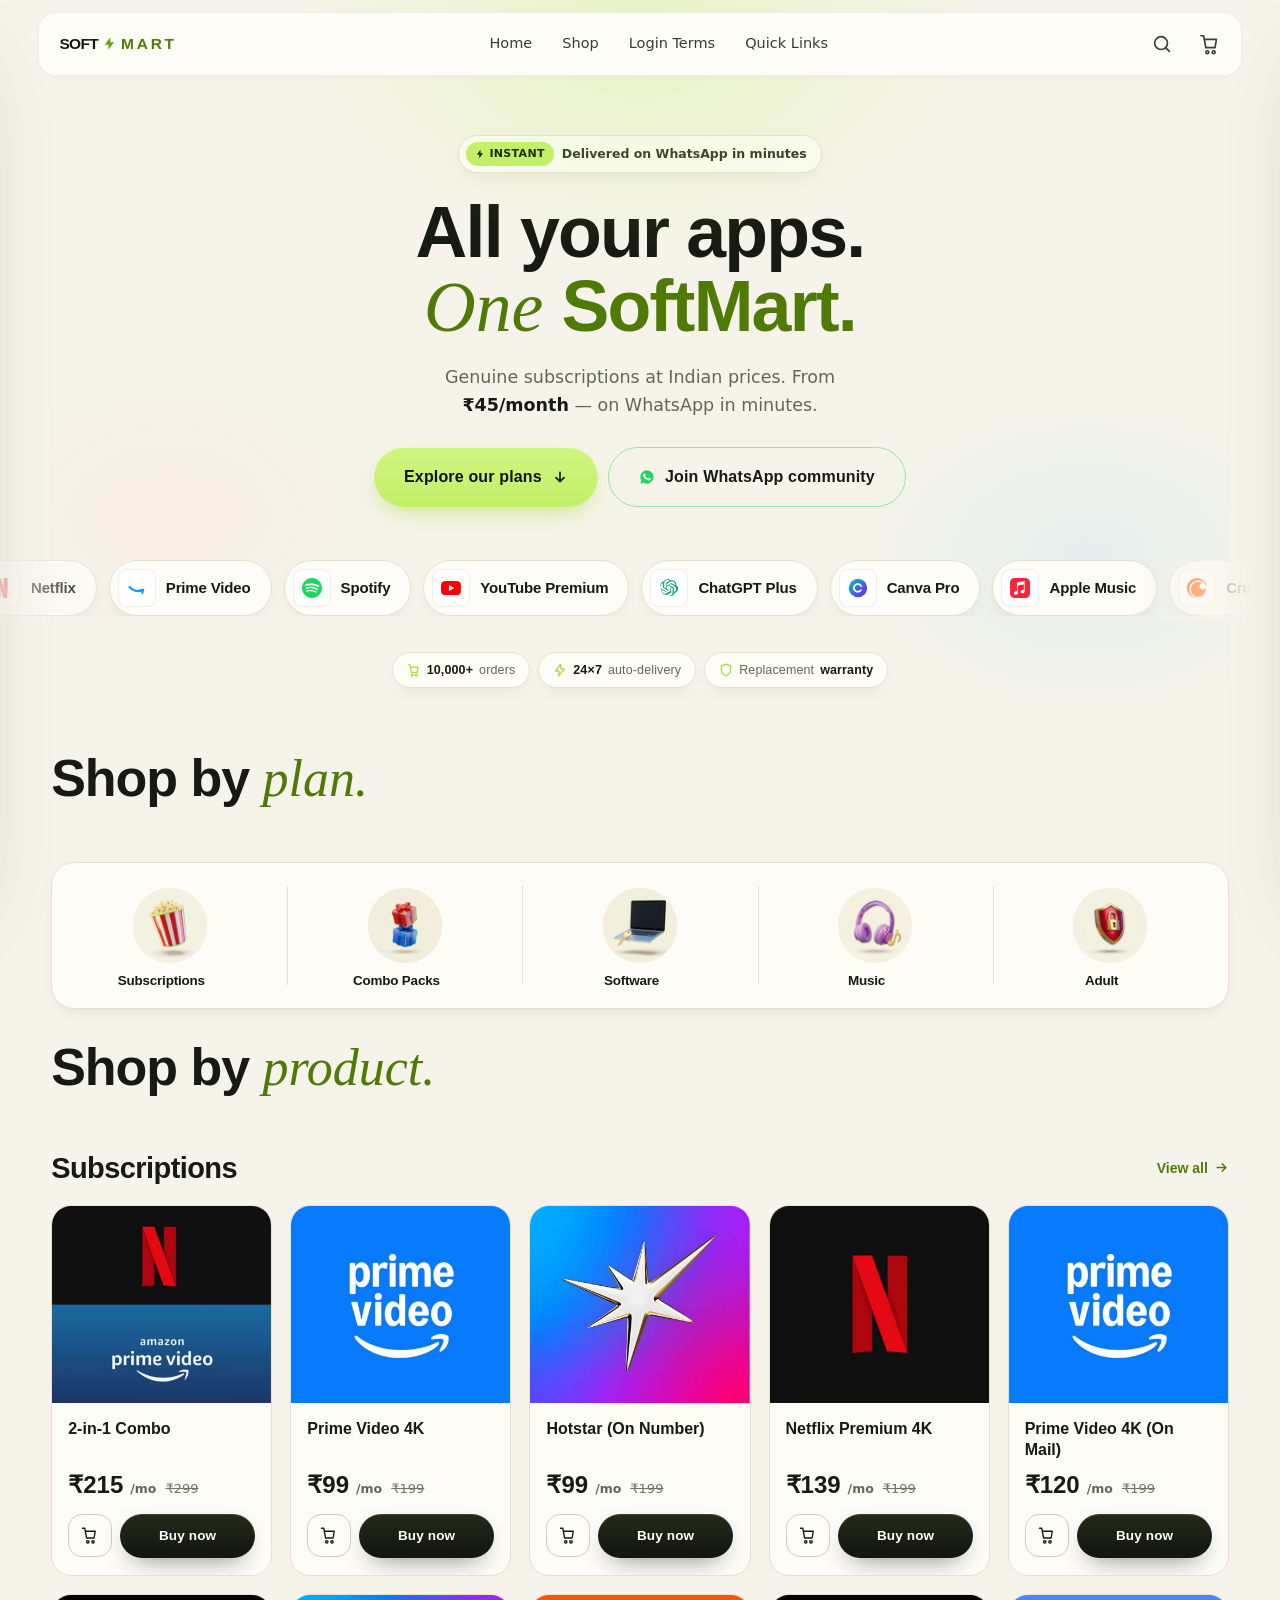
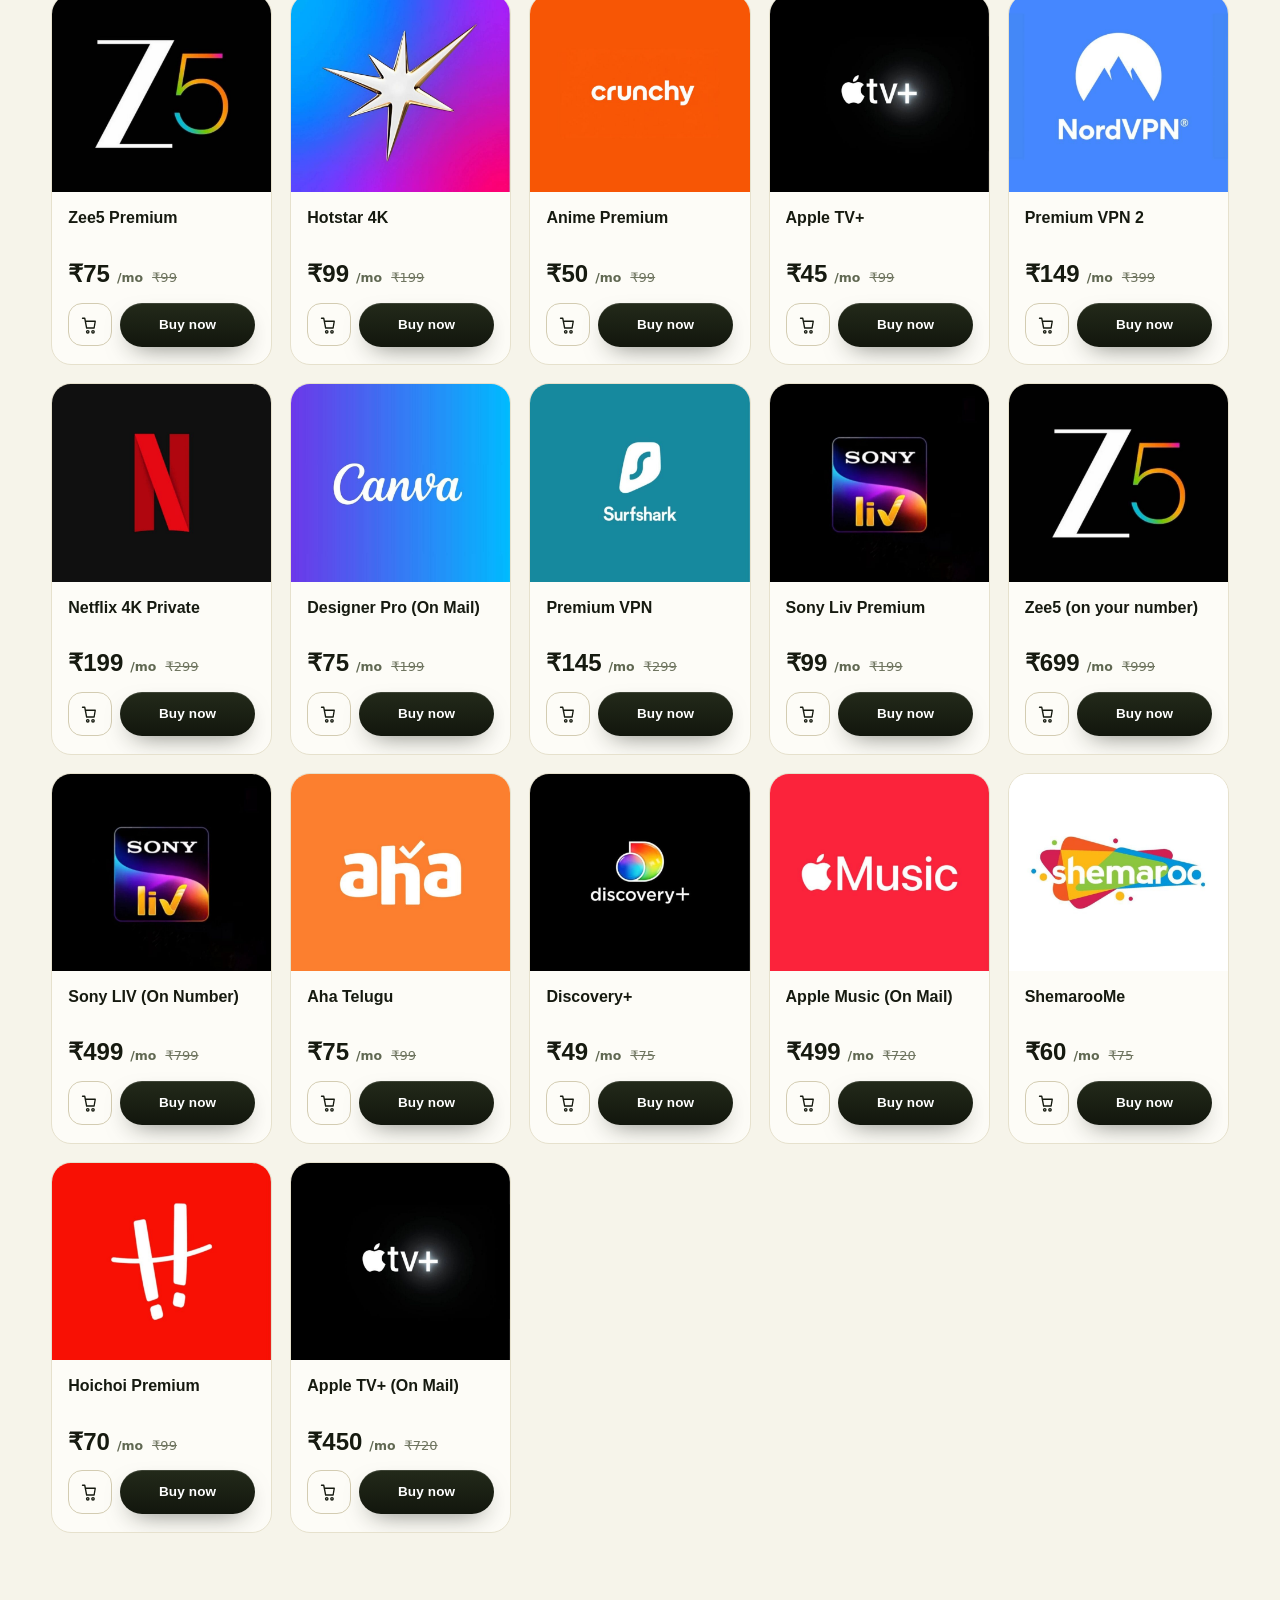
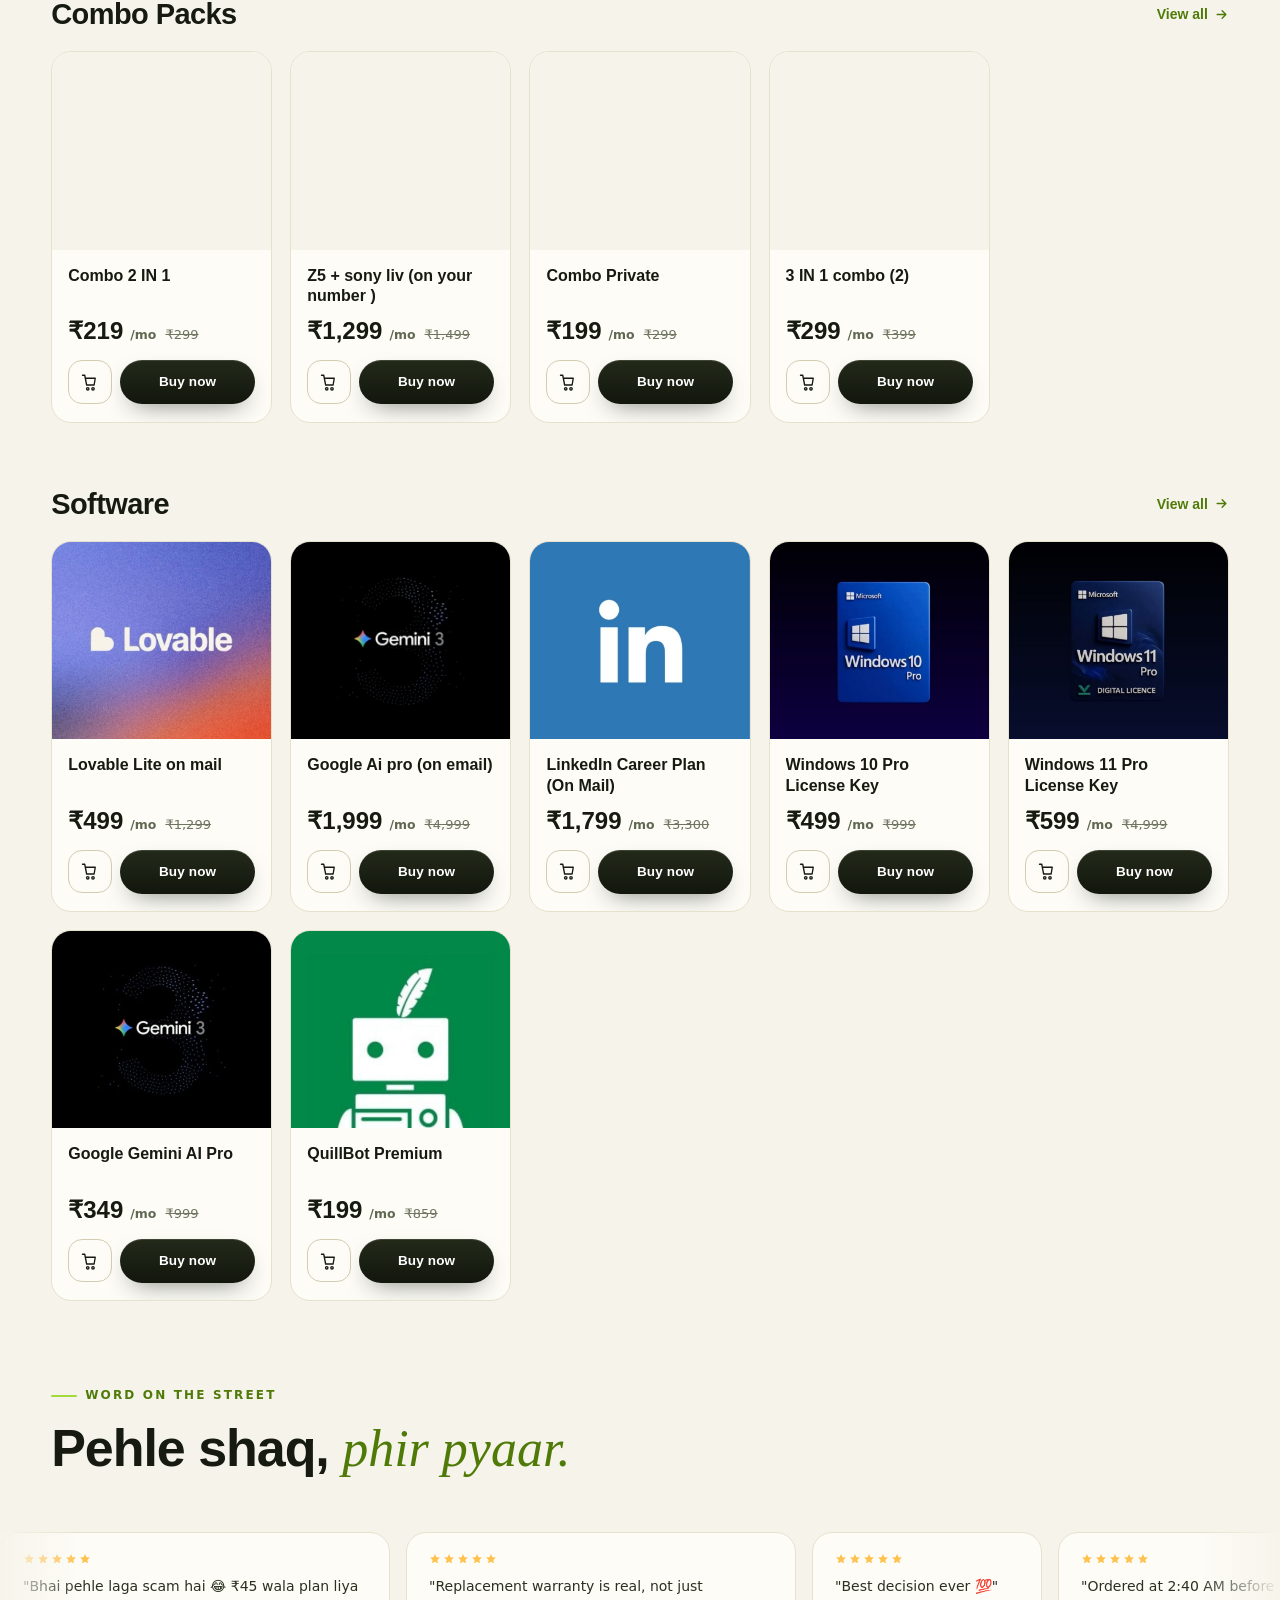
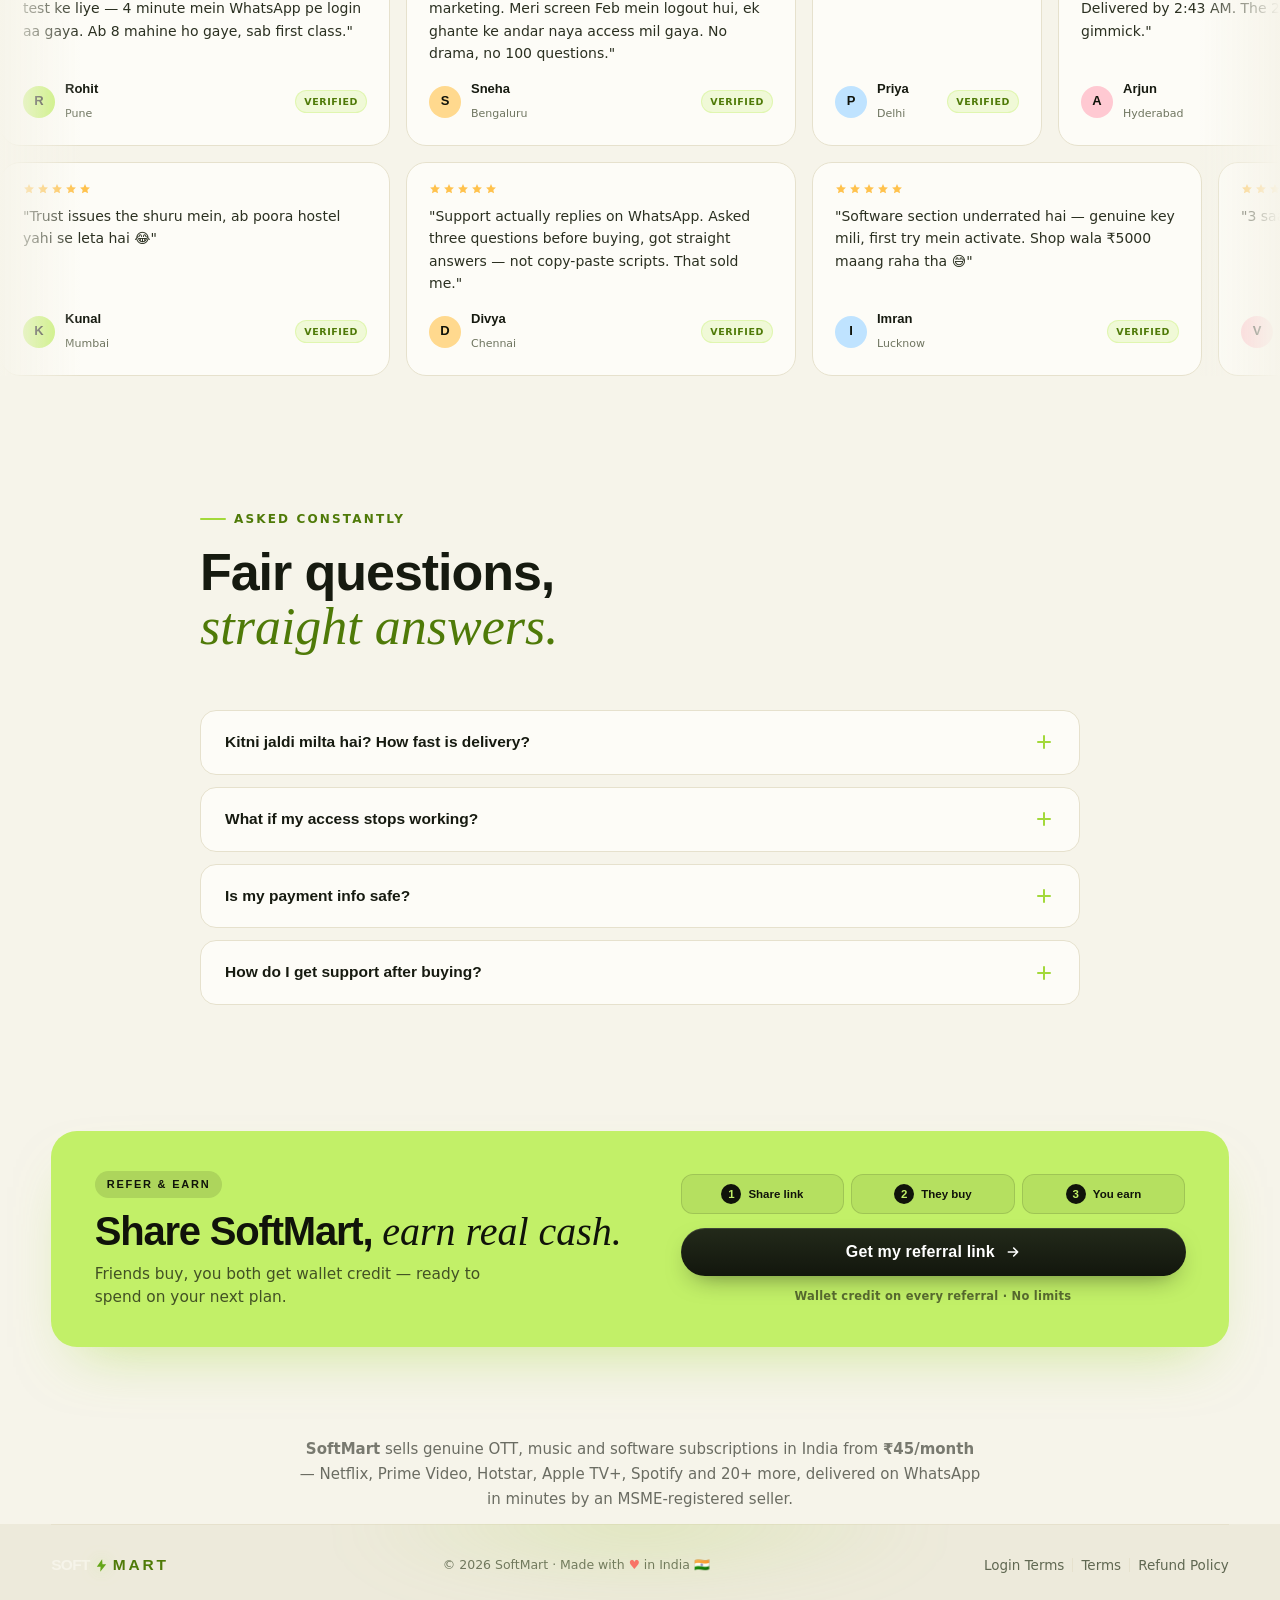
==== index.html @ bc1c7255 "Add files via upload" ====
<!DOCTYPE html><html lang="en-US" prefix="og: https://ogp.me/ns#"><head><script data-no-optimize="1">var litespeed_docref=sessionStorage.getItem("litespeed_docref");litespeed_docref&&(Object.defineProperty(document,"referrer",{get:function(){return litespeed_docref}}),sessionStorage.removeItem("litespeed_docref"));</script> <meta charset="utf-8"><meta name="viewport" content="width=device-width, initial-scale=1.0"><meta name="theme-color" content="#f6f4ea"><style type="text/css">@font-face {font-family:'Space Grotesk';font-style:normal;font-weight:300 700;src:url(fonts/normal.woff2);unicode-range:U+0102-0103,U+0110-0111,U+0128-0129,U+0168-0169,U+01A0-01A1,U+01AF-01B0,U+0300-0301,U+0303-0304,U+0308-0309,U+0323,U+0329,U+1EA0-1EF9,U+20AB;font-display:swap;}@font-face {font-family:'Space Grotesk';font-style:normal;font-weight:300 700;src:url(fonts/normal_4.woff2);unicode-range:U+0100-02BA,U+02BD-02C5,U+02C7-02CC,U+02CE-02D7,U+02DD-02FF,U+0304,U+0308,U+0329,U+1D00-1DBF,U+1E00-1E9F,U+1EF2-1EFF,U+2020,U+20A0-20AB,U+20AD-20C0,U+2113,U+2C60-2C7F,U+A720-A7FF;font-display:swap;}@font-face {font-family:'Space Grotesk';font-style:normal;font-weight:300 700;src:url(fonts/normal_1.woff2);unicode-range:U+0000-00FF,U+0131,U+0152-0153,U+02BB-02BC,U+02C6,U+02DA,U+02DC,U+0304,U+0308,U+0329,U+2000-206F,U+20AC,U+2122,U+2191,U+2193,U+2212,U+2215,U+FEFF,U+FFFD;font-display:swap;}@font-face {font-family:'Instrument Serif';font-style:normal;font-weight:400;src:url(fonts/normal_2.woff2);unicode-range:U+0000-00FF,U+0131,U+0152-0153,U+02BB-02BC,U+02C6,U+02DA,U+02DC,U+0304,U+0308,U+0329,U+2000-206F,U+20AC,U+2122,U+2191,U+2193,U+2212,U+2215,U+FEFF,U+FFFD;font-display:swap;}@font-face {font-family:'Instrument Serif';font-style:normal;font-weight:400;src:url(fonts/normal_3.woff2);unicode-range:U+0100-02BA,U+02BD-02C5,U+02C7-02CC,U+02CE-02D7,U+02DD-02FF,U+0304,U+0308,U+0329,U+1D00-1DBF,U+1E00-1E9F,U+1EF2-1EFF,U+2020,U+20A0-20AB,U+20AD-20C0,U+2113,U+2C60-2C7F,U+A720-A7FF;font-display:swap;}@font-face {font-family:'Instrument Serif';font-style:italic;font-weight:400;src:url(fonts/italic.woff2);unicode-range:U+0100-02BA,U+02BD-02C5,U+02C7-02CC,U+02CE-02D7,U+02DD-02FF,U+0304,U+0308,U+0329,U+1D00-1DBF,U+1E00-1E9F,U+1EF2-1EFF,U+2020,U+20A0-20AB,U+20AD-20C0,U+2113,U+2C60-2C7F,U+A720-A7FF;font-display:swap;}@font-face {font-family:'Instrument Serif';font-style:italic;font-weight:400;src:url(fonts/italic_1.woff2);unicode-range:U+0000-00FF,U+0131,U+0152-0153,U+02BB-02BC,U+02C6,U+02DA,U+02DC,U+0304,U+0308,U+0329,U+2000-206F,U+20AC,U+2122,U+2191,U+2193,U+2212,U+2215,U+FEFF,U+FFFD;font-display:swap;}@font-face {font-family:'Inter';font-style:normal;font-weight:400;src:url(fonts/normal_5.woff2);unicode-range:U+0000-00FF,U+0131,U+0152-0153,U+02BB-02BC,U+02C6,U+02DA,U+02DC,U+0304,U+0308,U+0329,U+2000-206F,U+20AC,U+2122,U+2191,U+2193,U+2212,U+2215,U+FEFF,U+FFFD;font-display:swap;}@font-face {font-family:'Inter';font-style:normal;font-weight:400;src:url(fonts/normal_8.woff2);unicode-range:U+0460-052F,U+1C80-1C8A,U+20B4,U+2DE0-2DFF,U+A640-A69F,U+FE2E-FE2F;font-display:swap;}@font-face {font-family:'Inter';font-style:normal;font-weight:400;src:url(fonts/normal_7.woff2);unicode-range:U+0370-0377,U+037A-037F,U+0384-038A,U+038C,U+038E-03A1,U+03A3-03FF;font-display:swap;}@font-face {font-family:'Inter';font-style:normal;font-weight:400;src:url(fonts/normal_11.woff2);unicode-range:U+0100-02BA,U+02BD-02C5,U+02C7-02CC,U+02CE-02D7,U+02DD-02FF,U+0304,U+0308,U+0329,U+1D00-1DBF,U+1E00-1E9F,U+1EF2-1EFF,U+2020,U+20A0-20AB,U+20AD-20C0,U+2113,U+2C60-2C7F,U+A720-A7FF;font-display:swap;}@font-face {font-family:'Inter';font-style:normal;font-weight:400;src:url(fonts/normal_6.woff2);unicode-range:U+0102-0103,U+0110-0111,U+0128-0129,U+0168-0169,U+01A0-01A1,U+01AF-01B0,U+0300-0301,U+0303-0304,U+0308-0309,U+0323,U+0329,U+1EA0-1EF9,U+20AB;font-display:swap;}@font-face {font-family:'Inter';font-style:normal;font-weight:400;src:url(fonts/normal_9.woff2);unicode-range:U+1F00-1FFF;font-display:swap;}@font-face {font-family:'Inter';font-style:normal;font-weight:400;src:url(fonts/normal_10.woff2);unicode-range:U+0301,U+0400-045F,U+0490-0491,U+04B0-04B1,U+2116;font-display:swap;}@font-face {font-family:'Inter';font-style:normal;font-weight:500;src:url(fonts/normal_7.woff2);unicode-range:U+0370-0377,U+037A-037F,U+0384-038A,U+038C,U+038E-03A1,U+03A3-03FF;font-display:swap;}@font-face {font-family:'Inter';font-style:normal;font-weight:500;src:url(fonts/normal_9.woff2);unicode-range:U+1F00-1FFF;font-display:swap;}@font-face {font-family:'Inter';font-style:normal;font-weight:500;src:url(fonts/normal_8.woff2);unicode-range:U+0460-052F,U+1C80-1C8A,U+20B4,U+2DE0-2DFF,U+A640-A69F,U+FE2E-FE2F;font-display:swap;}@font-face {font-family:'Inter';font-style:normal;font-weight:500;src:url(fonts/normal_5.woff2);unicode-range:U+0000-00FF,U+0131,U+0152-0153,U+02BB-02BC,U+02C6,U+02DA,U+02DC,U+0304,U+0308,U+0329,U+2000-206F,U+20AC,U+2122,U+2191,U+2193,U+2212,U+2215,U+FEFF,U+FFFD;font-display:swap;}@font-face {font-family:'Inter';font-style:normal;font-weight:500;src:url(fonts/normal_10.woff2);unicode-range:U+0301,U+0400-045F,U+0490-0491,U+04B0-04B1,U+2116;font-display:swap;}@font-face {font-family:'Inter';font-style:normal;font-weight:500;src:url(fonts/normal_11.woff2);unicode-range:U+0100-02BA,U+02BD-02C5,U+02C7-02CC,U+02CE-02D7,U+02DD-02FF,U+0304,U+0308,U+0329,U+1D00-1DBF,U+1E00-1E9F,U+1EF2-1EFF,U+2020,U+20A0-20AB,U+20AD-20C0,U+2113,U+2C60-2C7F,U+A720-A7FF;font-display:swap;}@font-face {font-family:'Inter';font-style:normal;font-weight:500;src:url(fonts/normal_6.woff2);unicode-range:U+0102-0103,U+0110-0111,U+0128-0129,U+0168-0169,U+01A0-01A1,U+01AF-01B0,U+0300-0301,U+0303-0304,U+0308-0309,U+0323,U+0329,U+1EA0-1EF9,U+20AB;font-display:swap;}@font-face {font-family:'Inter';font-style:normal;font-weight:600;src:url(fonts/normal_9.woff2);unicode-range:U+1F00-1FFF;font-display:swap;}@font-face {font-family:'Inter';font-style:normal;font-weight:600;src:url(fonts/normal_8.woff2);unicode-range:U+0460-052F,U+1C80-1C8A,U+20B4,U+2DE0-2DFF,U+A640-A69F,U+FE2E-FE2F;font-display:swap;}@font-face {font-family:'Inter';font-style:normal;font-weight:600;src:url(fonts/normal_6.woff2);unicode-range:U+0102-0103,U+0110-0111,U+0128-0129,U+0168-0169,U+01A0-01A1,U+01AF-01B0,U+0300-0301,U+0303-0304,U+0308-0309,U+0323,U+0329,U+1EA0-1EF9,U+20AB;font-display:swap;}@font-face {font-family:'Inter';font-style:normal;font-weight:600;src:url(fonts/normal_10.woff2);unicode-range:U+0301,U+0400-045F,U+0490-0491,U+04B0-04B1,U+2116;font-display:swap;}@font-face {font-family:'Inter';font-style:normal;font-weight:600;src:url(fonts/normal_7.woff2);unicode-range:U+0370-0377,U+037A-037F,U+0384-038A,U+038C,U+038E-03A1,U+03A3-03FF;font-display:swap;}@font-face {font-family:'Inter';font-style:normal;font-weight:600;src:url(fonts/normal_5.woff2);unicode-range:U+0000-00FF,U+0131,U+0152-0153,U+02BB-02BC,U+02C6,U+02DA,U+02DC,U+0304,U+0308,U+0329,U+2000-206F,U+20AC,U+2122,U+2191,U+2193,U+2212,U+2215,U+FEFF,U+FFFD;font-display:swap;}@font-face {font-family:'Inter';font-style:normal;font-weight:600;src:url(fonts/normal_11.woff2);unicode-range:U+0100-02BA,U+02BD-02C5,U+02C7-02CC,U+02CE-02D7,U+02DD-02FF,U+0304,U+0308,U+0329,U+1D00-1DBF,U+1E00-1E9F,U+1EF2-1EFF,U+2020,U+20A0-20AB,U+20AD-20C0,U+2113,U+2C60-2C7F,U+A720-A7FF;font-display:swap;}@font-face {font-family:'Inter';font-style:normal;font-weight:700;src:url(fonts/normal_7.woff2);unicode-range:U+0370-0377,U+037A-037F,U+0384-038A,U+038C,U+038E-03A1,U+03A3-03FF;font-display:swap;}@font-face {font-family:'Inter';font-style:normal;font-weight:700;src:url(fonts/normal_5.woff2);unicode-range:U+0000-00FF,U+0131,U+0152-0153,U+02BB-02BC,U+02C6,U+02DA,U+02DC,U+0304,U+0308,U+0329,U+2000-206F,U+20AC,U+2122,U+2191,U+2193,U+2212,U+2215,U+FEFF,U+FFFD;font-display:swap;}@font-face {font-family:'Inter';font-style:normal;font-weight:700;src:url(fonts/normal_11.woff2);unicode-range:U+0100-02BA,U+02BD-02C5,U+02C7-02CC,U+02CE-02D7,U+02DD-02FF,U+0304,U+0308,U+0329,U+1D00-1DBF,U+1E00-1E9F,U+1EF2-1EFF,U+2020,U+20A0-20AB,U+20AD-20C0,U+2113,U+2C60-2C7F,U+A720-A7FF;font-display:swap;}@font-face {font-family:'Inter';font-style:normal;font-weight:700;src:url(fonts/normal_10.woff2);unicode-range:U+0301,U+0400-045F,U+0490-0491,U+04B0-04B1,U+2116;font-display:swap;}@font-face {font-family:'Inter';font-style:normal;font-weight:700;src:url(fonts/normal_8.woff2);unicode-range:U+0460-052F,U+1C80-1C8A,U+20B4,U+2DE0-2DFF,U+A640-A69F,U+FE2E-FE2F;font-display:swap;}@font-face {font-family:'Inter';font-style:normal;font-weight:700;src:url(fonts/normal_9.woff2);unicode-range:U+1F00-1FFF;font-display:swap;}@font-face {font-family:'Inter';font-style:normal;font-weight:700;src:url(fonts/normal_6.woff2);unicode-range:U+0102-0103,U+0110-0111,U+0128-0129,U+0168-0169,U+01A0-01A1,U+01AF-01B0,U+0300-0301,U+0303-0304,U+0308-0309,U+0323,U+0329,U+1EA0-1EF9,U+20AB;font-display:swap;}</style><style>body{background:#f6f4ea;color:#161a10;margin:0}svg{max-width:100%}.logo-bolt{width:15px;height:15px}.nav-icon svg,.hamburger svg,.drawer-close svg{width:22px;height:22px}
/* Universal touch focus-ring kill — see the note in weewoo-storefront.php. Inline
   so a cached stylesheet on the visitor's phone can never bring the black box back. */
*:focus,*:focus-visible,*:active,*:focus-within{outline:0 !important;outline-color:transparent !important}
a,button,summary,label,[role=button],[tabindex],input,select,textarea,.btn,.chp,.cat,.pc{-webkit-tap-highlight-color:transparent !important}</style><style id="ww-instant-badge-css">/*
 * CRITICAL — This rule must be the very first thing painted.
 * .ww-badge-pending is added to every badge element in PHP output.
 * JS removes it only after the AJAX stock check resolves.
 * This prevents the flash on LiteSpeed/object-cached pages where
 * inline style="display:none" may arrive a paint cycle too late.
 */
.ww-badge-pending {
    visibility:hidden !important;
    opacity:0 !important;
    pointer-events:none !important;
}
.woocommerce ul.products li.product,
.woocommerce ul.products li.product > a,
.woocommerce ul.products li.product a.woocommerce-loop-product__link,
.woocommerce ul.products li.product .woocommerce-loop-product__thumbnail,
.woocommerce ul.products li.product .product-thumbnail,
.woocommerce div.product div.images,
.woocommerce div.product div.images .woocommerce-product-gallery__wrapper { position:relative !important; }

.ww-instant-badge {
    position:absolute !important;
    top:10px !important; right:10px !important; left:auto !important;
    background:#121212 !important;
    color:#c2f068 !important;
    border-radius:6px !important;
    font-size:9px !important;
    padding:3px 6px !important;
    font-weight:800 !important;
    text-transform:uppercase !important;
    letter-spacing:0.5px !important;
    line-height:1.2 !important;
    z-index:9999 !important;
    box-shadow:0 4px 8px rgba(0,0,0,0.35) !important;
    pointer-events:none !important;
    
}
.ww-badge-single {
    font-size:11px !important;
    padding:5px 10px !important;
    transition:opacity 0.3s ease !important;
}
/* compact single-line delivery bar: ⚡ Delivered instantly on your WhatsApp */
.ww-delivery-box {
    background:#121212 !important;
    color:#c2f068 !important;
    border:1px solid #c2f06833 !important;
    padding:11px 16px !important;
    border-radius:12px !important;
    margin:12px 0 22px !important;
    font-size:13.5px !important;
    font-weight:800 !important;
    line-height:1.2 !important;
    box-shadow:0 4px 18px rgba(0,0,0,0.18) !important;
    clear:both !important;
    letter-spacing:0.1px !important;
}
/* display is set by JS after stock check — not in CSS — so .ww-badge-pending can hide it */
.ww-delivery-box .ww-delivery-inner {
    display:flex !important; align-items:center !important; gap:10px !important;
}
.ww-delivery-icon { font-size:16px; flex-shrink:0; line-height:1; }
.ww-delivery-text { flex:1 1 auto; }</style><meta name="google-site-verification" content="hYAUHUaJOC4uqVF-UvkWeXCtkLJ--RV2L9rYkmk-JE8"><title>Buy Cheap OTT Subscriptions India | MSME Registered</title><meta name="description" content="Buy cheap OTT subscriptions in India — Netflix, Prime Video, Hotstar, Apple TV+ and 20+ apps from ₹45. Instant WhatsApp delivery, MSME-registered seller."><meta name="robots" content="follow, index, max-snippet:-1, max-video-preview:-1, max-image-preview:large"><link rel="canonical" href=""><meta property="og:locale" content="en_US"><meta property="og:type" content="website"><meta property="og:title" content="Buy Cheap OTT Subscriptions India | MSME Registered"><meta property="og:description" content="Buy cheap OTT subscriptions in India — Netflix, Prime Video, Hotstar, Apple TV+ and 20+ apps from ₹45. Instant WhatsApp delivery, MSME-registered seller."><meta property="og:url" content=""><meta property="og:site_name" content="WeeWoo"><meta property="og:updated_time" content="2026-07-13T20:53:26+05:30"><meta property="og:image" content="images/weewoo-og-1200x630.png"><meta property="og:image:secure_url" content="images/weewoo-og-1200x630.png"><meta property="og:image:width" content="1200"><meta property="og:image:height" content="630"><meta property="og:image:alt" content="WeeWoo — cheap OTT, music and software subscriptions in India from ₹45"><meta property="og:image:type" content="image/png"><meta property="article:published_time" content="2023-04-20T11:41:51+05:30"><meta property="article:modified_time" content="2026-07-13T20:53:26+05:30"><meta name="twitter:card" content="summary_large_image"><meta name="twitter:title" content="Buy Cheap OTT Subscriptions India | MSME Registered"><meta name="twitter:description" content="Buy cheap OTT subscriptions in India — Netflix, Prime Video, Hotstar, Apple TV+ and 20+ apps from ₹45. Instant WhatsApp delivery, MSME-registered seller."><meta name="twitter:image" content="images/weewoo-og-1200x630.png"> <script type="application/ld+json" class="rank-math-schema-pro">{"@context":"https://schema.org","@graph":[{"@type":["Organization","OnlineStore"],"@id":"#organization","name":"WeeWoo","url":"","email":"support@weewoo.in","logo":{"@type":"ImageObject","@id":"#logo","url":"wp-content/uploads/2025/07/cropped-4.png","contentUrl":"wp-content/uploads/2025/07/cropped-4.png","caption":"WeeWoo","inLanguage":"en-US","width":"512","height":"512"},"description":"WeeWoo sells affordable shared OTT, music and software subscriptions in India \u2014 Netflix, Prime Video, JioHotstar, Spotify and 20+ more \u2014 delivered instantly on WhatsApp by an MSME registered seller.","legalName":"WeeWoo","image":{"@id":"#logo"},"telephone":"+1 3603601075","alternateName":["WeeWoo OTT","WeeWoo India","weewoo.in"],"sameAs":["https://www.instagram.com/buyweewoo/","https://www.trustpilot.com/review/weewoo.in","https://www.youtube.com/@xtarnetdev"],"slogan":"Premium subscriptions, affordable prices.","foundingDate":"2022-07","contactPoint":[{"@type":"ContactPoint","contactType":"customer support","telephone":"+1 3603601075","email":"support@weewoo.in","areaServed":"IN","availableLanguage":["English","Hindi"]}],"areaServed":{"@type":"Country","name":"India"},"currenciesAccepted":"INR","paymentAccepted":"UPI, Credit Card, Debit Card, Net Banking, Wallet","knowsAbout":["OTT subscriptions","Shared streaming subscriptions","Netflix subscription","Amazon Prime Video subscription","JioHotstar subscription","Spotify Premium","Software subscriptions"]},{"@type":"WebSite","@id":"#website","url":"","name":"WeeWoo","publisher":{"@id":"#organization"},"inLanguage":"en-US","potentialAction":{"@type":"SearchAction","target":"?s={search_term_string}","query-input":"required name=search_term_string"},"alternateName":["WeeWoo OTT","weewoo.in"]},{"@type":"ImageObject","@id":"wp-content/uploads/2026/06/weewoo-icon-dark-512.png","url":"wp-content/uploads/2026/06/weewoo-icon-dark-512.png","width":"512","height":"512","inLanguage":"en-US"},{"@type":"WebPage","@id":"#webpage","url":"","name":"Buy Cheap OTT Subscriptions India | MSME Registered","datePublished":"2023-04-20T11:41:51+05:30","dateModified":"2026-07-13T20:53:26+05:30","about":{"@id":"#organization"},"isPartOf":{"@id":"#website"},"primaryImageOfPage":{"@id":"wp-content/uploads/2026/06/weewoo-icon-dark-512.png"},"inLanguage":"en-US"}]}</script> <meta name="facebook-domain-verification" content="b1dqbkskw3jw8bzm9lgae2sk5renk2"><link rel="dns-prefetch" href="//fonts.googleapis.com"><link rel="alternate" type="application/rss+xml" title="WeeWoo » Feed" href="feed/"><link rel="alternate" type="application/rss+xml" title="WeeWoo » Comments Feed" href="comments/feed/"><style id="ww-cream-header">/* ═══ HOMEPAGE HEADER (vault plugin nav) ═══ */
.nav .nav-inner {
  background: rgba(253,252,247,.98) !important;
  border-color: rgba(22,26,16,.06) !important;
  box-shadow: 0 1px 3px rgba(22,26,16,.03) !important;
}
.nav.scrolled .nav-inner {
  background: rgba(253,252,247,.95) !important;
  border-color: rgba(22,26,16,.06) !important;
  box-shadow: 0 1px 3px rgba(22,26,16,.04), 0 4px 16px rgba(22,26,16,.04) !important;
}
.nav-links a,
.nav.scrolled .nav-links a { color: #3a3d35 !important; }
.logo, .nav.scrolled .logo { color: #161a10 !important; }
.logo-bolt, .nav.scrolled .logo-bolt { fill: #64A618 !important; }
.nav-icon svg, .hamburger svg,
.nav.scrolled .nav-icon svg, .nav.scrolled .hamburger svg { stroke: #3a3d35 !important; }
.nav-count, .nav.scrolled .nav-count { background: #64A618 !important; color: #fff !important; }
.popup-search-content { background: #fdfcf7 !important; }
.mobile-menu { background: #fdfcf7 !important; }
.mobile-menu .mobile-nav-item a { color: #3a3d35 !important; }

/* ═══ INTERIOR PAGE HEADER (Minimog page-header) ═══ */
.page-header-inner,
.page-header-inner.held,
.page-header.header-dark .page-header-inner,
.page-header.header-dark .page-header-inner.held {
  background: rgba(253,252,247,.98) !important;
  border-color: rgba(22,26,16,.06) !important;
  box-shadow: 0 1px 3px rgba(22,26,16,.03) !important;
}
.page-header .header-icon .icon svg path,
.page-header.header-dark .header-icon .icon svg path {
  fill: #3a3d35 !important;
}
.page-header .header-icon svg,
.page-header.header-dark .header-icon svg {
  color: #3a3d35 !important;
  stroke: #3a3d35 !important;
}
.page-header .header-icon .icon-badge,
.page-header.header-dark .header-icon .icon-badge {
  background: #64A618 !important;
  color: #fff !important;
}

/* ═══ ELEMENTOR FOOTER — force cream bg ═══ */
.elementor-location-footer .e-con,
.elementor-location-footer .elementor-element,
.page-footer-wrapper,
.page-footer {
  background: #fdfcf7 !important;
}

/* ═══ REFUND PAGE — zero top margin, full-width ═══ */
.page-id-12949 .page-content {
  margin-top: 20px !important;
  margin-bottom: 0 !important;
}</style><style id="ww-mobile-ux">input[type="search"],.ww-shop-search input,.search-field,.orderby,select.orderby,.popup-search-content input{font-size:16px!important}.cat-row-all{padding-top:6px!important;padding-bottom:6px!important}</style><style id="wp-img-auto-sizes-contain-inline-css">img:is([sizes=auto i],[sizes^="auto," i]){contain-intrinsic-size:3000px 1500px}
/*# sourceURL=wp-img-auto-sizes-contain-inline-css */</style><style>1{content-visibility:auto;contain-intrinsic-size:1px 1000px;}</style><style id="woocommerce-inline-inline-css">.woocommerce form .form-row .required { visibility: visible; }
/*# sourceURL=woocommerce-inline-inline-css */</style><style type="text/css">@font-face {font-family:'Inter';font-style:normal;font-weight:400;src:url(fonts/normal_5.woff2);unicode-range:U+0000-00FF,U+0131,U+0152-0153,U+02BB-02BC,U+02C6,U+02DA,U+02DC,U+0304,U+0308,U+0329,U+2000-206F,U+20AC,U+2122,U+2191,U+2193,U+2212,U+2215,U+FEFF,U+FFFD;font-display:swap;}@font-face {font-family:'Inter';font-style:normal;font-weight:400;src:url(fonts/normal_7.woff2);unicode-range:U+0370-0377,U+037A-037F,U+0384-038A,U+038C,U+038E-03A1,U+03A3-03FF;font-display:swap;}@font-face {font-family:'Inter';font-style:normal;font-weight:400;src:url(fonts/normal_11.woff2);unicode-range:U+0100-02BA,U+02BD-02C5,U+02C7-02CC,U+02CE-02D7,U+02DD-02FF,U+0304,U+0308,U+0329,U+1D00-1DBF,U+1E00-1E9F,U+1EF2-1EFF,U+2020,U+20A0-20AB,U+20AD-20C0,U+2113,U+2C60-2C7F,U+A720-A7FF;font-display:swap;}@font-face {font-family:'Inter';font-style:normal;font-weight:400;src:url(fonts/normal_8.woff2);unicode-range:U+0460-052F,U+1C80-1C8A,U+20B4,U+2DE0-2DFF,U+A640-A69F,U+FE2E-FE2F;font-display:swap;}@font-face {font-family:'Inter';font-style:normal;font-weight:400;src:url(fonts/normal_10.woff2);unicode-range:U+0301,U+0400-045F,U+0490-0491,U+04B0-04B1,U+2116;font-display:swap;}@font-face {font-family:'Inter';font-style:normal;font-weight:400;src:url(fonts/normal_6.woff2);unicode-range:U+0102-0103,U+0110-0111,U+0128-0129,U+0168-0169,U+01A0-01A1,U+01AF-01B0,U+0300-0301,U+0303-0304,U+0308-0309,U+0323,U+0329,U+1EA0-1EF9,U+20AB;font-display:swap;}@font-face {font-family:'Inter';font-style:normal;font-weight:400;src:url(fonts/normal_9.woff2);unicode-range:U+1F00-1FFF;font-display:swap;}@font-face {font-family:'Inter';font-style:normal;font-weight:500;src:url(fonts/normal_9.woff2);unicode-range:U+1F00-1FFF;font-display:swap;}@font-face {font-family:'Inter';font-style:normal;font-weight:500;src:url(fonts/normal_8.woff2);unicode-range:U+0460-052F,U+1C80-1C8A,U+20B4,U+2DE0-2DFF,U+A640-A69F,U+FE2E-FE2F;font-display:swap;}@font-face {font-family:'Inter';font-style:normal;font-weight:500;src:url(fonts/normal_5.woff2);unicode-range:U+0000-00FF,U+0131,U+0152-0153,U+02BB-02BC,U+02C6,U+02DA,U+02DC,U+0304,U+0308,U+0329,U+2000-206F,U+20AC,U+2122,U+2191,U+2193,U+2212,U+2215,U+FEFF,U+FFFD;font-display:swap;}@font-face {font-family:'Inter';font-style:normal;font-weight:500;src:url(fonts/normal_11.woff2);unicode-range:U+0100-02BA,U+02BD-02C5,U+02C7-02CC,U+02CE-02D7,U+02DD-02FF,U+0304,U+0308,U+0329,U+1D00-1DBF,U+1E00-1E9F,U+1EF2-1EFF,U+2020,U+20A0-20AB,U+20AD-20C0,U+2113,U+2C60-2C7F,U+A720-A7FF;font-display:swap;}@font-face {font-family:'Inter';font-style:normal;font-weight:500;src:url(fonts/normal_6.woff2);unicode-range:U+0102-0103,U+0110-0111,U+0128-0129,U+0168-0169,U+01A0-01A1,U+01AF-01B0,U+0300-0301,U+0303-0304,U+0308-0309,U+0323,U+0329,U+1EA0-1EF9,U+20AB;font-display:swap;}@font-face {font-family:'Inter';font-style:normal;font-weight:500;src:url(fonts/normal_10.woff2);unicode-range:U+0301,U+0400-045F,U+0490-0491,U+04B0-04B1,U+2116;font-display:swap;}@font-face {font-family:'Inter';font-style:normal;font-weight:500;src:url(fonts/normal_7.woff2);unicode-range:U+0370-0377,U+037A-037F,U+0384-038A,U+038C,U+038E-03A1,U+03A3-03FF;font-display:swap;}@font-face {font-family:'Inter';font-style:normal;font-weight:600;src:url(fonts/normal_7.woff2);unicode-range:U+0370-0377,U+037A-037F,U+0384-038A,U+038C,U+038E-03A1,U+03A3-03FF;font-display:swap;}@font-face {font-family:'Inter';font-style:normal;font-weight:600;src:url(fonts/normal_5.woff2);unicode-range:U+0000-00FF,U+0131,U+0152-0153,U+02BB-02BC,U+02C6,U+02DA,U+02DC,U+0304,U+0308,U+0329,U+2000-206F,U+20AC,U+2122,U+2191,U+2193,U+2212,U+2215,U+FEFF,U+FFFD;font-display:swap;}@font-face {font-family:'Inter';font-style:normal;font-weight:600;src:url(fonts/normal_8.woff2);unicode-range:U+0460-052F,U+1C80-1C8A,U+20B4,U+2DE0-2DFF,U+A640-A69F,U+FE2E-FE2F;font-display:swap;}@font-face {font-family:'Inter';font-style:normal;font-weight:600;src:url(fonts/normal_9.woff2);unicode-range:U+1F00-1FFF;font-display:swap;}@font-face {font-family:'Inter';font-style:normal;font-weight:600;src:url(fonts/normal_11.woff2);unicode-range:U+0100-02BA,U+02BD-02C5,U+02C7-02CC,U+02CE-02D7,U+02DD-02FF,U+0304,U+0308,U+0329,U+1D00-1DBF,U+1E00-1E9F,U+1EF2-1EFF,U+2020,U+20A0-20AB,U+20AD-20C0,U+2113,U+2C60-2C7F,U+A720-A7FF;font-display:swap;}@font-face {font-family:'Inter';font-style:normal;font-weight:600;src:url(fonts/normal_10.woff2);unicode-range:U+0301,U+0400-045F,U+0490-0491,U+04B0-04B1,U+2116;font-display:swap;}@font-face {font-family:'Inter';font-style:normal;font-weight:600;src:url(fonts/normal_6.woff2);unicode-range:U+0102-0103,U+0110-0111,U+0128-0129,U+0168-0169,U+01A0-01A1,U+01AF-01B0,U+0300-0301,U+0303-0304,U+0308-0309,U+0323,U+0329,U+1EA0-1EF9,U+20AB;font-display:swap;}@font-face {font-family:'Inter';font-style:normal;font-weight:700;src:url(fonts/normal_10.woff2);unicode-range:U+0301,U+0400-045F,U+0490-0491,U+04B0-04B1,U+2116;font-display:swap;}@font-face {font-family:'Inter';font-style:normal;font-weight:700;src:url(fonts/normal_7.woff2);unicode-range:U+0370-0377,U+037A-037F,U+0384-038A,U+038C,U+038E-03A1,U+03A3-03FF;font-display:swap;}@font-face {font-family:'Inter';font-style:normal;font-weight:700;src:url(fonts/normal_8.woff2);unicode-range:U+0460-052F,U+1C80-1C8A,U+20B4,U+2DE0-2DFF,U+A640-A69F,U+FE2E-FE2F;font-display:swap;}@font-face {font-family:'Inter';font-style:normal;font-weight:700;src:url(fonts/normal_9.woff2);unicode-range:U+1F00-1FFF;font-display:swap;}@font-face {font-family:'Inter';font-style:normal;font-weight:700;src:url(fonts/normal_5.woff2);unicode-range:U+0000-00FF,U+0131,U+0152-0153,U+02BB-02BC,U+02C6,U+02DA,U+02DC,U+0304,U+0308,U+0329,U+2000-206F,U+20AC,U+2122,U+2191,U+2193,U+2212,U+2215,U+FEFF,U+FFFD;font-display:swap;}@font-face {font-family:'Inter';font-style:normal;font-weight:700;src:url(fonts/normal_11.woff2);unicode-range:U+0100-02BA,U+02BD-02C5,U+02C7-02CC,U+02CE-02D7,U+02DD-02FF,U+0304,U+0308,U+0329,U+1D00-1DBF,U+1E00-1E9F,U+1EF2-1EFF,U+2020,U+20A0-20AB,U+20AD-20C0,U+2113,U+2C60-2C7F,U+A720-A7FF;font-display:swap;}@font-face {font-family:'Inter';font-style:normal;font-weight:700;src:url(fonts/normal_6.woff2);unicode-range:U+0102-0103,U+0110-0111,U+0128-0129,U+0168-0169,U+01A0-01A1,U+01AF-01B0,U+0300-0301,U+0303-0304,U+0308-0309,U+0323,U+0329,U+1EA0-1EF9,U+20AB;font-display:swap;}@font-face {font-family:'Inter';font-style:normal;font-weight:800;src:url(fonts/normal_5.woff2);unicode-range:U+0000-00FF,U+0131,U+0152-0153,U+02BB-02BC,U+02C6,U+02DA,U+02DC,U+0304,U+0308,U+0329,U+2000-206F,U+20AC,U+2122,U+2191,U+2193,U+2212,U+2215,U+FEFF,U+FFFD;font-display:swap;}@font-face {font-family:'Inter';font-style:normal;font-weight:800;src:url(fonts/normal_7.woff2);unicode-range:U+0370-0377,U+037A-037F,U+0384-038A,U+038C,U+038E-03A1,U+03A3-03FF;font-display:swap;}@font-face {font-family:'Inter';font-style:normal;font-weight:800;src:url(fonts/normal_11.woff2);unicode-range:U+0100-02BA,U+02BD-02C5,U+02C7-02CC,U+02CE-02D7,U+02DD-02FF,U+0304,U+0308,U+0329,U+1D00-1DBF,U+1E00-1E9F,U+1EF2-1EFF,U+2020,U+20A0-20AB,U+20AD-20C0,U+2113,U+2C60-2C7F,U+A720-A7FF;font-display:swap;}@font-face {font-family:'Inter';font-style:normal;font-weight:800;src:url(fonts/normal_8.woff2);unicode-range:U+0460-052F,U+1C80-1C8A,U+20B4,U+2DE0-2DFF,U+A640-A69F,U+FE2E-FE2F;font-display:swap;}@font-face {font-family:'Inter';font-style:normal;font-weight:800;src:url(fonts/normal_10.woff2);unicode-range:U+0301,U+0400-045F,U+0490-0491,U+04B0-04B1,U+2116;font-display:swap;}@font-face {font-family:'Inter';font-style:normal;font-weight:800;src:url(fonts/normal_9.woff2);unicode-range:U+1F00-1FFF;font-display:swap;}@font-face {font-family:'Inter';font-style:normal;font-weight:800;src:url(fonts/normal_6.woff2);unicode-range:U+0102-0103,U+0110-0111,U+0128-0129,U+0168-0169,U+01A0-01A1,U+01AF-01B0,U+0300-0301,U+0303-0304,U+0308-0309,U+0323,U+0329,U+1EA0-1EF9,U+20AB;font-display:swap;}</style> <script id="jquery-core-js" src="js/jquery.min.js"></script> <script id="jquery-migrate-js" src="js/jquery-migrate.min.js"></script> <script data-wp-strategy="defer" id="wc-jquery-blockui-js" src="js/jquery.blockUI.min.js"></script> <script id="wc-add-to-cart-js-extra">var wc_add_to_cart_params = {"ajax_url":"/wp-admin/admin-ajax.php","wc_ajax_url":"/?wc-ajax=%%endpoint%%","i18n_view_cart":"View cart","cart_url":"cart/","is_cart":"","cart_redirect_after_add":"no"};
//# sourceURL=wc-add-to-cart-js-extra</script> <script data-wp-strategy="defer" defer="" id="wc-add-to-cart-js" src="js/add-to-cart.min.js"></script> <script data-wp-strategy="defer" defer="" id="wc-js-cookie-js" src="js/js.cookie.min.js"></script> <script id="woocommerce-js-extra">var woocommerce_params = {"ajax_url":"/wp-admin/admin-ajax.php","wc_ajax_url":"/?wc-ajax=%%endpoint%%","i18n_password_show":"Show password","i18n_password_hide":"Hide password"};
//# sourceURL=woocommerce-js-extra</script> <script data-wp-strategy="defer" defer="" id="woocommerce-js" src="js/woocommerce.min.js"></script> <script id="wp-hooks-js" src="js/hooks.min.js"></script> <script id="pmw-js-extra">var pmw = {"ajax_url":"wp-admin/admin-ajax.php","root":"wp-json/","nonce_wp_rest":"9dd8ecee5f","nonce_ajax":"4c4ccf33ec"};
//# sourceURL=pmw-js-extra</script>  <link rel="https://api.w.org/" href="wp-json/"><link rel="alternate" title="JSON" type="application/json" href="wp-json/wp/v2/pages/1021"><meta name="generator" content="Redux 4.5.13"><link rel="manifest" href="js/weewoo-store-manifest.json"><meta name="theme-color" content="#121212"><meta name="apple-mobile-web-app-capable" content="yes"><meta name="mobile-web-app-capable" content="yes"><meta name="apple-mobile-web-app-status-bar-style" content="black-translucent"><meta name="apple-mobile-web-app-title" content="WeeWoo"><style>.woocommerce-form__label-for-checkbox.checkbox,
        .woocommerce-terms-and-conditions-wrapper,
        #terms {
            display: none !important;
        }</style><style>/* Center everything and hide unwanted elements */
        .wp-block-woocommerce-empty-cart-block {
            display: flex !important;
            flex-direction: column !important;
            align-items: center !important;
            text-align: center !important;
            padding: 50px 20px !important;
        }

        .wp-block-woocommerce-empty-cart-block .wc-block-grid.wp-block-product-new,
        .wp-block-woocommerce-empty-cart-block .wp-block-separator,
        .wp-block-woocommerce-empty-cart-block h2.wp-block-heading:not(.wc-block-cart__empty-cart__title) {
            display: none !important;
        }

        .custom-continue-shopping {
            display: inline-block !important;
            background-color: #000 !important;
            color: #fff !important;
            padding: 15px 35px !important;
            text-decoration: none !important;
            margin-top: 25px !important;
            border-radius: 4px !important;
            font-weight: 600 !important;
            transition: opacity 0.3s ease;
        }</style><style>/* Permanently hide 'Clear' reset link */
        .reset_variations {
            display: none !important;
            visibility: hidden !important;
            pointer-events: none !important;
        }</style><style>/* 1. Premium Minimalist Error Notice Card */
        .woocommerce-error,
        ul.woocommerce-error {
            background-color: #ffffff !important; /* Clean white card */
            border: 1px solid #f3f4f6 !important; /* Very subtle grey border */
            border-left: 4px solid #ef4444 !important; /* Sharp red accent line on the left */
            border-radius: 8px !important; /* Modern, smooth rounded corners */
            color: #374151 !important; /* Sophisticated dark grey text instead of jarring red */
            padding: 16px 20px !important;
            margin: 0 0 25px 0 !important;
            font-size: 15px !important;
            font-family: inherit !important;
            font-weight: 500 !important;
            box-shadow: 0 4px 15px rgba(0, 0, 0, 0.04), 0 1px 3px rgba(0, 0, 0, 0.02) !important; /* High-end, floaty shadow */
            list-style: none !important;
            display: block !important;
            width: 100% !important;
            box-sizing: border-box !important;
        }

        /* 2. Format the text inside cleanly */
        .woocommerce-error li {
            list-style: none !important;
            margin: 0 !important;
            padding: 0 !important;
            display: flex !important;
            align-items: center !important;
        }

        /* 3. Strip out the "noob" default theme icons */
        .woocommerce-error::before,
        .woocommerce-error li::before,
        .woocommerce-error i,
        .woocommerce-error .icon {
            display: none !important; /* Hides the dated circle 'i' icon */
        }
        
        /* Optional: Add a clean, modern dot instead of the icon */
        .woocommerce-error li::before {
            content: "•" !important;
            color: #ef4444 !important;
            font-size: 20px !important;
            line-height: 1 !important;
            margin-right: 10px !important;
            display: inline-block !important;
        }</style><noscript><style>.woocommerce-product-gallery{ opacity: 1 !important; }</style></noscript><meta name="generator" content="Elementor 4.2.0; features: e_font_icon_svg, additional_custom_breakpoints; settings: css_print_method-external, google_font-enabled, font_display-swap"> <script data-cfasync="false">window.pmwDataLayer = window.pmwDataLayer || {};
			window.pmwDataLayer = Object.assign(window.pmwDataLayer, {"cart":{},"cart_item_keys":{},"version":{"number":"1.58.5","pro":true,"eligible_for_updates":true,"distro":"fms","beta":false,"show":true},"pixels":{"google":{"linker":{"settings":null},"user_id":true,"analytics":{"ga4":{"measurement_id":"G-40V21NZCPF","parameters":{},"mp_active":true,"debug_mode":false,"page_load_time_tracking":true},"id_type":"post_id"},"tag_id":"G-40V21NZCPF","tag_id_suppressed":[],"tag_gateway":{"measurement_path":""},"tcf_support":false,"consent_mode":{"is_active":true,"wait_for_update":500,"ads_data_redaction":false,"url_passthrough":true},"enhanced_conversions":{"is_active":true}},"facebook":{"pixel_id":"816130438083668","dynamic_remarketing":{"id_type":"post_id"},"capi":true,"advanced_matching":true,"exclusion_patterns":[],"fbevents_js_url":"https://connect.facebook.net/en_US/fbevents.js"}},"shop":{"list_name":"Front Page","list_id":"front_page","page_type":"front_page","currency":"INR","selectors":{"addToCart":[],"beginCheckout":[]},"order_duplication_prevention":true,"view_item_list_trigger":{"test_mode":false,"background_color":"green","opacity":0.5,"repeat":true,"timeout":1000,"threshold":0.8},"variations_output":true,"session_active":false},"page":{"id":1021,"title":"Home","type":"page","categories":[],"parent":{"id":0,"title":"Home","type":"page","categories":[]}},"general":{"user_logged_in":false,"scroll_tracking_thresholds":[],"page_id":1021,"exclude_domains":[],"server_2_server":{"active":true,"skip_empty_events":true,"always_send_s2s":false,"user_agent_exclude_patterns":[],"ip_exclude_list":[],"pageview_event_s2s":{"is_active":false,"pixels":["facebook"]}},"ssp":{"active":false,"events_url":"","fallback_to_wc":true,"domain_token":"","session_id":"790d644d-ad7b-40e0-87ed-e52591c600a0","quota_exceeded":false},"consent_management":{"explicit_consent":false},"lazy_load_pmw":false,"chunk_base_path":"wp-content/plugins/pixel-manager-pro-for-woocommerce/js/public/pro/","modules":{"load_deprecated_functions":true}}});</script>   <script id="google_gtagjs-inline">window.dataLayer = window.dataLayer || [];function gtag(){dataLayer.push(arguments);}gtag('js', new Date());gtag('config', 'G-40V21NZCPF', {} );</script> <link rel="icon" href="images/weewoo-icon-dark-512-50x50.png" sizes="32x32"><link rel="icon" href="images/weewoo-icon-dark-512-300x300.png" sizes="192x192"><link rel="apple-touch-icon" href="images/weewoo-icon-dark-512-300x300.png"><meta name="msapplication-TileImage" content="wp-content/uploads/2026/06/weewoo-icon-dark-512-300x300.png"><style>.ww-seo-sr{position:absolute;width:1px;height:1px;padding:0;margin:-1px;overflow:hidden;clip:rect(0,0,0,0);white-space:nowrap;border:0}</style><style id="ww-cart-badge-color">.icon-badge.mini-cart-badge,.mini-cart-badge{background:#c2f068!important;background-color:#c2f068!important;color:#0b1622!important;}</style><link rel="stylesheet" id="wp-custom-css-file" href="css/custom-0c1d4968022e.css" media="all"><style>/* Base Button Design - Refined for smaller size */
        .product-action a.button.add_to_cart_button {
            display: inline-flex !important;
            align-items: center !important;
            justify-content: center !important;
            width: auto !important; 
            min-width: 140px !important; 
            height: 40px !important; /* Reduced height to fix "big size" */
            padding: 0 20px !important;
            box-sizing: border-box !important;
            border-radius: 999px !important;
            background-color: #000000 !important;
            color: #ffffff !important;
            font-size: 14px !important;
            font-weight: 700 !important;
            white-space: nowrap !important;
            transition: all 0.3s ease !important;
            text-decoration: none !important;
        }

        /* Fix "too much gap" by reducing margin */
        .product-action.woocommerce_loop_add_to_cart_wrap {
            margin-top: 8px !important; /* Reduced from 16px */
            display: flex !important;
            justify-content: center !important;
        }

        /* Shopping Bag Icon */
        .product-action a.button.add_to_cart_button::before {
            content: "" !important;
            display: inline-block !important;
            width: 18px !important;
            height: 18px !important;
            margin-right: 8px !important;
            background-color: #ffffff !important; 
            -webkit-mask-image: url("data:image/svg+xml,%3Csvg xmlns='http://www.w3.org/2000/svg' fill='none' viewBox='0 0 24 24' stroke-width='1.5' stroke='currentColor'%3E%3Cpath stroke-linecap='round' stroke-linejoin='round' d='M15.75 10.5V6a3.75 3.75 0 10-7.5 0v4.5m11.356-1.993l1.263 12c.07.665-.45 1.243-1.119 1.243H4.25a1.125 1.125 0 01-1.12-1.243l1.264-12A1.125 1.125 0 015.513 7.5h12.974c.576 0 1.059.435 1.119 1.007zM8.625 10.5a.375.375 0 11-.75 0 .375.375 0 01.75 0zm7.5 0a.375.375 0 11-.75 0 .375.375 0 01.75 0z' /%3E%3C/svg%3E") !important;
            mask-image: url("data:image/svg+xml,%3Csvg xmlns='http://www.w3.org/2000/svg' fill='none' viewBox='0 0 24 24' stroke-width='1.5' stroke='currentColor'%3E%3Cpath stroke-linecap='round' stroke-linejoin='round' d='M15.75 10.5V6a3.75 3.75 0 10-7.5 0v4.5m11.356-1.993l1.263 12c.07.665-.45 1.243-1.119 1.243H4.25a1.125 1.125 0 01-1.12-1.243l1.264-12A1.125 1.125 0 015.513 7.5h12.974c.576 0 1.059.435 1.119 1.007zM8.625 10.5a.375.375 0 11-.75 0 .375.375 0 01.75 0zm7.5 0a.375.375 0 11-.75 0 .375.375 0 01.75 0z' /%3E%3C/svg%3E") !important;
            mask-repeat: no-repeat !important;
            mask-size: contain !important;
            -webkit-mask-repeat: no-repeat !important;
        }

        /* Neon Hover Effect */
        .product-action a.button.add_to_cart_button:hover {
            background-color: #c2f068 !important;
            color: #000000 !important;
            box-shadow: 0 0 15px rgba(194, 240, 104, 0.6) !important;
            transform: translateY(-2px) !important;
        }
        
        .product-action a.button.add_to_cart_button:hover::before {
            background-color: #000000 !important;
        }</style> <script>document.addEventListener('DOMContentLoaded', function() {
            document.querySelectorAll('.product-action a.button.add_to_cart_button').forEach(function(btn) {
                btn.textContent = 'Buy Now';
            });
        });</script> <link rel="stylesheet" href="css/weewoo-homepage.css"></head><body class="ww-homepage light" data-ww-badge-init="1"><div class="scroll-progress" id="scrollProgress" aria-hidden="true"></div><header class="nav ww-nav-3" id="nav"><div class="nav-inner">
<button class="nav-icon hamburger" id="openMenu" aria-label="Open menu">
<svg viewBox="0 0 24 24"><path d="M4 7h16M4 12h16M4 17h10"></path></svg>
</button>
<a class="logo" href="" aria-label="SoftMart home">
<span>SOFT</span>
<svg class="logo-bolt" viewBox="0 0 24 24" aria-hidden="true"><path d="M13 2 4.5 14h6L10 22l9.5-12h-6L13 2z"></path></svg>
<span class="woo">MART</span>
</a><nav class="nav-links ww-pc-menu" aria-label="Primary"><ul id="menu-pc-menu" class="ww-pc-ul"><li id="menu-item-2739" class="menu-item menu-item-type-post_type menu-item-object-page menu-item-home current-menu-item page_item page-item-1021 current_page_item menu-item-2739"><a href="" aria-current="page">Home</a></li><li id="menu-item-2740" class="menu-item menu-item-type-custom menu-item-object-custom menu-item-has-children menu-item-2740"><a href="#">Shop</a><ul class="sub-menu"><li id="menu-item-2742" class="menu-item menu-item-type-taxonomy menu-item-object-product_cat menu-item-2742"><a href="plans/subscriptions/">Subscriptions</a></li><li id="menu-item-2745" class="menu-item menu-item-type-taxonomy menu-item-object-product_cat menu-item-2745"><a href="plans/combo/">Combo Pack</a></li><li id="menu-item-2743" class="menu-item menu-item-type-taxonomy menu-item-object-product_cat menu-item-2743"><a href="plans/software/">Software</a></li><li id="menu-item-2744" class="menu-item menu-item-type-taxonomy menu-item-object-product_cat menu-item-2744"><a href="plans/adult/">Adult</a></li><li id="menu-item-2998" class="menu-item menu-item-type-taxonomy menu-item-object-product_cat menu-item-2998"><a href="plans/music/">Music</a></li><li id="menu-item-2997" class="menu-item menu-item-type-taxonomy menu-item-object-product_cat menu-item-2997"><a href="plans/more-plans/">More Plans</a></li></ul></li><li id="menu-item-3516" class="menu-item menu-item-type-post_type menu-item-object-page menu-item-3516"><a href="login-terms/">Login Terms</a></li><li id="menu-item-2741" class="menu-item menu-item-type-custom menu-item-object-custom menu-item-has-children menu-item-2741"><a href="#">Quick Links</a><ul class="sub-menu"><li id="menu-item-2749" class="menu-item menu-item-type-post_type menu-item-object-page menu-item-2749"><a href="terms-and-conditions/">Terms and Conditions</a></li><li id="menu-item-2746" class="menu-item menu-item-type-post_type menu-item-object-page menu-item-2746"><a href="about-us/">About Us</a></li><li id="menu-item-2747" class="menu-item menu-item-type-post_type menu-item-object-page menu-item-2747"><a href="contact-us/">Contact Us</a></li></ul></li></ul></nav><div class="nav-right">
<button class="nav-icon" id="openSearch" aria-label="Search">
<svg viewBox="0 0 24 24"><circle cx="11" cy="11" r="7"></circle><path d="m20 20-3.5-3.5"></path></svg>
</button>
<a class="nav-icon nav-acct" href="my-account/" aria-label="My Account">
<svg viewBox="0 0 24 24"><circle cx="12" cy="8" r="4"></circle><path d="M20 21a8 8 0 0 0-16 0"></path></svg>
<span class="nav-acct-label">My Account</span>
</a>
<a class="nav-icon" href="cart/" aria-label="Cart" id="navCart">
<svg viewBox="0 0 24 24"><path d="M6 7h13l-1.5 9h-10L5 3H2"></path><circle cx="9" cy="21" r="1.6"></circle><circle cx="16" cy="21" r="1.6"></circle></svg>
<span class="cart-count" id="cartCount"></span>
</a></div></div></header> <script>(function () {
  var D = document;
  function q(s) { return D.querySelector(s); }

  function closeAll() {
    var d = D.querySelectorAll('.drawer');
    for (var i = 0; i < d.length; i++) { d[i].classList.remove('open'); }
    var o = q('#drawerOverlay'); if (o) { o.classList.remove('open'); }
    D.body.style.overflow = '';
  }
  function openDrawer(sel) {
    var d = q(sel); if (!d) { return; }
    d.classList.add('open');
    var o = q('#drawerOverlay'); if (o) { o.classList.add('open'); }
    D.body.style.overflow = 'hidden';
  }

  D.addEventListener('click', function (e) {
    var t = e.target;
    if (!t || !t.closest) { return; }          /* text / non-Element targets */
    if (t.closest('#openMenu')) { e.preventDefault(); openDrawer('#menuDrawer'); return; }
    if (t.closest('.drawer-close') || t.closest('#drawerOverlay')) { closeAll(); }
  });
  D.addEventListener('keydown', function (e) {
    if (e.key !== 'Escape') { return; }
    var s = q('#searchOverlay');
    if (!s || !s.classList.contains('open')) { closeAll(); }
  });

  window.wwCloseDrawers = closeAll;
  window.__wwDrawerBoot = 1;
})();</script> <div class="drawer-overlay" id="drawerOverlay"></div><aside class="drawer drawer-menu" id="menuDrawer" aria-label="Menu"><div class="drawer-head">
<a class="logo" href="">
<span>SOFT</span>
<svg class="logo-bolt" viewBox="0 0 24 24" aria-hidden="true"><path d="M13 2 4.5 14h6L10 22l9.5-12h-6L13 2z"></path></svg>
<span class="woo">MART</span>
</a>
<button class="drawer-close" aria-label="Close menu"><svg viewBox="0 0 24 24"><path d="M6 6l12 12M18 6L6 18"></path></svg></button></div><div class="drawer-body"><div class="menu-list ww-mobile-menu"><ul id="menu-mobile" class="ww-mobile-ul"><li id="menu-item-12750" class="menu-item menu-item-type-post_type menu-item-object-page menu-item-home current-menu-item page_item page-item-1021 current_page_item menu-item-12750"><a href="" aria-current="page">Home</a></li><li id="menu-item-12751" class="menu-item menu-item-type-post_type menu-item-object-page menu-item-12751"><a href="shop/">Shop</a></li><li id="menu-item-12752" class="menu-item menu-item-type-custom menu-item-object-custom menu-item-has-children menu-item-12752"><a href="#">Categories</a><ul class="sub-menu"><li id="menu-item-12768" class="menu-item menu-item-type-taxonomy menu-item-object-product_cat menu-item-12768"><a href="plans/subscriptions/">Subscriptions</a></li><li id="menu-item-12767" class="menu-item menu-item-type-taxonomy menu-item-object-product_cat menu-item-12767"><a href="plans/software/">Software</a></li><li id="menu-item-12764" class="menu-item menu-item-type-taxonomy menu-item-object-product_cat menu-item-12764"><a href="plans/combo/">Combo Pack</a></li><li id="menu-item-12763" class="menu-item menu-item-type-taxonomy menu-item-object-product_cat menu-item-12763"><a href="plans/adult/">Adult</a></li><li id="menu-item-12766" class="menu-item menu-item-type-taxonomy menu-item-object-product_cat menu-item-12766"><a href="plans/music/">Music</a></li><li id="menu-item-12765" class="menu-item menu-item-type-taxonomy menu-item-object-product_cat menu-item-12765"><a href="plans/more-plans/">More Plans</a></li></ul></li><li id="menu-item-12753" class="menu-item menu-item-type-custom menu-item-object-custom menu-item-has-children menu-item-12753"><a href="#">Quick links</a><ul class="sub-menu"><li id="menu-item-12758" class="menu-item menu-item-type-post_type menu-item-object-page menu-item-12758"><a href="login-terms/">Login Terms</a></li><li id="menu-item-12759" class="menu-item menu-item-type-post_type menu-item-object-page menu-item-12759"><a href="about-us/">About Us</a></li><li id="menu-item-12760" class="menu-item menu-item-type-post_type menu-item-object-page menu-item-12760"><a href="contact-us/">Contact Us</a></li><li id="menu-item-12762" class="menu-item menu-item-type-post_type menu-item-object-page menu-item-12762"><a href="terms-and-conditions/">Terms and Conditions</a></li></ul></li></ul></div><div class="menu-bottom">
<a class="btn btn-lime btn-lg btn-block" href="my-account/">My Account</a></div></div></aside><aside class="drawer drawer-cart" id="cartDrawer" aria-label="Your cart"><div class="drawer-head">
<b>Your cart <span id="cartHeadCount"></span></b>
<button class="drawer-close" aria-label="Close cart"><svg viewBox="0 0 24 24"><path d="M6 6l12 12M18 6L6 18"></path></svg></button></div><div class="drawer-body" id="cartBody"><div class="cart-loading">Loading…</div></div><div class="drawer-foot" id="cartFoot" hidden=""><div class="cart-total-row"><span>Subtotal</span><b id="cartSubtotal">—</b></div>
<a class="btn btn-lime btn-lg btn-block" id="cartCheckoutBtn" href="checkout/">
<svg viewBox="0 0 24 24" width="18" height="18" fill="#10130a" aria-hidden="true"><path d="M13 2 4.5 14h6L10 22l9.5-12h-6L13 2z"></path></svg>
Checkout
</a></div></aside><div class="search-overlay" id="searchOverlay"><div class="search-overlay-bg"></div><div class="search-modal"><form class="search-bar" action="" method="get" role="search">
<svg class="search-bar-icon" viewBox="0 0 24 24"><circle cx="11" cy="11" r="7"></circle><path d="m20 20-3.5-3.5"></path></svg>
<input type="search" name="s" id="searchInput" placeholder="Search Netflix, Spotify, combos..." autocomplete="off">
<input type="hidden" name="post_type" value="product">
<button type="button" class="search-bar-clear" id="searchClear" aria-label="Clear"><svg viewBox="0 0 24 24"><path d="M18 6 6 18M6 6l12 12"></path></svg></button></form><div class="search-results" id="searchResults"></div>
<button class="search-close-btn" id="searchCloseBtn">Cancel</button></div></div><main id="top" class="page-fade"><section class="hero band-light" id="hero"><div class="hero-inner"><div class="hero-glow" aria-hidden="true"></div><span class="hero-eyebrow">
<b><svg viewBox="0 0 24 24" aria-hidden="true"><path d="M13 2 4.5 14h6L10 22l9.5-12h-6L13 2z"></path></svg> INSTANT</b>
Delivered on WhatsApp in minutes
</span><h1 class="hero-title">
<span class="line">All your apps.</span>
<span class="line"><em>One</em> <span class="accent">WeeWoo.</span></span></h1><p class="hero-sub">Genuine subscriptions at Indian prices. From <b>₹45/month</b> — on WhatsApp in minutes.</p><div class="hero-ctas">
<a class="btn btn-lime btn-lg magnetic" href="#plans">Explore our plans
<svg viewBox="0 0 24 24" width="16" height="16" fill="none" stroke="currentColor" stroke-width="2.4" stroke-linecap="round" stroke-linejoin="round"><path d="M12 5v14M6 13l6 6 6-6"></path></svg>
</a>
<a class="btn btn-ghost btn-lg magnetic" href="joinus" target="_blank" rel="noopener">
<svg viewBox="0 0 24 24" width="16" height="16" fill="#25D366" aria-hidden="true"><path d="M12 2a10 10 0 0 0-8.6 15.1L2 22l5-1.3A10 10 0 1 0 12 2zm5.4 14.1c-.2.6-1.3 1.2-1.8 1.2-.5.1-1 .2-3.4-.7-2.9-1.2-4.7-4.1-4.9-4.3-.1-.2-1.1-1.5-1.1-2.9s.7-2 1-2.3c.2-.3.5-.3.7-.3h.5c.2 0 .4 0 .6.5s.8 1.9.8 2c.1.1.1.3 0 .5l-.3.5c-.2.2-.3.4-.1.7.1.3.7 1.2 1.6 1.9 1.1 1 2 1.3 2.3 1.4.3.1.5.1.6-.1.2-.2.7-.8.9-1.1.2-.3.4-.2.6-.1l1.9.9c.2.1.4.2.4.3.1.1.1.6-.3 1.2z"></path></svg>
Join WhatsApp community
</a></div><div class="hero-rails" aria-label="Platforms we cover"><div class="rail"><div class="rail-track"><span class="rail-pill"><span class="rail-tile"><svg fill="#E50914" viewBox="0 0 24 24"><path d="m5.398 0 8.348 23.602c2.346.059 4.856.398 4.856.398L10.113 0H5.398zm8.489 0v9.172l4.715 13.33V0h-4.715zM5.398 1.5V24c1.873-.225 2.81-.312 4.715-.398V14.83L5.398 1.5z"></path></svg></span><span class="rail-name">Netflix</span></span><span class="rail-pill"><span class="rail-tile"><svg viewBox="0 0 24 24"><path d="M3 10.6c3.4 4.8 9.8 6.5 15.5 3.6" fill="none" stroke="#1399ff" stroke-width="2.6" stroke-linecap="round"></path><path d="M15.2 15.6c1.8-.8 3-1.1 4.1-1.5-.2 1.3-.5 2.4-.9 3.9" fill="none" stroke="#1399ff" stroke-width="2.6" stroke-linecap="round" stroke-linejoin="round"></path></svg></span><span class="rail-name">Prime Video</span></span><span class="rail-pill"><span class="rail-tile"><svg fill="#1ED760" viewBox="0 0 24 24"><path d="M12 0C5.4 0 0 5.4 0 12s5.4 12 12 12 12-5.4 12-12S18.66 0 12 0zm5.521 17.34c-.24.359-.66.48-1.021.24-2.82-1.74-6.36-2.101-10.561-1.141-.418.122-.779-.179-.899-.539-.12-.421.18-.78.54-.9 4.56-1.021 8.52-.6 11.64 1.32.42.18.479.659.301 1.02zm1.44-3.3c-.301.42-.841.6-1.262.3-3.239-1.98-8.159-2.58-11.939-1.38-.479.12-1.02-.12-1.14-.6-.12-.48.12-1.021.6-1.141C9.6 9.9 15 10.561 18.72 12.84c.361.181.54.78.241 1.2zm.12-3.36C15.24 8.4 8.82 8.16 5.16 9.301c-.6.179-1.2-.181-1.38-.721-.18-.601.18-1.2.72-1.381 4.26-1.26 11.28-1.02 15.721 1.621.539.3.719 1.02.419 1.56-.299.421-1.02.599-1.559.3z"></path></svg></span><span class="rail-name">Spotify</span></span><span class="rail-pill"><span class="rail-tile"><svg fill="#FF0000" viewBox="0 0 24 24"><path d="M23.498 6.186a3.016 3.016 0 0 0-2.122-2.136C19.505 3.545 12 3.545 12 3.545s-7.505 0-9.377.505A3.017 3.017 0 0 0 .502 6.186C0 8.07 0 12 0 12s0 3.93.502 5.814a3.016 3.016 0 0 0 2.122 2.136c1.871.505 9.376.505 9.376.505s7.505 0 9.377-.505a3.015 3.015 0 0 0 2.122-2.136C24 15.93 24 12 24 12s0-3.93-.502-5.814zM9.545 15.568V8.432L15.818 12l-6.273 3.568z"></path></svg></span><span class="rail-name">YouTube Premium</span></span><span class="rail-pill"><span class="rail-tile"><svg viewBox="0 0 24 24" fill="#10a37f"><path d="M20.6 9.9a5.4 5.4 0 0 0-.47-4.43 5.46 5.46 0 0 0-5.88-2.62A5.47 5.47 0 0 0 5.9 3.8a5.4 5.4 0 0 0-3.6 2.62 5.46 5.46 0 0 0 .67 6.4 5.4 5.4 0 0 0 .46 4.44 5.46 5.46 0 0 0 5.88 2.62 5.4 5.4 0 0 0 4.07 1.82 5.46 5.46 0 0 0 5.21-3.79 5.4 5.4 0 0 0 3.6-2.62 5.46 5.46 0 0 0-.67-6.4zm-8.13 11.36a4.05 4.05 0 0 1-2.6-.94l4.32-2.5a.7.7 0 0 0 .36-.61v-6.1l1.83 1.06v5.05a4.07 4.07 0 0 1-4.07 4.04zM3.74 16.7a4.05 4.05 0 0 1-.48-2.72l4.32 2.5a.7.7 0 0 0 .7 0l5.28-3.05v2.11l-4.4 2.54a4.07 4.07 0 0 1-5.55-1.49zM2.6 7.9a4.05 4.05 0 0 1 2.14-1.78v5.08a.7.7 0 0 0 .35.61l5.28 3.04-1.83 1.06-4.37-2.52A4.07 4.07 0 0 1 2.6 7.9zm15 3.49L12.3 8.33l1.83-1.05 4.37 2.52a4.06 4.06 0 0 1-.61 7.33v-5.13a.7.7 0 0 0-.36-.61zm1.82-2.74l-4.32-2.5a.7.7 0 0 0-.71 0L9.13 9.2V7.09l4.4-2.53a4.07 4.07 0 0 1 6.04 4.22zM8.13 12.4L6.3 11.35V6.3a4.07 4.07 0 0 1 6.67-3.12l-4.32 2.49a.7.7 0 0 0-.36.61zm1-2.14l2.35-1.36 2.36 1.36v2.72l-2.36 1.36-2.35-1.36z"></path></svg></span><span class="rail-name">ChatGPT Plus</span></span><span class="rail-pill"><span class="rail-tile"><svg viewBox="0 0 24 24"><defs><linearGradient id="wwcv1" x1="2" y1="3" x2="21" y2="22" gradientUnits="userSpaceOnUse"><stop stop-color="#00c4cc"></stop><stop offset=".55" stop-color="#3d63dd"></stop><stop offset="1" stop-color="#7d2ae8"></stop></linearGradient></defs><circle cx="12" cy="12" r="11" fill="url(#wwcv1)"></circle><path d="M15.4 14.6a4.6 4.6 0 1 1 .3-4.9" fill="none" stroke="#fff" stroke-width="2.1" stroke-linecap="round"></path></svg></span><span class="rail-name">Canva Pro</span></span><span class="rail-pill"><span class="rail-tile"><svg fill="#FA243C" viewBox="0 0 24 24"><path d="M23.994 6.124a9.23 9.23 0 00-.24-2.19c-.317-1.31-1.062-2.31-2.18-3.043a5.022 5.022 0 00-1.877-.726 10.496 10.496 0 00-1.564-.15c-.04-.003-.083-.01-.124-.013H5.986c-.152.01-.303.017-.455.026-.747.043-1.49.123-2.193.4-1.336.53-2.3 1.452-2.865 2.78-.192.448-.292.925-.363 1.408-.056.392-.088.785-.1 1.18 0 .032-.007.062-.01.093v12.223c.01.14.017.283.027.424.05.815.154 1.624.497 2.373.65 1.42 1.738 2.353 3.234 2.801.42.127.856.187 1.293.228.555.053 1.11.06 1.667.06h11.03a12.5 12.5 0 001.57-.1c.822-.106 1.596-.35 2.295-.81a5.046 5.046 0 001.88-2.207c.186-.42.293-.87.37-1.324.113-.675.138-1.358.137-2.04-.002-3.8 0-7.595-.003-11.393zm-6.423 3.99v5.712c0 .417-.058.827-.244 1.206-.29.59-.76.962-1.388 1.14-.35.1-.706.157-1.07.173-.95.045-1.773-.6-1.943-1.536a1.88 1.88 0 011.038-2.022c.323-.16.67-.25 1.018-.324.378-.082.758-.153 1.134-.24.274-.063.457-.23.51-.516a.904.904 0 00.02-.193c0-1.815 0-3.63-.002-5.443a.725.725 0 00-.026-.185c-.04-.15-.15-.243-.304-.234-.16.01-.318.035-.475.066-.76.15-1.52.303-2.28.456l-2.325.47-1.374.278c-.016.003-.032.01-.048.013-.277.077-.377.203-.39.49-.002.042 0 .086 0 .13-.002 2.602 0 5.204-.003 7.805 0 .42-.047.836-.215 1.227-.278.64-.77 1.04-1.434 1.233-.35.1-.71.16-1.075.172-.96.036-1.755-.6-1.92-1.544-.14-.812.23-1.685 1.154-2.075.357-.15.73-.232 1.108-.31.287-.06.575-.116.86-.177.383-.083.583-.323.6-.714v-.15c0-2.96 0-5.922.002-8.882 0-.123.013-.25.042-.37.07-.285.273-.448.546-.518.255-.066.515-.112.774-.165.733-.15 1.466-.296 2.2-.444l2.27-.46c.67-.134 1.34-.27 2.01-.403.22-.043.442-.088.663-.106.31-.025.523.17.554.482.008.073.012.148.012.223.002 1.91.002 3.822 0 5.732z"></path></svg></span><span class="rail-name">Apple Music</span></span><span class="rail-pill"><span class="rail-tile"><svg fill="#FF5E00" viewBox="0 0 24 24"><path d="M2.909 13.436C2.914 7.61 7.642 2.893 13.468 2.898c5.576.005 10.137 4.339 10.51 9.819q.021-.351.022-.706C24.007 5.385 18.64.006 12.012 0S.007 5.36 0 11.988 5.36 23.994 11.988 24q.412 0 .815-.027c-5.526-.338-9.9-4.928-9.894-10.538Zm16.284.155a4.1 4.1 0 0 1-4.095-4.103 4.1 4.1 0 0 1 2.712-3.855 8.95 8.95 0 0 0-4.187-1.037 9.007 9.007 0 1 0 8.997 9.016q-.001-.847-.15-1.651a4.1 4.1 0 0 1-3.278 1.63Z"></path></svg></span><span class="rail-name">Crunchyroll</span></span><span class="rail-pill rail-more"><span class="rail-name">+ 27 more</span></span></div><div class="rail-track" aria-hidden="true"><span class="rail-pill"><span class="rail-tile"><svg fill="#E50914" viewBox="0 0 24 24"><path d="m5.398 0 8.348 23.602c2.346.059 4.856.398 4.856.398L10.113 0H5.398zm8.489 0v9.172l4.715 13.33V0h-4.715zM5.398 1.5V24c1.873-.225 2.81-.312 4.715-.398V14.83L5.398 1.5z"></path></svg></span><span class="rail-name">Netflix</span></span><span class="rail-pill"><span class="rail-tile"><svg viewBox="0 0 24 24"><path d="M3 10.6c3.4 4.8 9.8 6.5 15.5 3.6" fill="none" stroke="#1399ff" stroke-width="2.6" stroke-linecap="round"></path><path d="M15.2 15.6c1.8-.8 3-1.1 4.1-1.5-.2 1.3-.5 2.4-.9 3.9" fill="none" stroke="#1399ff" stroke-width="2.6" stroke-linecap="round" stroke-linejoin="round"></path></svg></span><span class="rail-name">Prime Video</span></span><span class="rail-pill"><span class="rail-tile"><svg fill="#1ED760" viewBox="0 0 24 24"><path d="M12 0C5.4 0 0 5.4 0 12s5.4 12 12 12 12-5.4 12-12S18.66 0 12 0zm5.521 17.34c-.24.359-.66.48-1.021.24-2.82-1.74-6.36-2.101-10.561-1.141-.418.122-.779-.179-.899-.539-.12-.421.18-.78.54-.9 4.56-1.021 8.52-.6 11.64 1.32.42.18.479.659.301 1.02zm1.44-3.3c-.301.42-.841.6-1.262.3-3.239-1.98-8.159-2.58-11.939-1.38-.479.12-1.02-.12-1.14-.6-.12-.48.12-1.021.6-1.141C9.6 9.9 15 10.561 18.72 12.84c.361.181.54.78.241 1.2zm.12-3.36C15.24 8.4 8.82 8.16 5.16 9.301c-.6.179-1.2-.181-1.38-.721-.18-.601.18-1.2.72-1.381 4.26-1.26 11.28-1.02 15.721 1.621.539.3.719 1.02.419 1.56-.299.421-1.02.599-1.559.3z"></path></svg></span><span class="rail-name">Spotify</span></span><span class="rail-pill"><span class="rail-tile"><svg fill="#FF0000" viewBox="0 0 24 24"><path d="M23.498 6.186a3.016 3.016 0 0 0-2.122-2.136C19.505 3.545 12 3.545 12 3.545s-7.505 0-9.377.505A3.017 3.017 0 0 0 .502 6.186C0 8.07 0 12 0 12s0 3.93.502 5.814a3.016 3.016 0 0 0 2.122 2.136c1.871.505 9.376.505 9.376.505s7.505 0 9.377-.505a3.015 3.015 0 0 0 2.122-2.136C24 15.93 24 12 24 12s0-3.93-.502-5.814zM9.545 15.568V8.432L15.818 12l-6.273 3.568z"></path></svg></span><span class="rail-name">YouTube Premium</span></span><span class="rail-pill"><span class="rail-tile"><svg viewBox="0 0 24 24" fill="#10a37f"><path d="M20.6 9.9a5.4 5.4 0 0 0-.47-4.43 5.46 5.46 0 0 0-5.88-2.62A5.47 5.47 0 0 0 5.9 3.8a5.4 5.4 0 0 0-3.6 2.62 5.46 5.46 0 0 0 .67 6.4 5.4 5.4 0 0 0 .46 4.44 5.46 5.46 0 0 0 5.88 2.62 5.4 5.4 0 0 0 4.07 1.82 5.46 5.46 0 0 0 5.21-3.79 5.4 5.4 0 0 0 3.6-2.62 5.46 5.46 0 0 0-.67-6.4zm-8.13 11.36a4.05 4.05 0 0 1-2.6-.94l4.32-2.5a.7.7 0 0 0 .36-.61v-6.1l1.83 1.06v5.05a4.07 4.07 0 0 1-4.07 4.04zM3.74 16.7a4.05 4.05 0 0 1-.48-2.72l4.32 2.5a.7.7 0 0 0 .7 0l5.28-3.05v2.11l-4.4 2.54a4.07 4.07 0 0 1-5.55-1.49zM2.6 7.9a4.05 4.05 0 0 1 2.14-1.78v5.08a.7.7 0 0 0 .35.61l5.28 3.04-1.83 1.06-4.37-2.52A4.07 4.07 0 0 1 2.6 7.9zm15 3.49L12.3 8.33l1.83-1.05 4.37 2.52a4.06 4.06 0 0 1-.61 7.33v-5.13a.7.7 0 0 0-.36-.61zm1.82-2.74l-4.32-2.5a.7.7 0 0 0-.71 0L9.13 9.2V7.09l4.4-2.53a4.07 4.07 0 0 1 6.04 4.22zM8.13 12.4L6.3 11.35V6.3a4.07 4.07 0 0 1 6.67-3.12l-4.32 2.49a.7.7 0 0 0-.36.61zm1-2.14l2.35-1.36 2.36 1.36v2.72l-2.36 1.36-2.35-1.36z"></path></svg></span><span class="rail-name">ChatGPT Plus</span></span><span class="rail-pill"><span class="rail-tile"><svg viewBox="0 0 24 24"><defs><linearGradient id="wwcv2" x1="2" y1="3" x2="21" y2="22" gradientUnits="userSpaceOnUse"><stop stop-color="#00c4cc"></stop><stop offset=".55" stop-color="#3d63dd"></stop><stop offset="1" stop-color="#7d2ae8"></stop></linearGradient></defs><circle cx="12" cy="12" r="11" fill="url(#wwcv2)"></circle><path d="M15.4 14.6a4.6 4.6 0 1 1 .3-4.9" fill="none" stroke="#fff" stroke-width="2.1" stroke-linecap="round"></path></svg></span><span class="rail-name">Canva Pro</span></span><span class="rail-pill"><span class="rail-tile"><svg fill="#FA243C" viewBox="0 0 24 24"><path d="M23.994 6.124a9.23 9.23 0 00-.24-2.19c-.317-1.31-1.062-2.31-2.18-3.043a5.022 5.022 0 00-1.877-.726 10.496 10.496 0 00-1.564-.15c-.04-.003-.083-.01-.124-.013H5.986c-.152.01-.303.017-.455.026-.747.043-1.49.123-2.193.4-1.336.53-2.3 1.452-2.865 2.78-.192.448-.292.925-.363 1.408-.056.392-.088.785-.1 1.18 0 .032-.007.062-.01.093v12.223c.01.14.017.283.027.424.05.815.154 1.624.497 2.373.65 1.42 1.738 2.353 3.234 2.801.42.127.856.187 1.293.228.555.053 1.11.06 1.667.06h11.03a12.5 12.5 0 001.57-.1c.822-.106 1.596-.35 2.295-.81a5.046 5.046 0 001.88-2.207c.186-.42.293-.87.37-1.324.113-.675.138-1.358.137-2.04-.002-3.8 0-7.595-.003-11.393zm-6.423 3.99v5.712c0 .417-.058.827-.244 1.206-.29.59-.76.962-1.388 1.14-.35.1-.706.157-1.07.173-.95.045-1.773-.6-1.943-1.536a1.88 1.88 0 011.038-2.022c.323-.16.67-.25 1.018-.324.378-.082.758-.153 1.134-.24.274-.063.457-.23.51-.516a.904.904 0 00.02-.193c0-1.815 0-3.63-.002-5.443a.725.725 0 00-.026-.185c-.04-.15-.15-.243-.304-.234-.16.01-.318.035-.475.066-.76.15-1.52.303-2.28.456l-2.325.47-1.374.278c-.016.003-.032.01-.048.013-.277.077-.377.203-.39.49-.002.042 0 .086 0 .13-.002 2.602 0 5.204-.003 7.805 0 .42-.047.836-.215 1.227-.278.64-.77 1.04-1.434 1.233-.35.1-.71.16-1.075.172-.96.036-1.755-.6-1.92-1.544-.14-.812.23-1.685 1.154-2.075.357-.15.73-.232 1.108-.31.287-.06.575-.116.86-.177.383-.083.583-.323.6-.714v-.15c0-2.96 0-5.922.002-8.882 0-.123.013-.25.042-.37.07-.285.273-.448.546-.518.255-.066.515-.112.774-.165.733-.15 1.466-.296 2.2-.444l2.27-.46c.67-.134 1.34-.27 2.01-.403.22-.043.442-.088.663-.106.31-.025.523.17.554.482.008.073.012.148.012.223.002 1.91.002 3.822 0 5.732z"></path></svg></span><span class="rail-name">Apple Music</span></span><span class="rail-pill"><span class="rail-tile"><svg fill="#FF5E00" viewBox="0 0 24 24"><path d="M2.909 13.436C2.914 7.61 7.642 2.893 13.468 2.898c5.576.005 10.137 4.339 10.51 9.819q.021-.351.022-.706C24.007 5.385 18.64.006 12.012 0S.007 5.36 0 11.988 5.36 23.994 11.988 24q.412 0 .815-.027c-5.526-.338-9.9-4.928-9.894-10.538Zm16.284.155a4.1 4.1 0 0 1-4.095-4.103 4.1 4.1 0 0 1 2.712-3.855 8.95 8.95 0 0 0-4.187-1.037 9.007 9.007 0 1 0 8.997 9.016q-.001-.847-.15-1.651a4.1 4.1 0 0 1-3.278 1.63Z"></path></svg></span><span class="rail-name">Crunchyroll</span></span><span class="rail-pill rail-more"><span class="rail-name">+ 27 more</span></span></div></div></div><div class="hero-trust">
<span class="trust-stat">
<svg viewBox="0 0 24 24" width="14" height="14" fill="none" stroke="currentColor" stroke-width="2" stroke-linecap="round" stroke-linejoin="round"><path d="M6 7h13l-1.5 9h-10L5 3H2"></path><circle cx="9" cy="21" r="1.5"></circle><circle cx="16" cy="21" r="1.5"></circle></svg>
<b>10,000+</b> orders
</span>
<span class="trust-stat">
<svg viewBox="0 0 24 24" width="14" height="14" fill="none" stroke="currentColor" stroke-width="2" stroke-linecap="round" stroke-linejoin="round"><path d="M13 2 4.5 14h6L10 22l9.5-12h-6L13 2z"></path></svg>
<b>24×7</b> auto-delivery
</span>
<span class="trust-stat trust-warranty">
<svg viewBox="0 0 24 24" width="14" height="14" fill="none" stroke="currentColor" stroke-width="2" stroke-linecap="round" stroke-linejoin="round"><path d="M12 22s8-4 8-10V5l-8-3-8 3v7c0 6 8 10 8 10z"></path></svg>
Replacement <b>warranty</b>
</span></div></div></section><section class="section band-light" id="categories" style="padding-top:clamp(24px,4vh,52px)"><div class="container"><div class="section-head"><h2 class="section-title reveal">Shop by <em class="accent">plan.</em></h2></div><div class="cats-grid">
<a class="cat-card reveal" href="plans/subscriptions/" aria-label="Subscriptions"><div class="cat-icon">
<img data-lazyloaded="1" src="[data-uri]" data-src="images/cat-subscriptions.webp" alt="" loading="lazy" width="640" height="640"></div><h3 aria-hidden="true"><span class="c-full">Subscriptions</span><span class="c-short">OTT</span> <svg viewBox="0 0 24 24"><path d="M5 12h14M13 6l6 6-6 6"></path></svg></h3>
</a>
<a class="cat-card reveal" href="plans/combo/" aria-label="Combo Packs"><div class="cat-icon">
<img data-lazyloaded="1" src="[data-uri]" data-src="images/cat-combo.webp" alt="" loading="lazy" width="640" height="640"></div><h3 aria-hidden="true"><span class="c-full">Combo Packs</span><span class="c-short">Combos</span> <svg viewBox="0 0 24 24"><path d="M5 12h14M13 6l6 6-6 6"></path></svg></h3>
</a>
<a class="cat-card reveal" href="plans/software/" aria-label="Software"><div class="cat-icon">
<img data-lazyloaded="1" src="[data-uri]" data-src="images/cat-software.webp" alt="" loading="lazy" width="640" height="640"></div><h3 aria-hidden="true"><span class="c-full">Software</span><span class="c-short">Software</span> <svg viewBox="0 0 24 24"><path d="M5 12h14M13 6l6 6-6 6"></path></svg></h3>
</a>
<a class="cat-card reveal" href="plans/music/" aria-label="Music"><div class="cat-icon">
<img data-lazyloaded="1" src="[data-uri]" data-src="images/cat-music.webp" alt="" loading="lazy" width="640" height="640"></div><h3 aria-hidden="true"><span class="c-full">Music</span><span class="c-short">Music</span> <svg viewBox="0 0 24 24"><path d="M5 12h14M13 6l6 6-6 6"></path></svg></h3>
</a>
<a class="cat-card reveal" href="plans/adult/" aria-label="Adult"><div class="cat-icon">
<img data-lazyloaded="1" src="[data-uri]" data-src="images/cat-adult.webp" alt="" loading="lazy" width="640" height="640"></div><h3 aria-hidden="true"><span class="c-full">Adult</span><span class="c-short">Adult</span> <svg viewBox="0 0 24 24"><path d="M5 12h14M13 6l6 6-6 6"></path></svg></h3>
</a></div></div></section><section class="band-light" id="plans"><div class="section band-pad-top" style="padding-top:clamp(10px,1.6vh,26px)"><div class="container"><div class="section-head"><h2 class="section-title reveal">Shop by <em class="accent">product.</em></h2></div><div class="cat-row" id="cat-subscriptions"><div class="cat-row-head"><h3 class="cat-row-title">Subscriptions</h3><a class="cat-row-all" href="plans/subscriptions/">View all<svg viewBox="0 0 24 24"><path d="M5 12h14M13 6l6 6-6 6"></path></svg></a></div><div class="cat-grid"></div></div>
<div class="cat-row" id="cat-combo"><div class="cat-row-head"><h3 class="cat-row-title">Combo Packs</h3><a class="cat-row-all" href="plans/combo/">View all<svg viewBox="0 0 24 24"><path d="M5 12h14M13 6l6 6-6 6"></path></svg></a></div><div class="cat-grid"></div></div>
<div class="cat-row" id="cat-software"><div class="cat-row-head"><h3 class="cat-row-title">Software</h3><a class="cat-row-all" href="plans/software/">View all<svg viewBox="0 0 24 24"><path d="M5 12h14M13 6l6 6-6 6"></path></svg></a></div><div class="cat-grid"></div></div></div></div></section><section class="section" id="reviews"><div class="container"><div class="section-head"><div class="section-eyebrow reveal">Word on the street</div><h2 class="section-title reveal">Pehle shaq, <em class="accent">phir pyaar.</em></h2></div></div><div class="reviews-marquee" id="reviewsMarquee"><div class="rev-row"><div class="rev-track" style="--dur:60s"><article class="rev-card"><div class="rev-stars"><svg viewBox="0 0 24 24"><path d="M12 2l2.9 6.3 6.9.8-5.1 4.7 1.4 6.8L12 17.3 5.9 20.6l1.4-6.8L2.2 9.1l6.9-.8L12 2z"></path></svg><svg viewBox="0 0 24 24"><path d="M12 2l2.9 6.3 6.9.8-5.1 4.7 1.4 6.8L12 17.3 5.9 20.6l1.4-6.8L2.2 9.1l6.9-.8L12 2z"></path></svg><svg viewBox="0 0 24 24"><path d="M12 2l2.9 6.3 6.9.8-5.1 4.7 1.4 6.8L12 17.3 5.9 20.6l1.4-6.8L2.2 9.1l6.9-.8L12 2z"></path></svg><svg viewBox="0 0 24 24"><path d="M12 2l2.9 6.3 6.9.8-5.1 4.7 1.4 6.8L12 17.3 5.9 20.6l1.4-6.8L2.2 9.1l6.9-.8L12 2z"></path></svg><svg viewBox="0 0 24 24"><path d="M12 2l2.9 6.3 6.9.8-5.1 4.7 1.4 6.8L12 17.3 5.9 20.6l1.4-6.8L2.2 9.1l6.9-.8L12 2z"></path></svg></div><p class="rev-text">"Bhai pehle laga scam hai 😂 ₹45 wala plan liya test ke liye — 4 minute mein WhatsApp pe login aa gaya. Ab 8 mahine ho gaye, sab first class."</p><div class="rev-meta"><div class="rev-avatar" style="background:#c2f068">R</div><div><b>Rohit</b><span>Pune</span></div>
<span class="rev-badge">Verified</span></div></article><article class="rev-card"><div class="rev-stars"><svg viewBox="0 0 24 24"><path d="M12 2l2.9 6.3 6.9.8-5.1 4.7 1.4 6.8L12 17.3 5.9 20.6l1.4-6.8L2.2 9.1l6.9-.8L12 2z"></path></svg><svg viewBox="0 0 24 24"><path d="M12 2l2.9 6.3 6.9.8-5.1 4.7 1.4 6.8L12 17.3 5.9 20.6l1.4-6.8L2.2 9.1l6.9-.8L12 2z"></path></svg><svg viewBox="0 0 24 24"><path d="M12 2l2.9 6.3 6.9.8-5.1 4.7 1.4 6.8L12 17.3 5.9 20.6l1.4-6.8L2.2 9.1l6.9-.8L12 2z"></path></svg><svg viewBox="0 0 24 24"><path d="M12 2l2.9 6.3 6.9.8-5.1 4.7 1.4 6.8L12 17.3 5.9 20.6l1.4-6.8L2.2 9.1l6.9-.8L12 2z"></path></svg><svg viewBox="0 0 24 24"><path d="M12 2l2.9 6.3 6.9.8-5.1 4.7 1.4 6.8L12 17.3 5.9 20.6l1.4-6.8L2.2 9.1l6.9-.8L12 2z"></path></svg></div><p class="rev-text">"Replacement warranty is real, not just marketing. Meri screen Feb mein logout hui, ek ghante ke andar naya access mil gaya. No drama, no 100 questions."</p><div class="rev-meta"><div class="rev-avatar" style="background:#ffd98e">S</div><div><b>Sneha</b><span>Bengaluru</span></div>
<span class="rev-badge">Verified</span></div></article><article class="rev-card"><div class="rev-stars"><svg viewBox="0 0 24 24"><path d="M12 2l2.9 6.3 6.9.8-5.1 4.7 1.4 6.8L12 17.3 5.9 20.6l1.4-6.8L2.2 9.1l6.9-.8L12 2z"></path></svg><svg viewBox="0 0 24 24"><path d="M12 2l2.9 6.3 6.9.8-5.1 4.7 1.4 6.8L12 17.3 5.9 20.6l1.4-6.8L2.2 9.1l6.9-.8L12 2z"></path></svg><svg viewBox="0 0 24 24"><path d="M12 2l2.9 6.3 6.9.8-5.1 4.7 1.4 6.8L12 17.3 5.9 20.6l1.4-6.8L2.2 9.1l6.9-.8L12 2z"></path></svg><svg viewBox="0 0 24 24"><path d="M12 2l2.9 6.3 6.9.8-5.1 4.7 1.4 6.8L12 17.3 5.9 20.6l1.4-6.8L2.2 9.1l6.9-.8L12 2z"></path></svg><svg viewBox="0 0 24 24"><path d="M12 2l2.9 6.3 6.9.8-5.1 4.7 1.4 6.8L12 17.3 5.9 20.6l1.4-6.8L2.2 9.1l6.9-.8L12 2z"></path></svg></div><p class="rev-text">"Best decision ever 💯"</p><div class="rev-meta"><div class="rev-avatar" style="background:#bfe3ff">P</div><div><b>Priya</b><span>Delhi</span></div>
<span class="rev-badge">Verified</span></div></article><article class="rev-card"><div class="rev-stars"><svg viewBox="0 0 24 24"><path d="M12 2l2.9 6.3 6.9.8-5.1 4.7 1.4 6.8L12 17.3 5.9 20.6l1.4-6.8L2.2 9.1l6.9-.8L12 2z"></path></svg><svg viewBox="0 0 24 24"><path d="M12 2l2.9 6.3 6.9.8-5.1 4.7 1.4 6.8L12 17.3 5.9 20.6l1.4-6.8L2.2 9.1l6.9-.8L12 2z"></path></svg><svg viewBox="0 0 24 24"><path d="M12 2l2.9 6.3 6.9.8-5.1 4.7 1.4 6.8L12 17.3 5.9 20.6l1.4-6.8L2.2 9.1l6.9-.8L12 2z"></path></svg><svg viewBox="0 0 24 24"><path d="M12 2l2.9 6.3 6.9.8-5.1 4.7 1.4 6.8L12 17.3 5.9 20.6l1.4-6.8L2.2 9.1l6.9-.8L12 2z"></path></svg><svg viewBox="0 0 24 24"><path d="M12 2l2.9 6.3 6.9.8-5.1 4.7 1.4 6.8L12 17.3 5.9 20.6l1.4-6.8L2.2 9.1l6.9-.8L12 2z"></path></svg></div><p class="rev-text">"Ordered at 2:40 AM before a long weekend. Delivered by 2:43 AM. The 24×7 thing is not a gimmick."</p><div class="rev-meta"><div class="rev-avatar" style="background:#ffc9d2">A</div><div><b>Arjun</b><span>Hyderabad</span></div>
<span class="rev-badge">Verified</span></div></article><article class="rev-card"><div class="rev-stars"><svg viewBox="0 0 24 24"><path d="M12 2l2.9 6.3 6.9.8-5.1 4.7 1.4 6.8L12 17.3 5.9 20.6l1.4-6.8L2.2 9.1l6.9-.8L12 2z"></path></svg><svg viewBox="0 0 24 24"><path d="M12 2l2.9 6.3 6.9.8-5.1 4.7 1.4 6.8L12 17.3 5.9 20.6l1.4-6.8L2.2 9.1l6.9-.8L12 2z"></path></svg><svg viewBox="0 0 24 24"><path d="M12 2l2.9 6.3 6.9.8-5.1 4.7 1.4 6.8L12 17.3 5.9 20.6l1.4-6.8L2.2 9.1l6.9-.8L12 2z"></path></svg><svg viewBox="0 0 24 24"><path d="M12 2l2.9 6.3 6.9.8-5.1 4.7 1.4 6.8L12 17.3 5.9 20.6l1.4-6.8L2.2 9.1l6.9-.8L12 2z"></path></svg><svg viewBox="0 0 24 24"><path d="M12 2l2.9 6.3 6.9.8-5.1 4.7 1.4 6.8L12 17.3 5.9 20.6l1.4-6.8L2.2 9.1l6.9-.8L12 2z"></path></svg></div><p class="rev-text">"बहुत बढ़िया सर्विस। पैसे भी बचे और झंझट भी नहीं। रिप्लेसमेंट भी तुरंत मिल गया। भरोसे वाली जगह है।"</p><div class="rev-meta"><div class="rev-avatar" style="background:#d8cfff">S</div><div><b>Suresh</b><span>Indore</span></div>
<span class="rev-badge">Verified</span></div></article><article class="rev-card"><div class="rev-stars"><svg viewBox="0 0 24 24"><path d="M12 2l2.9 6.3 6.9.8-5.1 4.7 1.4 6.8L12 17.3 5.9 20.6l1.4-6.8L2.2 9.1l6.9-.8L12 2z"></path></svg><svg viewBox="0 0 24 24"><path d="M12 2l2.9 6.3 6.9.8-5.1 4.7 1.4 6.8L12 17.3 5.9 20.6l1.4-6.8L2.2 9.1l6.9-.8L12 2z"></path></svg><svg viewBox="0 0 24 24"><path d="M12 2l2.9 6.3 6.9.8-5.1 4.7 1.4 6.8L12 17.3 5.9 20.6l1.4-6.8L2.2 9.1l6.9-.8L12 2z"></path></svg><svg viewBox="0 0 24 24"><path d="M12 2l2.9 6.3 6.9.8-5.1 4.7 1.4 6.8L12 17.3 5.9 20.6l1.4-6.8L2.2 9.1l6.9-.8L12 2z"></path></svg><svg viewBox="0 0 24 24"><path d="M12 2l2.9 6.3 6.9.8-5.1 4.7 1.4 6.8L12 17.3 5.9 20.6l1.4-6.8L2.2 9.1l6.9-.8L12 2z"></path></svg></div><p class="rev-text">"Mummy ko laga main hacker ban gayi 😭 itna sasta kaise?! Combo pack liya, dono smooth chal rahe hain."</p><div class="rev-meta"><div class="rev-avatar" style="background:#c2f068">A</div><div><b>Ananya</b><span>Kolkata</span></div>
<span class="rev-badge">Verified</span></div></article></div><div class="rev-track" style="--dur:60s" aria-hidden="true"><article class="rev-card"><div class="rev-stars"><svg viewBox="0 0 24 24"><path d="M12 2l2.9 6.3 6.9.8-5.1 4.7 1.4 6.8L12 17.3 5.9 20.6l1.4-6.8L2.2 9.1l6.9-.8L12 2z"></path></svg><svg viewBox="0 0 24 24"><path d="M12 2l2.9 6.3 6.9.8-5.1 4.7 1.4 6.8L12 17.3 5.9 20.6l1.4-6.8L2.2 9.1l6.9-.8L12 2z"></path></svg><svg viewBox="0 0 24 24"><path d="M12 2l2.9 6.3 6.9.8-5.1 4.7 1.4 6.8L12 17.3 5.9 20.6l1.4-6.8L2.2 9.1l6.9-.8L12 2z"></path></svg><svg viewBox="0 0 24 24"><path d="M12 2l2.9 6.3 6.9.8-5.1 4.7 1.4 6.8L12 17.3 5.9 20.6l1.4-6.8L2.2 9.1l6.9-.8L12 2z"></path></svg><svg viewBox="0 0 24 24"><path d="M12 2l2.9 6.3 6.9.8-5.1 4.7 1.4 6.8L12 17.3 5.9 20.6l1.4-6.8L2.2 9.1l6.9-.8L12 2z"></path></svg></div><p class="rev-text">"Bhai pehle laga scam hai 😂 ₹45 wala plan liya test ke liye — 4 minute mein WhatsApp pe login aa gaya. Ab 8 mahine ho gaye, sab first class."</p><div class="rev-meta"><div class="rev-avatar" style="background:#c2f068">R</div><div><b>Rohit</b><span>Pune</span></div>
<span class="rev-badge">Verified</span></div></article><article class="rev-card"><div class="rev-stars"><svg viewBox="0 0 24 24"><path d="M12 2l2.9 6.3 6.9.8-5.1 4.7 1.4 6.8L12 17.3 5.9 20.6l1.4-6.8L2.2 9.1l6.9-.8L12 2z"></path></svg><svg viewBox="0 0 24 24"><path d="M12 2l2.9 6.3 6.9.8-5.1 4.7 1.4 6.8L12 17.3 5.9 20.6l1.4-6.8L2.2 9.1l6.9-.8L12 2z"></path></svg><svg viewBox="0 0 24 24"><path d="M12 2l2.9 6.3 6.9.8-5.1 4.7 1.4 6.8L12 17.3 5.9 20.6l1.4-6.8L2.2 9.1l6.9-.8L12 2z"></path></svg><svg viewBox="0 0 24 24"><path d="M12 2l2.9 6.3 6.9.8-5.1 4.7 1.4 6.8L12 17.3 5.9 20.6l1.4-6.8L2.2 9.1l6.9-.8L12 2z"></path></svg><svg viewBox="0 0 24 24"><path d="M12 2l2.9 6.3 6.9.8-5.1 4.7 1.4 6.8L12 17.3 5.9 20.6l1.4-6.8L2.2 9.1l6.9-.8L12 2z"></path></svg></div><p class="rev-text">"Replacement warranty is real, not just marketing. Meri screen Feb mein logout hui, ek ghante ke andar naya access mil gaya. No drama, no 100 questions."</p><div class="rev-meta"><div class="rev-avatar" style="background:#ffd98e">S</div><div><b>Sneha</b><span>Bengaluru</span></div>
<span class="rev-badge">Verified</span></div></article><article class="rev-card"><div class="rev-stars"><svg viewBox="0 0 24 24"><path d="M12 2l2.9 6.3 6.9.8-5.1 4.7 1.4 6.8L12 17.3 5.9 20.6l1.4-6.8L2.2 9.1l6.9-.8L12 2z"></path></svg><svg viewBox="0 0 24 24"><path d="M12 2l2.9 6.3 6.9.8-5.1 4.7 1.4 6.8L12 17.3 5.9 20.6l1.4-6.8L2.2 9.1l6.9-.8L12 2z"></path></svg><svg viewBox="0 0 24 24"><path d="M12 2l2.9 6.3 6.9.8-5.1 4.7 1.4 6.8L12 17.3 5.9 20.6l1.4-6.8L2.2 9.1l6.9-.8L12 2z"></path></svg><svg viewBox="0 0 24 24"><path d="M12 2l2.9 6.3 6.9.8-5.1 4.7 1.4 6.8L12 17.3 5.9 20.6l1.4-6.8L2.2 9.1l6.9-.8L12 2z"></path></svg><svg viewBox="0 0 24 24"><path d="M12 2l2.9 6.3 6.9.8-5.1 4.7 1.4 6.8L12 17.3 5.9 20.6l1.4-6.8L2.2 9.1l6.9-.8L12 2z"></path></svg></div><p class="rev-text">"Best decision ever 💯"</p><div class="rev-meta"><div class="rev-avatar" style="background:#bfe3ff">P</div><div><b>Priya</b><span>Delhi</span></div>
<span class="rev-badge">Verified</span></div></article><article class="rev-card"><div class="rev-stars"><svg viewBox="0 0 24 24"><path d="M12 2l2.9 6.3 6.9.8-5.1 4.7 1.4 6.8L12 17.3 5.9 20.6l1.4-6.8L2.2 9.1l6.9-.8L12 2z"></path></svg><svg viewBox="0 0 24 24"><path d="M12 2l2.9 6.3 6.9.8-5.1 4.7 1.4 6.8L12 17.3 5.9 20.6l1.4-6.8L2.2 9.1l6.9-.8L12 2z"></path></svg><svg viewBox="0 0 24 24"><path d="M12 2l2.9 6.3 6.9.8-5.1 4.7 1.4 6.8L12 17.3 5.9 20.6l1.4-6.8L2.2 9.1l6.9-.8L12 2z"></path></svg><svg viewBox="0 0 24 24"><path d="M12 2l2.9 6.3 6.9.8-5.1 4.7 1.4 6.8L12 17.3 5.9 20.6l1.4-6.8L2.2 9.1l6.9-.8L12 2z"></path></svg><svg viewBox="0 0 24 24"><path d="M12 2l2.9 6.3 6.9.8-5.1 4.7 1.4 6.8L12 17.3 5.9 20.6l1.4-6.8L2.2 9.1l6.9-.8L12 2z"></path></svg></div><p class="rev-text">"Ordered at 2:40 AM before a long weekend. Delivered by 2:43 AM. The 24×7 thing is not a gimmick."</p><div class="rev-meta"><div class="rev-avatar" style="background:#ffc9d2">A</div><div><b>Arjun</b><span>Hyderabad</span></div>
<span class="rev-badge">Verified</span></div></article><article class="rev-card"><div class="rev-stars"><svg viewBox="0 0 24 24"><path d="M12 2l2.9 6.3 6.9.8-5.1 4.7 1.4 6.8L12 17.3 5.9 20.6l1.4-6.8L2.2 9.1l6.9-.8L12 2z"></path></svg><svg viewBox="0 0 24 24"><path d="M12 2l2.9 6.3 6.9.8-5.1 4.7 1.4 6.8L12 17.3 5.9 20.6l1.4-6.8L2.2 9.1l6.9-.8L12 2z"></path></svg><svg viewBox="0 0 24 24"><path d="M12 2l2.9 6.3 6.9.8-5.1 4.7 1.4 6.8L12 17.3 5.9 20.6l1.4-6.8L2.2 9.1l6.9-.8L12 2z"></path></svg><svg viewBox="0 0 24 24"><path d="M12 2l2.9 6.3 6.9.8-5.1 4.7 1.4 6.8L12 17.3 5.9 20.6l1.4-6.8L2.2 9.1l6.9-.8L12 2z"></path></svg><svg viewBox="0 0 24 24"><path d="M12 2l2.9 6.3 6.9.8-5.1 4.7 1.4 6.8L12 17.3 5.9 20.6l1.4-6.8L2.2 9.1l6.9-.8L12 2z"></path></svg></div><p class="rev-text">"बहुत बढ़िया सर्विस। पैसे भी बचे और झंझट भी नहीं। रिप्लेसमेंट भी तुरंत मिल गया। भरोसे वाली जगह है।"</p><div class="rev-meta"><div class="rev-avatar" style="background:#d8cfff">S</div><div><b>Suresh</b><span>Indore</span></div>
<span class="rev-badge">Verified</span></div></article><article class="rev-card"><div class="rev-stars"><svg viewBox="0 0 24 24"><path d="M12 2l2.9 6.3 6.9.8-5.1 4.7 1.4 6.8L12 17.3 5.9 20.6l1.4-6.8L2.2 9.1l6.9-.8L12 2z"></path></svg><svg viewBox="0 0 24 24"><path d="M12 2l2.9 6.3 6.9.8-5.1 4.7 1.4 6.8L12 17.3 5.9 20.6l1.4-6.8L2.2 9.1l6.9-.8L12 2z"></path></svg><svg viewBox="0 0 24 24"><path d="M12 2l2.9 6.3 6.9.8-5.1 4.7 1.4 6.8L12 17.3 5.9 20.6l1.4-6.8L2.2 9.1l6.9-.8L12 2z"></path></svg><svg viewBox="0 0 24 24"><path d="M12 2l2.9 6.3 6.9.8-5.1 4.7 1.4 6.8L12 17.3 5.9 20.6l1.4-6.8L2.2 9.1l6.9-.8L12 2z"></path></svg><svg viewBox="0 0 24 24"><path d="M12 2l2.9 6.3 6.9.8-5.1 4.7 1.4 6.8L12 17.3 5.9 20.6l1.4-6.8L2.2 9.1l6.9-.8L12 2z"></path></svg></div><p class="rev-text">"Mummy ko laga main hacker ban gayi 😭 itna sasta kaise?! Combo pack liya, dono smooth chal rahe hain."</p><div class="rev-meta"><div class="rev-avatar" style="background:#c2f068">A</div><div><b>Ananya</b><span>Kolkata</span></div>
<span class="rev-badge">Verified</span></div></article></div></div><div class="rev-row" data-dir="rtl"><div class="rev-track" style="--dur:69s"><article class="rev-card"><div class="rev-stars"><svg viewBox="0 0 24 24"><path d="M12 2l2.9 6.3 6.9.8-5.1 4.7 1.4 6.8L12 17.3 5.9 20.6l1.4-6.8L2.2 9.1l6.9-.8L12 2z"></path></svg><svg viewBox="0 0 24 24"><path d="M12 2l2.9 6.3 6.9.8-5.1 4.7 1.4 6.8L12 17.3 5.9 20.6l1.4-6.8L2.2 9.1l6.9-.8L12 2z"></path></svg><svg viewBox="0 0 24 24"><path d="M12 2l2.9 6.3 6.9.8-5.1 4.7 1.4 6.8L12 17.3 5.9 20.6l1.4-6.8L2.2 9.1l6.9-.8L12 2z"></path></svg><svg viewBox="0 0 24 24"><path d="M12 2l2.9 6.3 6.9.8-5.1 4.7 1.4 6.8L12 17.3 5.9 20.6l1.4-6.8L2.2 9.1l6.9-.8L12 2z"></path></svg><svg viewBox="0 0 24 24"><path d="M12 2l2.9 6.3 6.9.8-5.1 4.7 1.4 6.8L12 17.3 5.9 20.6l1.4-6.8L2.2 9.1l6.9-.8L12 2z"></path></svg></div><p class="rev-text">"Trust issues the shuru mein, ab poora hostel yahi se leta hai 😂"</p><div class="rev-meta"><div class="rev-avatar" style="background:#c2f068">K</div><div><b>Kunal</b><span>Mumbai</span></div>
<span class="rev-badge">Verified</span></div></article><article class="rev-card"><div class="rev-stars"><svg viewBox="0 0 24 24"><path d="M12 2l2.9 6.3 6.9.8-5.1 4.7 1.4 6.8L12 17.3 5.9 20.6l1.4-6.8L2.2 9.1l6.9-.8L12 2z"></path></svg><svg viewBox="0 0 24 24"><path d="M12 2l2.9 6.3 6.9.8-5.1 4.7 1.4 6.8L12 17.3 5.9 20.6l1.4-6.8L2.2 9.1l6.9-.8L12 2z"></path></svg><svg viewBox="0 0 24 24"><path d="M12 2l2.9 6.3 6.9.8-5.1 4.7 1.4 6.8L12 17.3 5.9 20.6l1.4-6.8L2.2 9.1l6.9-.8L12 2z"></path></svg><svg viewBox="0 0 24 24"><path d="M12 2l2.9 6.3 6.9.8-5.1 4.7 1.4 6.8L12 17.3 5.9 20.6l1.4-6.8L2.2 9.1l6.9-.8L12 2z"></path></svg><svg viewBox="0 0 24 24"><path d="M12 2l2.9 6.3 6.9.8-5.1 4.7 1.4 6.8L12 17.3 5.9 20.6l1.4-6.8L2.2 9.1l6.9-.8L12 2z"></path></svg></div><p class="rev-text">"Support actually replies on WhatsApp. Asked three questions before buying, got straight answers — not copy-paste scripts. That sold me."</p><div class="rev-meta"><div class="rev-avatar" style="background:#ffd98e">D</div><div><b>Divya</b><span>Chennai</span></div>
<span class="rev-badge">Verified</span></div></article><article class="rev-card"><div class="rev-stars"><svg viewBox="0 0 24 24"><path d="M12 2l2.9 6.3 6.9.8-5.1 4.7 1.4 6.8L12 17.3 5.9 20.6l1.4-6.8L2.2 9.1l6.9-.8L12 2z"></path></svg><svg viewBox="0 0 24 24"><path d="M12 2l2.9 6.3 6.9.8-5.1 4.7 1.4 6.8L12 17.3 5.9 20.6l1.4-6.8L2.2 9.1l6.9-.8L12 2z"></path></svg><svg viewBox="0 0 24 24"><path d="M12 2l2.9 6.3 6.9.8-5.1 4.7 1.4 6.8L12 17.3 5.9 20.6l1.4-6.8L2.2 9.1l6.9-.8L12 2z"></path></svg><svg viewBox="0 0 24 24"><path d="M12 2l2.9 6.3 6.9.8-5.1 4.7 1.4 6.8L12 17.3 5.9 20.6l1.4-6.8L2.2 9.1l6.9-.8L12 2z"></path></svg><svg viewBox="0 0 24 24"><path d="M12 2l2.9 6.3 6.9.8-5.1 4.7 1.4 6.8L12 17.3 5.9 20.6l1.4-6.8L2.2 9.1l6.9-.8L12 2z"></path></svg></div><p class="rev-text">"Software section underrated hai — genuine key mili, first try mein activate. Shop wala ₹5000 maang raha tha 😅"</p><div class="rev-meta"><div class="rev-avatar" style="background:#bfe3ff">I</div><div><b>Imran</b><span>Lucknow</span></div>
<span class="rev-badge">Verified</span></div></article><article class="rev-card"><div class="rev-stars"><svg viewBox="0 0 24 24"><path d="M12 2l2.9 6.3 6.9.8-5.1 4.7 1.4 6.8L12 17.3 5.9 20.6l1.4-6.8L2.2 9.1l6.9-.8L12 2z"></path></svg><svg viewBox="0 0 24 24"><path d="M12 2l2.9 6.3 6.9.8-5.1 4.7 1.4 6.8L12 17.3 5.9 20.6l1.4-6.8L2.2 9.1l6.9-.8L12 2z"></path></svg><svg viewBox="0 0 24 24"><path d="M12 2l2.9 6.3 6.9.8-5.1 4.7 1.4 6.8L12 17.3 5.9 20.6l1.4-6.8L2.2 9.1l6.9-.8L12 2z"></path></svg><svg viewBox="0 0 24 24"><path d="M12 2l2.9 6.3 6.9.8-5.1 4.7 1.4 6.8L12 17.3 5.9 20.6l1.4-6.8L2.2 9.1l6.9-.8L12 2z"></path></svg><svg viewBox="0 0 24 24"><path d="M12 2l2.9 6.3 6.9.8-5.1 4.7 1.4 6.8L12 17.3 5.9 20.6l1.4-6.8L2.2 9.1l6.9-.8L12 2z"></path></svg></div><p class="rev-text">"3 saal se le raha hoon. Kabhi dhokha nahi hua."</p><div class="rev-meta"><div class="rev-avatar" style="background:#ffc9d2">V</div><div><b>Vikram</b><span>Jaipur</span></div>
<span class="rev-badge">Verified</span></div></article><article class="rev-card"><div class="rev-stars"><svg viewBox="0 0 24 24"><path d="M12 2l2.9 6.3 6.9.8-5.1 4.7 1.4 6.8L12 17.3 5.9 20.6l1.4-6.8L2.2 9.1l6.9-.8L12 2z"></path></svg><svg viewBox="0 0 24 24"><path d="M12 2l2.9 6.3 6.9.8-5.1 4.7 1.4 6.8L12 17.3 5.9 20.6l1.4-6.8L2.2 9.1l6.9-.8L12 2z"></path></svg><svg viewBox="0 0 24 24"><path d="M12 2l2.9 6.3 6.9.8-5.1 4.7 1.4 6.8L12 17.3 5.9 20.6l1.4-6.8L2.2 9.1l6.9-.8L12 2z"></path></svg><svg viewBox="0 0 24 24"><path d="M12 2l2.9 6.3 6.9.8-5.1 4.7 1.4 6.8L12 17.3 5.9 20.6l1.4-6.8L2.2 9.1l6.9-.8L12 2z"></path></svg><svg viewBox="0 0 24 24"><path d="M12 2l2.9 6.3 6.9.8-5.1 4.7 1.4 6.8L12 17.3 5.9 20.6l1.4-6.8L2.2 9.1l6.9-.8L12 2z"></path></svg></div><p class="rev-text">"Very smooth experience. UPI se pay kiya, turant details aa gayi WhatsApp pe. Renewal reminder time pe aata hai, spam zero."</p><div class="rev-meta"><div class="rev-avatar" style="background:#d8cfff">M</div><div><b>Meera</b><span>Kochi</span></div>
<span class="rev-badge">Verified</span></div></article><article class="rev-card"><div class="rev-stars"><svg viewBox="0 0 24 24"><path d="M12 2l2.9 6.3 6.9.8-5.1 4.7 1.4 6.8L12 17.3 5.9 20.6l1.4-6.8L2.2 9.1l6.9-.8L12 2z"></path></svg><svg viewBox="0 0 24 24"><path d="M12 2l2.9 6.3 6.9.8-5.1 4.7 1.4 6.8L12 17.3 5.9 20.6l1.4-6.8L2.2 9.1l6.9-.8L12 2z"></path></svg><svg viewBox="0 0 24 24"><path d="M12 2l2.9 6.3 6.9.8-5.1 4.7 1.4 6.8L12 17.3 5.9 20.6l1.4-6.8L2.2 9.1l6.9-.8L12 2z"></path></svg><svg viewBox="0 0 24 24"><path d="M12 2l2.9 6.3 6.9.8-5.1 4.7 1.4 6.8L12 17.3 5.9 20.6l1.4-6.8L2.2 9.1l6.9-.8L12 2z"></path></svg><svg viewBox="0 0 24 24"><path d="M12 2l2.9 6.3 6.9.8-5.1 4.7 1.4 6.8L12 17.3 5.9 20.6l1.4-6.8L2.2 9.1l6.9-.8L12 2z"></path></svg></div><p class="rev-text">"Honestly didn't expect much from an Instagram ad. Three months in — flawless. My whole friend group switched."</p><div class="rev-meta"><div class="rev-avatar" style="background:#c2f068">F</div><div><b>Farhan</b><span>Bhopal</span></div>
<span class="rev-badge">Verified</span></div></article></div><div class="rev-track" style="--dur:69s" aria-hidden="true"><article class="rev-card"><div class="rev-stars"><svg viewBox="0 0 24 24"><path d="M12 2l2.9 6.3 6.9.8-5.1 4.7 1.4 6.8L12 17.3 5.9 20.6l1.4-6.8L2.2 9.1l6.9-.8L12 2z"></path></svg><svg viewBox="0 0 24 24"><path d="M12 2l2.9 6.3 6.9.8-5.1 4.7 1.4 6.8L12 17.3 5.9 20.6l1.4-6.8L2.2 9.1l6.9-.8L12 2z"></path></svg><svg viewBox="0 0 24 24"><path d="M12 2l2.9 6.3 6.9.8-5.1 4.7 1.4 6.8L12 17.3 5.9 20.6l1.4-6.8L2.2 9.1l6.9-.8L12 2z"></path></svg><svg viewBox="0 0 24 24"><path d="M12 2l2.9 6.3 6.9.8-5.1 4.7 1.4 6.8L12 17.3 5.9 20.6l1.4-6.8L2.2 9.1l6.9-.8L12 2z"></path></svg><svg viewBox="0 0 24 24"><path d="M12 2l2.9 6.3 6.9.8-5.1 4.7 1.4 6.8L12 17.3 5.9 20.6l1.4-6.8L2.2 9.1l6.9-.8L12 2z"></path></svg></div><p class="rev-text">"Trust issues the shuru mein, ab poora hostel yahi se leta hai 😂"</p><div class="rev-meta"><div class="rev-avatar" style="background:#c2f068">K</div><div><b>Kunal</b><span>Mumbai</span></div>
<span class="rev-badge">Verified</span></div></article><article class="rev-card"><div class="rev-stars"><svg viewBox="0 0 24 24"><path d="M12 2l2.9 6.3 6.9.8-5.1 4.7 1.4 6.8L12 17.3 5.9 20.6l1.4-6.8L2.2 9.1l6.9-.8L12 2z"></path></svg><svg viewBox="0 0 24 24"><path d="M12 2l2.9 6.3 6.9.8-5.1 4.7 1.4 6.8L12 17.3 5.9 20.6l1.4-6.8L2.2 9.1l6.9-.8L12 2z"></path></svg><svg viewBox="0 0 24 24"><path d="M12 2l2.9 6.3 6.9.8-5.1 4.7 1.4 6.8L12 17.3 5.9 20.6l1.4-6.8L2.2 9.1l6.9-.8L12 2z"></path></svg><svg viewBox="0 0 24 24"><path d="M12 2l2.9 6.3 6.9.8-5.1 4.7 1.4 6.8L12 17.3 5.9 20.6l1.4-6.8L2.2 9.1l6.9-.8L12 2z"></path></svg><svg viewBox="0 0 24 24"><path d="M12 2l2.9 6.3 6.9.8-5.1 4.7 1.4 6.8L12 17.3 5.9 20.6l1.4-6.8L2.2 9.1l6.9-.8L12 2z"></path></svg></div><p class="rev-text">"Support actually replies on WhatsApp. Asked three questions before buying, got straight answers — not copy-paste scripts. That sold me."</p><div class="rev-meta"><div class="rev-avatar" style="background:#ffd98e">D</div><div><b>Divya</b><span>Chennai</span></div>
<span class="rev-badge">Verified</span></div></article><article class="rev-card"><div class="rev-stars"><svg viewBox="0 0 24 24"><path d="M12 2l2.9 6.3 6.9.8-5.1 4.7 1.4 6.8L12 17.3 5.9 20.6l1.4-6.8L2.2 9.1l6.9-.8L12 2z"></path></svg><svg viewBox="0 0 24 24"><path d="M12 2l2.9 6.3 6.9.8-5.1 4.7 1.4 6.8L12 17.3 5.9 20.6l1.4-6.8L2.2 9.1l6.9-.8L12 2z"></path></svg><svg viewBox="0 0 24 24"><path d="M12 2l2.9 6.3 6.9.8-5.1 4.7 1.4 6.8L12 17.3 5.9 20.6l1.4-6.8L2.2 9.1l6.9-.8L12 2z"></path></svg><svg viewBox="0 0 24 24"><path d="M12 2l2.9 6.3 6.9.8-5.1 4.7 1.4 6.8L12 17.3 5.9 20.6l1.4-6.8L2.2 9.1l6.9-.8L12 2z"></path></svg><svg viewBox="0 0 24 24"><path d="M12 2l2.9 6.3 6.9.8-5.1 4.7 1.4 6.8L12 17.3 5.9 20.6l1.4-6.8L2.2 9.1l6.9-.8L12 2z"></path></svg></div><p class="rev-text">"Software section underrated hai — genuine key mili, first try mein activate. Shop wala ₹5000 maang raha tha 😅"</p><div class="rev-meta"><div class="rev-avatar" style="background:#bfe3ff">I</div><div><b>Imran</b><span>Lucknow</span></div>
<span class="rev-badge">Verified</span></div></article><article class="rev-card"><div class="rev-stars"><svg viewBox="0 0 24 24"><path d="M12 2l2.9 6.3 6.9.8-5.1 4.7 1.4 6.8L12 17.3 5.9 20.6l1.4-6.8L2.2 9.1l6.9-.8L12 2z"></path></svg><svg viewBox="0 0 24 24"><path d="M12 2l2.9 6.3 6.9.8-5.1 4.7 1.4 6.8L12 17.3 5.9 20.6l1.4-6.8L2.2 9.1l6.9-.8L12 2z"></path></svg><svg viewBox="0 0 24 24"><path d="M12 2l2.9 6.3 6.9.8-5.1 4.7 1.4 6.8L12 17.3 5.9 20.6l1.4-6.8L2.2 9.1l6.9-.8L12 2z"></path></svg><svg viewBox="0 0 24 24"><path d="M12 2l2.9 6.3 6.9.8-5.1 4.7 1.4 6.8L12 17.3 5.9 20.6l1.4-6.8L2.2 9.1l6.9-.8L12 2z"></path></svg><svg viewBox="0 0 24 24"><path d="M12 2l2.9 6.3 6.9.8-5.1 4.7 1.4 6.8L12 17.3 5.9 20.6l1.4-6.8L2.2 9.1l6.9-.8L12 2z"></path></svg></div><p class="rev-text">"3 saal se le raha hoon. Kabhi dhokha nahi hua."</p><div class="rev-meta"><div class="rev-avatar" style="background:#ffc9d2">V</div><div><b>Vikram</b><span>Jaipur</span></div>
<span class="rev-badge">Verified</span></div></article><article class="rev-card"><div class="rev-stars"><svg viewBox="0 0 24 24"><path d="M12 2l2.9 6.3 6.9.8-5.1 4.7 1.4 6.8L12 17.3 5.9 20.6l1.4-6.8L2.2 9.1l6.9-.8L12 2z"></path></svg><svg viewBox="0 0 24 24"><path d="M12 2l2.9 6.3 6.9.8-5.1 4.7 1.4 6.8L12 17.3 5.9 20.6l1.4-6.8L2.2 9.1l6.9-.8L12 2z"></path></svg><svg viewBox="0 0 24 24"><path d="M12 2l2.9 6.3 6.9.8-5.1 4.7 1.4 6.8L12 17.3 5.9 20.6l1.4-6.8L2.2 9.1l6.9-.8L12 2z"></path></svg><svg viewBox="0 0 24 24"><path d="M12 2l2.9 6.3 6.9.8-5.1 4.7 1.4 6.8L12 17.3 5.9 20.6l1.4-6.8L2.2 9.1l6.9-.8L12 2z"></path></svg><svg viewBox="0 0 24 24"><path d="M12 2l2.9 6.3 6.9.8-5.1 4.7 1.4 6.8L12 17.3 5.9 20.6l1.4-6.8L2.2 9.1l6.9-.8L12 2z"></path></svg></div><p class="rev-text">"Very smooth experience. UPI se pay kiya, turant details aa gayi WhatsApp pe. Renewal reminder time pe aata hai, spam zero."</p><div class="rev-meta"><div class="rev-avatar" style="background:#d8cfff">M</div><div><b>Meera</b><span>Kochi</span></div>
<span class="rev-badge">Verified</span></div></article><article class="rev-card"><div class="rev-stars"><svg viewBox="0 0 24 24"><path d="M12 2l2.9 6.3 6.9.8-5.1 4.7 1.4 6.8L12 17.3 5.9 20.6l1.4-6.8L2.2 9.1l6.9-.8L12 2z"></path></svg><svg viewBox="0 0 24 24"><path d="M12 2l2.9 6.3 6.9.8-5.1 4.7 1.4 6.8L12 17.3 5.9 20.6l1.4-6.8L2.2 9.1l6.9-.8L12 2z"></path></svg><svg viewBox="0 0 24 24"><path d="M12 2l2.9 6.3 6.9.8-5.1 4.7 1.4 6.8L12 17.3 5.9 20.6l1.4-6.8L2.2 9.1l6.9-.8L12 2z"></path></svg><svg viewBox="0 0 24 24"><path d="M12 2l2.9 6.3 6.9.8-5.1 4.7 1.4 6.8L12 17.3 5.9 20.6l1.4-6.8L2.2 9.1l6.9-.8L12 2z"></path></svg><svg viewBox="0 0 24 24"><path d="M12 2l2.9 6.3 6.9.8-5.1 4.7 1.4 6.8L12 17.3 5.9 20.6l1.4-6.8L2.2 9.1l6.9-.8L12 2z"></path></svg></div><p class="rev-text">"Honestly didn't expect much from an Instagram ad. Three months in — flawless. My whole friend group switched."</p><div class="rev-meta"><div class="rev-avatar" style="background:#c2f068">F</div><div><b>Farhan</b><span>Bhopal</span></div>
<span class="rev-badge">Verified</span></div></article></div></div></div></section><section class="section" id="faq"><div class="container container-narrow"><div class="section-head"><div class="section-eyebrow reveal">Asked constantly</div><h2 class="section-title reveal">Fair questions,<br><em class="accent">straight answers.</em></h2></div><div class="faq-list">
<details class="faq-item reveal">
<summary><span>Kitni jaldi milta hai? How fast is delivery?</span><i></i></summary><div class="faq-body"><p>Most plans are auto-delivered on WhatsApp within minutes of payment — 24×7, even at 3 AM. Items marked ⚡ Instant are fully automated.</p></div>
</details>
<details class="faq-item reveal">
<summary><span>What if my access stops working?</span><i></i></summary><div class="faq-body"><p>Replacement warranty covers every order: if access breaks during its validity, message us on WhatsApp and we repair or replace it, free. No forms, no drama.</p></div>
</details>
<details class="faq-item reveal">
<summary><span>Is my payment info safe?</span><i></i></summary><div class="faq-body"><p>You pay by UPI from your own app — GPay, PhonePe, Paytm, anything. We never see or store card numbers or banking passwords.</p></div>
</details>
<details class="faq-item reveal">
<summary><span>How do I get support after buying?</span><i></i></summary><div class="faq-body"><p>The same WhatsApp thread your order arrives on is the support line. Real humans reply — replacements, renewals, billing, everything in one chat.</p></div>
</details></div></div></section><section class="section" id="refer"><div class="container"><div class="cta-panel reveal" id="ctaPanel"><canvas class="cta-canvas" id="ctaCanvas" aria-hidden="true"></canvas><div class="cta-content"><div class="cta-say">
<span class="refer-kicker">Refer &amp; Earn</span><h2>Share WeeWoo, <em>earn real cash.</em></h2><p>Friends buy, you both get wallet credit — ready to spend on your next plan.</p></div><div class="cta-act"><div class="refer-steps"><div class="refer-step"><b>1</b><span>Share link</span></div><div class="refer-step"><b>2</b><span>They buy</span></div><div class="refer-step"><b>3</b><span>You earn</span></div></div>
<a class="btn btn-dark magnetic" href="my-account/referral/">Get my referral link
<svg viewBox="0 0 24 24" width="16" height="16" fill="none" stroke="currentColor" stroke-width="2.4" stroke-linecap="round" stroke-linejoin="round"><path d="M5 12h14M13 6l6 6-6 6"></path></svg>
</a>
<span class="cta-fine">Wallet credit on every referral · No limits</span></div></div></div></div></section><section class="ww-seo-intro" aria-label="About WeeWoo"><div class="container"><p>
<b>WeeWoo</b> sells genuine OTT, music and software subscriptions in India from
<b>₹45/month</b> — Netflix, Prime Video, Hotstar, Apple TV+, Spotify and 20+ more,
delivered on WhatsApp in minutes by an MSME-registered seller.</p></div></section><style>.ww-seo-intro{padding:clamp(18px,3vh,34px) 0 clamp(6px,1.4vh,16px)}
.ww-seo-intro p{margin:0 auto;max-width:72ch;text-align:center;
  font-size:clamp(13px,1.5vw,15px);line-height:1.65;opacity:.62}
.ww-seo-intro p b{font-weight:600;opacity:.9}</style></main><footer class="footer"><div class="footer-glow"></div><div class="container"><div class="footer-bar">
<a class="logo" href="">
<span>WEE</span>
<svg class="logo-bolt" viewBox="0 0 24 24" aria-hidden="true"><path d="M13 2 4.5 14h6L10 22l9.5-12h-6L13 2z"></path></svg>
<span class="woo">WOO</span>
</a>
<span class="footer-copy">© 2026 SoftMart · Made with <span class="ft-heart">♥</span> in India 🇮🇳</span><div class="footer-links">
<a href="login-terms/">Login Terms</a>
<span class="ft-sep"></span>
<a href="terms-and-conditions/">Terms</a>
<span class="ft-sep"></span>
<a href="refund-policy/">Refund Policy</a></div></div></div></footer><style>/* FULL WIDTH of whatever holds it; the BUTTON stays capped and centred. */
	.ww-cu{display:block;width:100%;max-width:none;margin:12px 0;padding:14px;background:linear-gradient(180deg,#fbfefa,#fff);border:1px solid #d9f99d;border-radius:16px;box-shadow:0 1px 2px rgba(16,24,40,.04),0 10px 26px -20px rgba(16,24,40,.22);box-sizing:border-box;text-align:left;}
	#ww-cu-float .ww-cu{max-width:720px;margin:12px auto;}
	/* Inside the narrow flyout drawer: tighter, and let the button fill the width. */
	.ww-cu-mini .ww-cu{margin:14px 0 4px;padding:12px;}
	.ww-cu-mini .ww-cu-btn{max-width:none;}
	.ww-cu-row2{display:flex;align-items:center;gap:12px;}
	.ww-cu-logo{width:44px;height:44px;flex:0 0 44px;border-radius:12px;object-fit:cover;background:#fff;border:1px solid rgba(17,24,39,.08);}
	.ww-cu-logo-ph{display:flex;align-items:center;justify-content:center;font-size:20px;font-weight:800;color:#65a30d;background:#f7fee7;}
	.ww-cu-mid{flex:1;min-width:0;}
	.ww-cu-title{font-size:14.5px;font-weight:800;color:#111;line-height:1.3;overflow:hidden;text-overflow:ellipsis;white-space:nowrap;}
	.ww-cu-price{display:flex;align-items:center;gap:8px;margin-top:4px;flex-wrap:wrap;}
	.ww-cu-plus,.ww-cu-plus .amount{font-size:14px;font-weight:800;color:#111;}
	.ww-cu-save,.ww-cu-save .amount{font-size:11.5px;font-weight:800;color:#3f6212;background:#ecfccb;border-radius:6px;padding:2px 7px;}
	/* Buttons must declare height AND line-height — the theme's global button{height:45px;
	   line-height:43px} otherwise drops the label to the bottom of the box. */
	.ww-cu-btn{display:flex!important;align-items:center;justify-content:center;width:100%;max-width:360px;height:auto!important;min-height:46px;line-height:1.2!important;margin:12px auto 0;padding:12px 18px;border:none;border-radius:13px;background:#121212;color:#C2F068;font-size:13.5px;font-weight:800;letter-spacing:.2px;cursor:pointer;box-sizing:border-box;transition:transform .15s;}
	.ww-cu-btn:active{transform:scale(.97);}
	.ww-cu-btn[disabled]{opacity:.6;cursor:default;}
	/* The order-summary table is restyled to FLEX, where colspan is meaningless — force the row cell
	   to take the whole line so the card is not left narrower than the line items above it. */
	.ww-cu-row{display:flex!important;width:100%!important;}
	.ww-cu-row td{display:block!important;flex:1 1 100%!important;width:100%!important;max-width:100%!important;padding:0!important;border:0!important;}</style> <script>/* Checkout re-renders the order review (and this card) on every field change; clear stale busy. */
	if (window.jQuery) { jQuery(document.body).on('updated_checkout', function(){
		document.querySelectorAll('.ww-cu-btn').forEach(function(b){ b.disabled=false; delete b.dataset.busy; });
	}); }
	function wwCuAccept(b){
		if(b.dataset.busy) return; b.dataset.busy='1';
		b.disabled=true; b.textContent='Adding…';
		var f=new FormData();
		f.append('action','ww_cu_accept');
		f.append('key',b.dataset.key); f.append('pid',b.dataset.pid);
		f.append('vid',b.dataset.vid); f.append('qty',b.dataset.qty); f.append('mode',b.dataset.mode||'combo');
		f.append('_wpnonce',b.dataset.nonce);
		fetch('wp-admin/admin-ajax.php',{method:'POST',body:f,credentials:'same-origin'})
			.then(function(r){return r.json();})
			.then(function(j){
				/* Clean url, never location.reload(): the page is often reached via ?add-to-cart=…
				   and a reload RE-SUBMITS it, re-adding the plan we just swapped out. */
				if(j&&j.success){ location.replace(location.pathname); return; }
				b.disabled=false; delete b.dataset.busy;
				b.textContent=(j&&j.data&&j.data.msg)?j.data.msg:'Could not add — try again';
			})
			.catch(function(){ b.disabled=false; delete b.dataset.busy; b.textContent='Network error — try again'; });
	}</script> <script type="speculationrules">{"prefetch":[{"source":"document","where":{"and":[{"href_matches":"/*"},{"not":{"href_matches":["/wp-*.php","/wp-admin/*","/wp-content/uploads/*","/wp-content/*","/wp-content/plugins/*","/wp-content/themes/minimog-child/*","/wp-content/themes/minimog/*","/*\\?(.+)"]}},{"not":{"selector_matches":"a[rel~=\"nofollow\"]"}},{"not":{"selector_matches":".no-prefetch, .no-prefetch a"}}]},"eagerness":"conservative"}]}</script> <script id="ww-instant-badge-js">(function() {
        var badges = document.querySelectorAll('.ww-instant-badge, .ww-delivery-box');
        if (!badges.length) return;

        // Prevent double-run on bfcache restore (browser back/forward)
        if (document.body.getAttribute('data-ww-badge-init') === '1') return;
        document.body.setAttribute('data-ww-badge-init', '1');

        var pids = [];
        badges.forEach(function(el) {
            var pid = parseInt(el.getAttribute('data-pid'), 10);
            if (pid && pids.indexOf(pid) === -1) pids.push(pid);
        });
        if (!pids.length) return;

        var fd = new FormData();
        fd.append('action', 'ww_instant_badge_check');
        pids.forEach(function(p) { fd.append('pids[]', p); });

        fetch('wp-admin/admin-ajax.php', {
            method: 'POST', body: fd, credentials: 'same-origin',
            // Ensure browser never uses a cached response for this stock check
            cache: 'no-store'
        })
        .then(function(r) { return r.json(); })
        .then(function(res) {
            if (!res || !res.success) {
                document.querySelectorAll('.ww-instant-badge,.ww-delivery-box').forEach(function(el){ el.remove(); });
                return;
            }
            var stockData = res.data || {};

            document.querySelectorAll('.ww-instant-badge, .ww-delivery-box').forEach(function(el) {
                var pid  = parseInt(el.getAttribute('data-pid'), 10);
                var vars = stockData[pid];

                if (!vars || !vars.length) {
                    // No automation or no stock → remove completely (never show)
                    el.remove(); return;
                }

                el.setAttribute('data-vars', vars.join(','));

                if (el.classList.contains('ww-badge-grid')) {
                    // Move badge INSIDE the <a> image link so position:absolute anchors correctly
                    var li = el.closest('li.product');
                    if (li) {
                        var anchor = li.querySelector('a.woocommerce-loop-product__link')
                                  || li.querySelector('a');
                        if (anchor) { anchor.style.position = 'relative'; anchor.appendChild(el); }
                    }
                    el.classList.remove('ww-badge-pending');
                    el.style.display = 'inline-block';

                } else if (el.classList.contains('ww-badge-single')) {
                    var form    = document.querySelector('form.variations_form[data-product_id="'+pid+'"]');
                    var selVar  = form ? parseInt((form.querySelector('input[name="variation_id"]')||{}).value||0, 10) : 0;
                    var varArr  = vars.map(Number);
                    // Selected duration in stock, or nothing selected yet → show.
                    var ok      = !selVar || varArr.indexOf(0)!==-1 || varArr.indexOf(selVar)!==-1;
                    el.classList.remove('ww-badge-pending');
                    el.style.display      = 'inline-block';
                    el.style.visibility   = ok ? 'visible' : 'hidden';
                    el.style.opacity      = ok ? '1'       : '0';

                } else if (el.classList.contains('ww-delivery-box')) {
                    var form2   = document.querySelector('form.variations_form[data-product_id="'+pid+'"]');
                    var selVar2 = form2 ? parseInt((form2.querySelector('input[name="variation_id"]')||{}).value||0, 10) : 0;
                    var varArr2 = vars.map(Number);
                    var ok2     = !selVar2 || varArr2.indexOf(0)!==-1 || varArr2.indexOf(selVar2)!==-1;
                    if (ok2) {
                        el.classList.remove('ww-badge-pending');
                        el.style.display = 'block';
                    } else {
                        el.style.display = 'none';
                    }
                }
            });
        })
        .catch(function() {
            // On any error, remove all badges so nothing incorrect shows
            document.querySelectorAll('.ww-instant-badge,.ww-delivery-box').forEach(function(el){ el.remove(); });
        });

        // Variable product watcher (jQuery — WooCommerce dispatches these events via jQuery)
        if (typeof jQuery !== 'undefined') {
            jQuery(document).on('show_variation', '.variations_form', function(e, variation) {
                var pid    = parseInt(jQuery(this).data('product_id'), 10);
                var selVar = Number(variation.variation_id);
                var $b     = jQuery('.ww-badge-single[data-pid="'+pid+'"]');
                var $box   = jQuery('.ww-delivery-box[data-pid="'+pid+'"]');
                var dv     = ($b.attr('data-vars') || $box.attr('data-vars') || '');
                if (!dv) return;
                var arr = dv.split(',').map(Number);
                var ok  = arr.indexOf(0) !== -1 || arr.indexOf(selVar) !== -1;
                $b.css({ 'visibility': ok ? 'visible' : 'hidden', 'opacity': ok ? '1' : '0' });
                if (ok) { $box.stop(true).slideDown(200, function(){ jQuery(this).css('display','block'); }); }
                else    { $box.stop(true).slideUp(200); }
            });
            jQuery(document).on('hide_variation', '.variations_form', function() {
                var pid = parseInt(jQuery(this).data('product_id'), 10);
                var $b  = jQuery('.ww-badge-single[data-pid="'+pid+'"]');
                var $bx = jQuery('.ww-delivery-box[data-pid="'+pid+'"]');
                if ($b.attr('data-vars'))  $b.css({ 'visibility': 'visible', 'opacity': '1' });
                if ($bx.attr('data-vars')) $bx.stop(true).slideDown(200, function(){ jQuery(this).css('display','block'); });
            });
        }
    })();</script> <script>if ("serviceWorker" in navigator) {
  // 1) Remove the admin Vault SW + its caches if an older site-wide build installed them.
  navigator.serviceWorker.getRegistrations().then(function(rs){
    rs.forEach(function(r){ try{ var u=(r.active&&r.active.scriptURL)||(r.waiting&&r.waiting.scriptURL)||(r.installing&&r.installing.scriptURL)||""; if(u.indexOf("weewoo-sw.js")>-1) r.unregister(); }catch(e){} });
  });
  if (window.caches && caches.keys) caches.keys().then(function(ks){ ks.forEach(function(k){ if(k.indexOf("ww-")===0 && k.indexOf("ww-store-")!==0) caches.delete(k); }); });
  // 2) Install the storefront PWA service worker (own scope/caches).
  window.addEventListener("load", function(){
    navigator.serviceWorker.register("/weewoo-store-sw.js?v=1787912635", { scope: "/" })
      .then(function(reg){ try{ reg.update(); }catch(e){} })
      .catch(function(){});
  });
}</script> <script>(function() {
            function injectButton() {
                const container = document.querySelector('.wp-block-woocommerce-empty-cart-block');
                if (container && !document.querySelector('.custom-continue-shopping')) {
                    const btn = document.createElement('a');
                    btn.href = 'shop/';
                    btn.className = 'custom-continue-shopping';
                    btn.innerText = 'Continue Shopping';
                    container.appendChild(btn);
                }
            }

            // Watch for changes because Cart Blocks load dynamically
            const observer = new MutationObserver((mutations) => {
                injectButton();
            });

            observer.observe(document.body, {
                childList: true,
                subtree: true
            });

            // Initial check
            injectButton();
        })();</script> <div id="popup-search" class="page-search-popup" aria-hidden="true" role="dialog" hidden=""><div class="inner scroll-y"><div class="container-wide"><div class="row-search-popup-heading row-flex row-middle"><div class="search-popup-heading col-grow"><h4>Search our store</h4></div><div class="col-shrink">
<a href="#" id="search-popup-close" class="search-popup-close">
<span class="fal fa-times"></span>
</a></div></div><div class="row row-xs-center"><div class="col-md-3 col-search-popup-branding"><div class="popup-search-logo">
<a href="" rel="home"><m-image class="minimog-lazy-image" style="--lazy-image-width: 280px;--lazy-image-height: 19.285714285714%;" data-image-loading=""><img data-lazyloaded="1" src="[data-uri]" data-src="images/weewoo-wm-bolt-dark-280x54.png" class="logo dark-logo" alt="WeeWoo" width="140" fetchpriority="high" height="27"></m-image></a></div></div><div class="col-md-6"><div class="page-search-popup-content"><form role="search" method="get" class="search-form popup-search-form style-normal woocommerce-product-search" action=""><span class="screen-reader-text">
Search for:	</span>
<span class="search-field__icon" aria-hidden="true"><svg width="22" height="22" viewBox="0 0 22 22" fill="none" xmlns="http://www.w3.org/2000/svg"><path d="M20.8438 19.3203C21.0781 19.5286 21.0781 19.75 20.8438 19.9844L19.9844 20.8438C19.75 21.0781 19.5286 21.0781 19.3203 20.8438L14.5938 16.1172C14.4896 16.013 14.4375 15.9089 14.4375 15.8047V15.2578C12.901 16.5859 11.1302 17.25 9.125 17.25C6.88542 17.25 4.97135 16.4557 3.38281 14.8672C1.79427 13.2786 1 11.3646 1 9.125C1 6.88542 1.79427 4.97135 3.38281 3.38281C4.97135 1.79427 6.88542 1 9.125 1C11.3646 1 13.2786 1.79427 14.8672 3.38281C16.4557 4.97135 17.25 6.88542 17.25 9.125C17.25 11.1302 16.5859 12.901 15.2578 14.4375H15.8047C15.9349 14.4375 16.0391 14.4896 16.1172 14.5938L20.8438 19.3203ZM4.71094 13.5391C5.9349 14.763 7.40625 15.375 9.125 15.375C10.8438 15.375 12.3151 14.763 13.5391 13.5391C14.763 12.3151 15.375 10.8438 15.375 9.125C15.375 7.40625 14.763 5.9349 13.5391 4.71094C12.3151 3.48698 10.8438 2.875 9.125 2.875C7.40625 2.875 5.9349 3.48698 4.71094 4.71094C3.48698 5.9349 2.875 7.40625 2.875 9.125C2.875 10.8438 3.48698 12.3151 4.71094 13.5391Z" fill="#000000"></path></svg></span>
<input type="search" class="search-field" placeholder="Search products" value="" name="s" autocomplete="off" title="Search for:">
<button type="submit" class="search-submit" aria-label="Search">
<span class="search-btn-icon">
<svg width="22" height="22" viewBox="0 0 22 22" fill="none" xmlns="http://www.w3.org/2000/svg"><path d="M20.8438 19.3203C21.0781 19.5286 21.0781 19.75 20.8438 19.9844L19.9844 20.8438C19.75 21.0781 19.5286 21.0781 19.3203 20.8438L14.5938 16.1172C14.4896 16.013 14.4375 15.9089 14.4375 15.8047V15.2578C12.901 16.5859 11.1302 17.25 9.125 17.25C6.88542 17.25 4.97135 16.4557 3.38281 14.8672C1.79427 13.2786 1 11.3646 1 9.125C1 6.88542 1.79427 4.97135 3.38281 3.38281C4.97135 1.79427 6.88542 1 9.125 1C11.3646 1 13.2786 1.79427 14.8672 3.38281C16.4557 4.97135 17.25 6.88542 17.25 9.125C17.25 11.1302 16.5859 12.901 15.2578 14.4375H15.8047C15.9349 14.4375 16.0391 14.4896 16.1172 14.5938L20.8438 19.3203ZM4.71094 13.5391C5.9349 14.763 7.40625 15.375 9.125 15.375C10.8438 15.375 12.3151 14.763 13.5391 13.5391C14.763 12.3151 15.375 10.8438 15.375 9.125C15.375 7.40625 14.763 5.9349 13.5391 4.71094C12.3151 3.48698 10.8438 2.875 9.125 2.875C7.40625 2.875 5.9349 3.48698 4.71094 4.71094C3.48698 5.9349 2.875 7.40625 2.875 9.125C2.875 10.8438 3.48698 12.3151 4.71094 13.5391Z" fill="#000000"></path></svg>		</span>
<span class="search-btn-text">
Search		</span>
</button></form></div></div><div class="col-md-3 flex justify-end items-center col-search-popup-icons">
<a href="my-account/" class="popup-search-icon login-link hint--bounce hint--bottom" aria-label="Log in">
<span class="icon">
<svg width="22" height="22" viewBox="0 0 22 22" fill="none" xmlns="http://www.w3.org/2000/svg"><path d="M14.5156 12.875C15.9479 12.875 17.1719 13.3958 18.1875 14.4375C19.2292 15.4531 19.75 16.6771 19.75 18.1094V19.125C19.75 19.6458 19.5677 20.0885 19.2031 20.4531C18.8385 20.8177 18.3958 21 17.875 21H4.125C3.60417 21 3.16146 20.8177 2.79688 20.4531C2.43229 20.0885 2.25 19.6458 2.25 19.125V18.1094C2.25 16.6771 2.75781 15.4531 3.77344 14.4375C4.8151 13.3958 6.05208 12.875 7.48438 12.875C7.82292 12.875 8.31771 12.9792 8.96875 13.1875C9.64583 13.3958 10.3229 13.5 11 13.5C11.6771 13.5 12.3542 13.3958 13.0312 13.1875C13.7083 12.9792 14.2031 12.875 14.5156 12.875ZM17.875 19.125V18.1094C17.875 17.1979 17.5365 16.4167 16.8594 15.7656C16.2083 15.0885 15.4271 14.75 14.5156 14.75C14.4375 14.75 14.0208 14.8542 13.2656 15.0625C12.5365 15.2708 11.7812 15.375 11 15.375C10.2188 15.375 9.45052 15.2708 8.69531 15.0625C7.96615 14.8542 7.5625 14.75 7.48438 14.75C6.57292 14.75 5.77865 15.0885 5.10156 15.7656C4.45052 16.4167 4.125 17.1979 4.125 18.1094V19.125H17.875ZM14.9844 10.6094C13.8906 11.7031 12.5625 12.25 11 12.25C9.4375 12.25 8.10938 11.7031 7.01562 10.6094C5.92188 9.51562 5.375 8.1875 5.375 6.625C5.375 5.0625 5.92188 3.73438 7.01562 2.64062C8.10938 1.54688 9.4375 1 11 1C12.5625 1 13.8906 1.54688 14.9844 2.64062C16.0781 3.73438 16.625 5.0625 16.625 6.625C16.625 8.1875 16.0781 9.51562 14.9844 10.6094ZM13.6562 3.96875C12.9271 3.23958 12.0417 2.875 11 2.875C9.95833 2.875 9.07292 3.23958 8.34375 3.96875C7.61458 4.69792 7.25 5.58333 7.25 6.625C7.25 7.66667 7.61458 8.55208 8.34375 9.28125C9.07292 10.0104 9.95833 10.375 11 10.375C12.0417 10.375 12.9271 10.0104 13.6562 9.28125C14.3854 8.55208 14.75 7.66667 14.75 6.625C14.75 5.58333 14.3854 4.69792 13.6562 3.96875Z" fill="#000000"></path></svg>	</span>
</a>
<a href="cart/" class="mini-cart__button has-badge hint--bounce hint--bottom popup-search-icon" aria-label="Cart"><div class="icon"><svg xmlns="http://www.w3.org/2000/svg" width="192" height="192" fill="#000000" viewBox="0 0 256 256"><rect width="256" height="256" fill="none"></rect><circle cx="80" cy="216" r="20"></circle><circle cx="184" cy="216" r="20"></circle><path d="M42.3,72H221.7l-24.1,84.4A16,16,0,0,1,182.2,168H81.8a16,16,0,0,1-15.4-11.6L32.5,37.8A8,8,0,0,0,24.8,32H12" fill="none" stroke="#000000" stroke-linecap="round" stroke-linejoin="round" stroke-width="24"></path></svg><div class="icon-badge mini-cart-badge" data-count="0">0</div></div></a></div></div><div class="row row-popular-search-keywords"><div class="col-md-push-3 col-md-6"><div class="popular-search-keywords">
<span class="label">Popular Searches:</span>
<a href="search/Netflix/">Netflix</a>			<a href="search/Prime+Video/">Prime Video</a>			<a href="search/MS+Office/">MS Office</a></div></div></div><div class="popup-search-results" style="display: none;"><div class="popup-search-results-title">
Results for "<span class="popup-search-current"></span>"</div><div class="minimog-grid-wrapper minimog-product group-style-10 style-grid-10 caption-style-04" data-grid="{" type":"grid","columns":5,"columnstabletextra":3,"columnsmobileextra":2,"gutter":"30","guttertabletextra":"21","guttermobileextra":"24"}"="" style="--grid-columns-desktop: 5;--grid-columns-tablet-extra: 3;--grid-columns-mobile-extra: 2;--grid-gutter-desktop: 30;--grid-gutter-tablet-extra: 21;--grid-gutter-mobile-extra: 24;"><div class="minimog-grid lazy-grid"></div></div><div class="tm-button-wrapper"><div class="tm-button style-flat tm-button-nm" id="btn-view-all-search-results"><div class="button-content-wrapper">
<span class="button-text">View all search results</span></div></div></div></div></div></div></div><div id="page-mobile-main-menu" class="page-mobile-main-menu" aria-hidden="true" role="dialog" hidden=""><div class="inner"><div id="page-close-mobile-menu" class="page-close-mobile-menu">
<span class="fal fa-times"></span></div><div class="page-mobile-menu-content scroll-y"><div class="mobile-menu-nav-menus"><div class="mobile-nav-tab mobile-nav-tab-main-menu"><ul id="mobile-menu-primary" class="menu__container sm sm-simple" data-sm-options="{" submenussuboffsetx":-18,"submenussuboffsety":-17}"=""><li class="menu-item menu-item-type-post_type menu-item-object-page menu-item-home current-menu-item page_item page-item-1021 current_page_item menu-item-12750 level-1"><a href=""><div class="menu-item-wrap"><span class="menu-item-title">Home</span></div></a></li><li class="menu-item menu-item-type-post_type menu-item-object-page menu-item-12751 level-1"><a href="shop/"><div class="menu-item-wrap"><span class="menu-item-title">Shop</span></div></a></li><li class="menu-item menu-item-type-custom menu-item-object-custom menu-item-has-children menu-item-12752 level-1"><a href="#"><div class="menu-item-wrap"><span class="menu-item-title">Categories</span><span class="toggle-sub-menu"> </span></div></a><ul class="sub-menu children"><li class="menu-item menu-item-type-taxonomy menu-item-object-product_cat menu-item-12768"><a href="plans/subscriptions/"><div class="menu-item-wrap"><span class="menu-item-title">Subscriptions</span></div></a></li><li class="menu-item menu-item-type-taxonomy menu-item-object-product_cat menu-item-12767"><a href="plans/software/"><div class="menu-item-wrap"><span class="menu-item-title">Software</span></div></a></li><li class="menu-item menu-item-type-taxonomy menu-item-object-product_cat menu-item-12764"><a href="plans/combo/"><div class="menu-item-wrap"><span class="menu-item-title">Combo Pack</span></div></a></li><li class="menu-item menu-item-type-taxonomy menu-item-object-product_cat menu-item-12763"><a href="plans/adult/"><div class="menu-item-wrap"><span class="menu-item-title">Adult</span></div></a></li><li class="menu-item menu-item-type-taxonomy menu-item-object-product_cat menu-item-12766"><a href="plans/music/"><div class="menu-item-wrap"><span class="menu-item-title">Music</span></div></a></li><li class="menu-item menu-item-type-taxonomy menu-item-object-product_cat menu-item-12765"><a href="plans/more-plans/"><div class="menu-item-wrap"><span class="menu-item-title">More Plans</span></div></a></li></ul></li><li class="menu-item menu-item-type-custom menu-item-object-custom menu-item-has-children menu-item-12753 level-1"><a href="#"><div class="menu-item-wrap"><span class="menu-item-title">Quick links</span><span class="toggle-sub-menu"> </span></div></a><ul class="sub-menu children"><li class="menu-item menu-item-type-post_type menu-item-object-page menu-item-12758"><a href="login-terms/"><div class="menu-item-wrap"><span class="menu-item-title">Login Terms</span></div></a></li><li class="menu-item menu-item-type-post_type menu-item-object-page menu-item-12759"><a href="about-us/"><div class="menu-item-wrap"><span class="menu-item-title">About Us</span></div></a></li><li class="menu-item menu-item-type-post_type menu-item-object-page menu-item-12760"><a href="contact-us/"><div class="menu-item-wrap"><span class="menu-item-title">Contact Us</span></div></a></li><li class="menu-item menu-item-type-post_type menu-item-object-page menu-item-12762"><a href="terms-and-conditions/"><div class="menu-item-wrap"><span class="menu-item-title">Terms and Conditions</span></div></a></li></ul></li></ul></div></div><div class="mobile-menu-components"><div class="mobile-menu-my-account">
<span class="button-icon"><svg width="22" height="22" viewBox="0 0 22 22" fill="none" xmlns="http://www.w3.org/2000/svg"><path d="M14.5156 12.875C15.9479 12.875 17.1719 13.3958 18.1875 14.4375C19.2292 15.4531 19.75 16.6771 19.75 18.1094V19.125C19.75 19.6458 19.5677 20.0885 19.2031 20.4531C18.8385 20.8177 18.3958 21 17.875 21H4.125C3.60417 21 3.16146 20.8177 2.79688 20.4531C2.43229 20.0885 2.25 19.6458 2.25 19.125V18.1094C2.25 16.6771 2.75781 15.4531 3.77344 14.4375C4.8151 13.3958 6.05208 12.875 7.48438 12.875C7.82292 12.875 8.31771 12.9792 8.96875 13.1875C9.64583 13.3958 10.3229 13.5 11 13.5C11.6771 13.5 12.3542 13.3958 13.0312 13.1875C13.7083 12.9792 14.2031 12.875 14.5156 12.875ZM17.875 19.125V18.1094C17.875 17.1979 17.5365 16.4167 16.8594 15.7656C16.2083 15.0885 15.4271 14.75 14.5156 14.75C14.4375 14.75 14.0208 14.8542 13.2656 15.0625C12.5365 15.2708 11.7812 15.375 11 15.375C10.2188 15.375 9.45052 15.2708 8.69531 15.0625C7.96615 14.8542 7.5625 14.75 7.48438 14.75C6.57292 14.75 5.77865 15.0885 5.10156 15.7656C4.45052 16.4167 4.125 17.1979 4.125 18.1094V19.125H17.875ZM14.9844 10.6094C13.8906 11.7031 12.5625 12.25 11 12.25C9.4375 12.25 8.10938 11.7031 7.01562 10.6094C5.92188 9.51562 5.375 8.1875 5.375 6.625C5.375 5.0625 5.92188 3.73438 7.01562 2.64062C8.10938 1.54688 9.4375 1 11 1C12.5625 1 13.8906 1.54688 14.9844 2.64062C16.0781 3.73438 16.625 5.0625 16.625 6.625C16.625 8.1875 16.0781 9.51562 14.9844 10.6094ZM13.6562 3.96875C12.9271 3.23958 12.0417 2.875 11 2.875C9.95833 2.875 9.07292 3.23958 8.34375 3.96875C7.61458 4.69792 7.25 5.58333 7.25 6.625C7.25 7.66667 7.61458 8.55208 8.34375 9.28125C9.07292 10.0104 9.95833 10.375 11 10.375C12.0417 10.375 12.9271 10.0104 13.6562 9.28125C14.3854 8.55208 14.75 7.66667 14.75 6.625C14.75 5.58333 14.3854 4.69792 13.6562 3.96875Z" fill="#000000"></path></svg></span>
<span class="button-text">My Account</span></div><div class="tm-button-wrapper mobile-menu-login-btn">		<a class="tm-button style-flat tm-button-sm tm-button-full-wide" href="my-account/"><div class="button-content-wrapper">
<span class="button-text">Log in</span></div>
</a></div><div class="tm-button-wrapper">		<a class="tm-button style-border tm-button-sm tm-button-full-wide" href="my-account/"><div class="button-content-wrapper">
<span class="button-text">Register</span></div>
</a></div></div></div></div></div><div id="popup-fly-cart" class="popup-fly-cart"><div class="inner">
<a href="#" id="btn-close-fly-cart" class="btn-close-fly-cart hint--bounce hint--bottom-left" aria-label="Close Cart">
<i class="fal fa-times"></i>
</a><div class="fly-cart-wrap scroll-y"><div class="fly-cart-content"><div class="fly-cart-header"><h3 class="fly-cart-title">Shopping Cart</h3><div class="cart-data-js"><div data-value="{" count":0,"free_shipping_class_only":0}"="" class="cart-data-info"></div></div></div><div class="fly-cart-body scroll-y"><div class="fly-cart-body-content"><div class="fly-cart-messages"></div><div class="widget_shopping_cart_content"></div></div></div><div class="fly-cart-footer"><div class="cart-footer-actions"></div><table class="cart-totals-table"><tfoot><tr class="cart-totals-row cart-subtotal"><th class="cart-totals-label">Subtotal</th><td class="cart-totals-value">
<span class="woocommerce-Price-amount amount"><bdi><span class="woocommerce-Price-currencySymbol" translate="no">₹</span>0</bdi></span></td></tr><tr class="cart-totals-row order-total"><th class="cart-totals-label">Total</th><td class="cart-totals-value">
<strong><span class="woocommerce-Price-amount amount"><bdi><span class="woocommerce-Price-currencySymbol" translate="no">₹</span>0</bdi></span></strong></td></tr></tfoot></table><div class="woocommerce-mini-cart__buttons buttons">
<a href="checkout/" class="button checkout wc-forward">Checkout</a></div></div></div></div></div></div><link rel="stylesheet" id="wc-blocks-style-css" href="css/wc-blocks.css" media="all"> <script id="underscore-js" src="js/underscore.min.js"></script> <script id="wp-util-js-extra">var _wpUtilSettings = {"ajax":{"url":"/wp-admin/admin-ajax.php"}};
//# sourceURL=wp-util-js-extra</script> <script id="wp-util-js" src="js/wp-util.min.js"></script> <script id="wp-api-request-js-extra">var wpApiSettings = {"root":"wp-json/","nonce":"9dd8ecee5f","versionString":"wp/v2/"};
//# sourceURL=wp-api-request-js-extra</script> <script id="wp-api-request-js" src="js/api-request.min.js"></script> <script id="wp-i18n-js" src="js/i18n.min.js"></script> <script id="wp-i18n-js-after">wp.i18n.setLocaleData( { 'text direction\u0004ltr': [ 'ltr' ] } );
//# sourceURL=wp-i18n-js-after</script> <script id="wp-private-apis-js" src="js/private-apis.min.js"></script> <script id="wp-url-js" src="js/url.min.js"></script> <script id="wp-api-fetch-js" src="js/api-fetch.min.js"></script> <script id="wp-api-fetch-js-after">wp.apiFetch.use( wp.apiFetch.createRootURLMiddleware( "wp-json/" ) );
wp.apiFetch.nonceMiddleware = wp.apiFetch.createNonceMiddleware( "9dd8ecee5f" );
wp.apiFetch.use( wp.apiFetch.nonceMiddleware );
wp.apiFetch.use( wp.apiFetch.mediaUploadMiddleware );
wp.apiFetch.nonceEndpoint = "wp-admin/admin-ajax.php?action=rest-nonce";
//# sourceURL=wp-api-fetch-js-after</script> <script id="wp-polyfill-js" src="js/wp-polyfill.min.js"></script> <script id="woo-variation-swatches-js-extra">var woo_variation_swatches_options = {"show_variation_label":"","clear_on_reselect":"1","variation_label_separator":":","is_mobile":"","show_variation_stock":"","stock_label_threshold":"5","cart_redirect_after_add":"no","enable_ajax_add_to_cart":"yes","cart_url":"cart/","is_cart":""};
//# sourceURL=woo-variation-swatches-js-extra</script> <script id="woo-variation-swatches-js" src="js/frontend.min.js"></script> <script id="sourcebuster-js-js" src="js/sourcebuster.min.js"></script> <script id="wc-order-attribution-js-extra">var wc_order_attribution = {"params":{"lifetime":1.0e-5,"session":30,"base64":false,"ajaxurl":"wp-admin/admin-ajax.php","prefix":"wc_order_attribution_","allowTracking":true},"fields":{"source_type":"current.typ","referrer":"current_add.rf","utm_campaign":"current.cmp","utm_source":"current.src","utm_medium":"current.mdm","utm_content":"current.cnt","utm_id":"current.id","utm_term":"current.trm","utm_source_platform":"current.plt","utm_creative_format":"current.fmt","utm_marketing_tactic":"current.tct","session_entry":"current_add.ep","session_start_time":"current_add.fd","session_pages":"session.pgs","session_count":"udata.vst","user_agent":"udata.uag"}};
//# sourceURL=wc-order-attribution-js-extra</script> <script id="wc-order-attribution-js" src="js/order-attribution.min.js"></script> <script id="weewoo-storefront-js" src="js/weewoo-homepage.js"></script> <script id="jquery-ui-core-js-before">jQuery.uiBackCompat = true;
//# sourceURL=jquery-ui-core-js-before</script> <script id="jquery-ui-core-js" src="js/core.min.js"></script> <nav class="ww-dock" aria-label="Primary mobile"><div class="ww-dock-in"><a class="ww-dk on" href=""><svg viewBox="0 0 24 24" fill="none" stroke="currentColor" stroke-width="1.9" stroke-linecap="round" stroke-linejoin="round" width="23" height="23"><path d="M3.5 11.3 12 4l8.5 7.3"></path><path d="M5.6 9.8V19.5a.6.6 0 0 0 .6.6h11.6a.6.6 0 0 0 .6-.6V9.8"></path></svg><span>Home</span></a><a class="ww-dk" href="shop/"><svg viewBox="0 0 24 24" fill="none" stroke="currentColor" stroke-width="1.9" stroke-linecap="round" stroke-linejoin="round" width="23" height="23"><path d="M4 9.4 5.5 4.8h13L20 9.4"></path><path d="M4 9.4h16"></path><path d="M5.6 9.4V19.6a.6.6 0 0 0 .6.6h11.6a.6.6 0 0 0 .6-.6V9.4"></path><path d="M10 20.2v-5.2h4v5.2"></path></svg><span>Shop</span></a><a class="ww-dk" href="my-account/ww-subscriptions/"><svg viewBox="0 0 24 24" fill="none" stroke="currentColor" stroke-width="1.9" stroke-linecap="round" stroke-linejoin="round" width="23" height="23"><rect x="5" y="10.6" width="14" height="9.4" rx="2.6"></rect><path d="M8 10.6V7.9a4 4 0 0 1 8 0v2.7"></path><path d="M12 14.3v2.1"></path></svg><span>My Creds</span></a><a class="ww-dk" href="my-account/"><svg viewBox="0 0 24 24" fill="none" stroke="currentColor" stroke-width="1.9" stroke-linecap="round" stroke-linejoin="round" width="23" height="23"><circle cx="12" cy="12" r="9.2"></circle><circle cx="12" cy="9.8" r="2.9"></circle><path d="M6.7 18.3a5.8 5.8 0 0 1 10.6 0"></path></svg><span>Account</span></a></div></nav><style>/* A FLOATING PILL, not a full-bleed bar.
	   The old dock was an edge-to-edge translucent band — a default OS tab bar
	   with our colours on it. Detaching it and rounding it makes it read as part
	   of this site: the nav, the trust chips and the brand rail are all pills, so
	   the dock is now the same object family instead of a system component
	   bolted to the bottom of the page. */
	.ww-dock{position:fixed;left:0;right:0;bottom:0;z-index:940;
		background:none;border:0;
		/* Explicitly cleared, not merely omitted: a stale cached stylesheet or any
		   later rule re-applying it would put a full-width blur back behind a
		   transparent wrapper — an invisible, permanent compositor cost. */
		backdrop-filter:none;-webkit-backdrop-filter:none;
		padding:0 12px calc(env(safe-area-inset-bottom, 0px) + 10px);
		/* Only the pill takes taps. The strip either side of it used to swallow
		   presses aimed at the page underneath. */
		pointer-events:none;}
	.ww-dock-in{pointer-events:auto;max-width:400px;margin:0 auto;display:flex;
		/* Fully opaque. At .97 the page still read through it — with the blur gone
		   there is nothing for translucency to buy, and a bar you can see the
		   content through is the opposite of premium. */
		background:#fdfcf7;
		border:1px solid rgba(22,26,16,.07);
		border-radius:22px;padding:6px 6px 5px;
		/* No backdrop-filter. A permanently mounted full-viewport-width blur is a
		   continuous compositor cost on every page and every scroll, and against a
		   cream page it buys almost nothing visually. A near-opaque panel with a
		   real shadow reads more solid and costs nothing. */
		box-shadow:0 18px 38px -18px rgba(22,26,16,.45),0 2px 6px -3px rgba(22,26,16,.14);}
	.ww-dk{flex:1;display:flex;flex-direction:column;align-items:center;gap:3px;padding:3px 0 2px;
		color:#7f887a;font-size:10px;font-weight:700;letter-spacing:-.01em;text-decoration:none;
		font-family:-apple-system,BlinkMacSystemFont,Inter,Segoe UI,Roboto,sans-serif;
		transition:color .2s ease,transform .14s cubic-bezier(.2,.7,.3,1);-webkit-tap-highlight-color:transparent;}
	/* The active capsule is the SVG's own padding on content-box, so the icon
	   keeps its 23px geometry and no wrapper element is needed — the markup is
	   printed in four places and is better left alone. */
	.ww-dk svg{box-sizing:content-box;padding:3px 12px;border-radius:999px;
		background:transparent;transition:background .22s cubic-bezier(.2,.7,.3,1);}
	.ww-dk.on{color:#3f6b0a;}
	.ww-dk.on svg{background:#dff2b8;}
	.ww-dk:active{transform:scale(.94);}
	/* Keep page content clear of the dock. The reserved space MUST match the dock's real height —
	   it was hard-coded to 64px while the dock actually renders 77px, so the last 13px of the footer
	   sat underneath it. --ww-dock-h is measured from the live element below (offsetHeight already
	   includes the safe-area padding, so env() must NOT be added again on top of it). */
	/* Two vars on purpose: --ww-dock-h is the dock's REAL height (what the sticky buy bar must sit
	   flush on top of), --ww-dock-pad adds breathing room and is what reserves page space. Using the
	   padded value for the bar left an 8px strip of scrolling content showing between the two bars. */
	:root{--ww-dock-h:78px;--ww-dock-pad:86px;}
	@media (max-width:900px){ body{padding-bottom:var(--ww-dock-pad) !important;} }
	/* desktop: no bottom dock (the top nav already has everything) */
	@media (min-width:901px){ .ww-dock{display:none !important;} }
	/* product sticky buy bar must sit ABOVE the dock, not under it */
	@media (max-width:900px){ .ww-sticky-buy.on{bottom:var(--ww-dock-h) !important;} }
	/* A product page shows the dock AND the sticky buy bar, so it must clear BOTH — the buy bar is
	   ~66px tall and sits on top of the dock. Reserving only the dock height left the last ~66px of
	   the page (related products / footer) permanently unreachable under the bar. */
	@media (max-width:900px){ body.single-product.ww-shop{padding-bottom:calc(var(--ww-dock-pad) + 78px) !important;} }
	/* iOS rubber-band: the canvas colour comes from <html>. With no background there, over-scrolling
	   past the end of a page flashes a big WHITE band under the dock (very visible on a phone,
	   because the page itself is cream). --bg (#f6f4ea) is the storefront body colour — #FDFCF7 is
	   --panel, i.e. the CARD colour, which still mismatched the page. */
	html{background:#f6f4ea;}
	/* `contain` not `none`: it stops the bounce chaining to the canvas (the white band) while
	   KEEPING Android Chrome's pull-to-refresh, which matters on a site with a service worker. */
	html,body{overscroll-behavior-y:contain;}</style> <script>/* Measure the dock once and expose its true height, so the body padding can never drift out of
	   sync with the dock again (icon size, font, or safe-area changes all move it). */
	(function(){
		function sync(){
			var d = document.querySelector('.ww-dock');
			if (!d) return;
			var h = d.offsetHeight;                       // includes safe-area-inset padding
			if (h > 0) {
				var r = document.documentElement.style;
				r.setProperty('--ww-dock-h',   h + 'px');        // exact height — the buy bar sits on this
				r.setProperty('--ww-dock-pad', (h + 8) + 'px');  // + breathing room — reserves page space
			}
		}
		if (document.readyState === 'loading') document.addEventListener('DOMContentLoaded', sync); else sync();
		window.addEventListener('resize', sync);
		window.addEventListener('orientationchange', function(){ setTimeout(sync, 250); });
	})();</script> <div class="wwp-scrim" id="wwp-scrim" hidden=""></div><div class="wwp" id="wwp" hidden="" role="dialog" aria-modal="true" aria-labelledby="wwp-t">
<span class="wwp-grab"></span><div class="wwp-top">
<img data-lazyloaded="1" src="[data-uri]" class="wwp-logo" data-src="images/weewoo-app-192.png" alt="" width="60" height="60"><div>
<b id="wwp-t">Install the WeeWoo app</b>
<i>Your plans, logins &amp; orders — one tap away.</i></div></div><ul class="wwp-pts"><li><span>⚡</span> Opens instantly, no browser bar</li><li><span>🔒</span> Your credentials always on hand</li><li><span>📦</span> Track orders without logging in again</li></ul><div class="wwp-ios" id="wwp-ios" hidden=""><ol class="wwp-steps"><li><span class="wwp-sn">1</span><span>Tap the <b>Share</b> button
<svg class="wwp-shr" viewBox="0 0 24 24" fill="none" stroke="currentColor" stroke-width="2" stroke-linecap="round" stroke-linejoin="round" aria-hidden="true"><path d="M12 15V3"></path><path d="m8 7 4-4 4 4"></path><path d="M4 13v6a2 2 0 0 0 2 2h12a2 2 0 0 0 2-2v-6"></path></svg>
at the bottom of Safari</span></li><li><span class="wwp-sn">2</span><span>Scroll down and choose <b>Add to Home Screen</b></span></li><li><span class="wwp-sn">3</span><span>Tap <b>Add</b> — WeeWoo appears on your home screen</span></li></ol></div><div class="wwp-ios wwp-warn" id="wwp-ios-safari" hidden=""><p><b>Open this page in Safari first.</b> Adding to the Home Screen only works in Safari on iPhone and iPad.</p></div>
<button class="wwp-go" id="wwp-go">Install app</button>
<button class="wwp-no" id="wwp-no">Not now</button></div><style>.wwp-scrim{position:fixed;inset:0;background:rgba(22,26,16,.42);z-index:1200;backdrop-filter:blur(2px);-webkit-backdrop-filter:blur(2px);opacity:0;transition:opacity .28s cubic-bezier(.4,0,.2,1);}
	.wwp-scrim.on{opacity:1;}
	.wwp{position:fixed;left:10px;right:10px;bottom:10px;z-index:1201;max-width:460px;margin:0 auto;
	  background:#fff;border-radius:26px;padding:10px 20px 18px;box-shadow:0 24px 60px -20px rgba(15,23,42,.45);
	  transform:translate3d(0,130%,0);transition:transform .38s cubic-bezier(.2,.8,.25,1);will-change:transform;
	  padding-bottom:calc(env(safe-area-inset-bottom,0px) + 18px);font-family:-apple-system,BlinkMacSystemFont,Inter,Segoe UI,Roboto,sans-serif;}
	.wwp.on{transform:translate3d(0,0,0);}
	.wwp-grab{display:block;width:38px;height:4px;border-radius:99px;background:#e2e2da;margin:0 auto 16px;}
	.wwp-top{display:flex;align-items:center;gap:14px;margin-bottom:16px;}
	/* The real app icon, so the sheet previews exactly what lands on the home screen. */
	.wwp-logo{flex:none;width:60px;height:60px;border-radius:15px;display:block;
	  box-shadow:0 8px 20px -10px rgba(22,26,16,.55);}
	.wwp-top b{display:block;font-family:'Space Grotesk',Inter,sans-serif;font-size:17px;font-weight:700;letter-spacing:-.02em;color:#161a10;}
	.wwp-top i{font-style:normal;font-size:12.5px;color:#8a938d;line-height:1.35;}
	.wwp-pts{list-style:none;margin:0 0 16px;padding:0;}
	.wwp-pts li{display:flex;align-items:center;gap:10px;padding:7px 0;font-size:13px;color:#3a3d35;}
	.wwp-pts span{width:26px;height:26px;flex:none;border-radius:8px;display:grid;place-items:center;background:#eef1e6;font-size:13px;}
	.wwp-ios{background:#f2f4ec;border-radius:14px;padding:13px 14px;margin:0 0 16px;}
	.wwp-ios p{margin:0;font-size:12.5px;line-height:1.5;color:#3a3d35;}
	.wwp-steps{list-style:none;margin:0;padding:0;counter-reset:none;}
	.wwp-steps li{display:flex;align-items:flex-start;gap:10px;padding:5px 0;font-size:12.5px;
	  line-height:1.5;color:#3a3d35;}
	.wwp-steps li b{font-weight:800;color:#161a10;}
	.wwp-sn{flex:none;width:19px;height:19px;border-radius:50%;background:#161a10;color:#c2f068;
	  font-size:10.5px;font-weight:800;display:flex;align-items:center;justify-content:center;margin-top:1px;}
	/* Inline Share glyph so step 1 points at the exact control, not a description of it. */
	.wwp-shr{width:14px;height:14px;vertical-align:-2px;display:inline-block;color:#0a84ff;}
	.wwp-warn{background:#fff4e5;}
	.wwp-warn p{color:#7a4a00;}
	.wwp-go{display:block;width:100%;height:52px;border:0;border-radius:15px;background:#64A618;color:#fff;font-size:15px;font-weight:800;cursor:pointer;box-shadow:0 14px 28px -16px rgba(100,166,24,.95);}
	.wwp-no{display:block;width:100%;height:44px;margin-top:4px;border:0;background:none;color:#8a938d;font-size:13.5px;font-weight:700;cursor:pointer;}
	/* Drawer install card. Every box-model value is stated because Minimog's global
	   button rules otherwise impose a fixed height and centred inline layout, which
	   pushed the two text lines out of the card entirely. */
	.ww-install-card{display:flex!important;align-items:center!important;gap:12px;width:100%;
	  height:auto!important;min-height:0!important;text-align:left!important;cursor:pointer;
	  background:linear-gradient(180deg,#f3f6ec,#eef2e4);border:1px solid rgba(100,166,24,.28);
	  border-radius:16px;padding:12px 14px!important;margin:0 0 12px!important;
	  font-family:inherit;line-height:1.3!important;box-shadow:none!important;
	  -webkit-appearance:none;appearance:none;overflow:hidden;
	  transition:transform .14s cubic-bezier(.2,.7,.3,1),border-color .2s;}
	.ww-install-card:active{transform:scale(.985);}
	.ww-install-card .ww-install-ic{width:38px;height:38px;flex:0 0 38px;border-radius:11px;
	  background:#161a10;color:#C2F068;display:grid;place-items:center;padding:0;}
	.ww-install-card .ww-install-ic svg{width:19px;height:19px;}
	.ww-install-tx{flex:1 1 auto;min-width:0;display:block;}
	.ww-install-card b{display:block;font-size:14.5px;color:#161a10;font-weight:800;margin:0;}
	.ww-install-card i{display:block;font-style:normal;font-size:11.5px;color:#6b7266;margin-top:1px;
	  white-space:normal;overflow:hidden;text-overflow:ellipsis;}
	.ww-drawer-logout{display:block;text-align:center;margin-top:10px;color:#E11D0F;font-weight:700;font-size:14px;text-decoration:none;padding:8px;}</style> <script data-no-optimize="1" data-cfasync="false">(function(){
	  var LS=window.localStorage;
	  function get(k,d){try{return LS.getItem(k)||d;}catch(e){return d;}}
	  function set(k,v){try{LS.setItem(k,v);}catch(e){}}
	  /* Already-installed detection. display-mode:standalone alone misses Android's
	     minimal-ui/fullscreen installs and the ?utm_source=pwa launch the manifest
	     start_url uses, so all four signals count — otherwise we'd nag people who
	     already installed, which is exactly the annoyance this gate exists to avoid. */
	  var standalone=window.matchMedia('(display-mode: standalone)').matches
	      ||window.matchMedia('(display-mode: minimal-ui)').matches
	      ||window.matchMedia('(display-mode: fullscreen)').matches
	      ||window.navigator.standalone===true
	      ||/[?&]utm_source=pwa\b/.test(location.search)
	      ||get('ww_pwa_done','')==='1',
	      /* iPadOS 13+ reports itself as "Macintosh" and only gives itself away through
	         touch points, so the UA test alone misses every modern iPad. */
	      isIOS=/iphone|ipad|ipod/i.test(navigator.userAgent)
	            ||(navigator.platform==='MacIntel'&&navigator.maxTouchPoints>1),
	      /* "Add to Home Screen" exists ONLY in Safari on iOS. Chrome (CriOS), Firefox
	         (FxiOS), Edge (EdgiOS), Opera and in-app webviews all run the same WebKit
	         engine but expose no such menu item — telling those users to tap Share would
	         send them looking for a control that isn't there. */
	      isIOSSafari=isIOS&&/Safari/i.test(navigator.userAgent)
	                  &&!/CriOS|FxiOS|EdgiOS|OPiOS|GSA\//i.test(navigator.userAgent),
	      deferred=null,
	      sheet=document.getElementById('wwp'),scrim=document.getElementById('wwp-scrim'),
	      go=document.getElementById('wwp-go'),no=document.getElementById('wwp-no'),
	      ios=document.getElementById('wwp-ios'),iosWarn=document.getElementById('wwp-ios-safari'),
	      sheetTitle=document.getElementById('wwp-t');
	  var MIN_VIEWS=4, SNOOZE_DAYS=14;
	  var views=parseInt(get('ww_pv','0'),10)+1; set('ww_pv',views);
	  function snoozed(){var t=parseInt(get('ww_pwa_snooze','0'),10);return t&&(Date.now()-t)<SNOOZE_DAYS*864e5;}
	  /* My Account is the page where installing actually pays off — it's where people
	     come back for their logins — so the sheet may open there on the first visit,
	     bypassing the engagement counter (the snooze and installed checks still hold). */
	  var ON_ACCOUNT = false;
	  function open(){ if(standalone)return;
	    if(isIOS){
	      // No prompt to fire on iOS — swap the CTA for instructions the user can follow.
	      go.hidden=true;
	      if(sheetTitle) sheetTitle.textContent='Add WeeWoo to your Home Screen';
	      if(isIOSSafari){ ios.hidden=false; if(iosWarn) iosWarn.hidden=true; }
	      else           { if(iosWarn) iosWarn.hidden=false; ios.hidden=true; }
	    }
	    sheet.hidden=false;scrim.hidden=false; requestAnimationFrame(function(){sheet.classList.add('on');scrim.classList.add('on');}); }
	  function close(){ sheet.classList.remove('on');scrim.classList.remove('on'); setTimeout(function(){sheet.hidden=true;scrim.hidden=true;},380); }
	  function mayAutoOpen(){ return !standalone && !snoozed() && !get('ww_pwa_done','') && (ON_ACCOUNT || views>=MIN_VIEWS); }
	  window.addEventListener('beforeinstallprompt',function(e){ e.preventDefault(); deferred=e; if(mayAutoOpen()){setTimeout(open,ON_ACCOUNT?1100:1800);} });
	  if(isIOS&&mayAutoOpen()){ setTimeout(open,ON_ACCOUNT?1100:1800); }
	  go&&go.addEventListener('click',function(){ if(!deferred){close();return;} deferred.prompt(); deferred.userChoice.then(function(c){ if(c.outcome==='accepted'){set('ww_pwa_done','1');} deferred=null; close(); }); });
	  no&&no.addEventListener('click',function(){ set('ww_pwa_snooze',Date.now()); close(); });
	  scrim&&scrim.addEventListener('click',function(){ set('ww_pwa_snooze',Date.now()); close(); });
	  document.addEventListener('click',function(e){ var t=e.target.closest&&e.target.closest('[data-ww-install]'); if(!t)return; e.preventDefault(); if(standalone)return;
	    // close whatever drawer this was clicked from (weewoo drawers toggle an .open class)
	    document.querySelectorAll('.drawer.open,.drawer-overlay.open').forEach(function(el){el.classList.remove('open');});
	    document.body.classList.remove('nav-open','menu-open');
	    setTimeout(open, 120); });
	  function hideEntry(){ document.querySelectorAll('[data-ww-install]').forEach(function(el){el.style.display='none';}); }
	  if(standalone){ hideEntry(); }
	  /* On iOS the menu item must not say "Install app" — there is no install. Relabel it to
	     match what will actually happen when it's tapped. Non-Safari iOS gets the honest
	     version so nobody hunts for a Share sheet that has no such option. */
	  if(isIOS && !standalone){
	    document.querySelectorAll('[data-ww-install-title]').forEach(function(el){
	      el.textContent = isIOSSafari ? 'Add to Home Screen' : 'Open in Safari to install';
	    });
	    document.querySelectorAll('[data-ww-install-sub]').forEach(function(el){
	      el.textContent = isIOSSafari
	        ? 'Tap Share, then Add to Home Screen'
	        : 'Home Screen install works in Safari only';
	    });
	  }
	  window.addEventListener('appinstalled',function(){ set('ww_pwa_done','1'); hideEntry(); close(); });
	  /* Chrome fires neither event when the app is already installed — it simply never
	     fires beforeinstallprompt. getInstalledRelatedApps (where supported) closes that gap. */
	  if(navigator.getInstalledRelatedApps){
	    navigator.getInstalledRelatedApps().then(function(apps){ if(apps&&apps.length){ set('ww_pwa_done','1'); hideEntry(); } }).catch(function(){});
	  }
	})();</script> <script id="ww-css-guard" data-no-optimize="1" data-no-defer="1" data-cfasync="false">(function(){
  var KEY = 'ww_css_guard';
  // Same-origin stylesheets that produced no rules. A 404 looks exactly like this.
  function suspects(){
    var out = [], links = document.querySelectorAll('link[rel="stylesheet"][href]');
    for (var i = 0; i < links.length; i++) {
      var l = links[i], href = l.href || '';
      if (href.indexOf(location.origin) !== 0) continue;   // cross-origin: CORS, not failure
      if (l.media && l.media !== 'all' && l.media !== 'screen' && !window.matchMedia(l.media).matches) continue;
      var n = null;
      try { n = l.sheet ? l.sheet.cssRules.length : 0; } catch(e) { continue; }  // unreadable → skip
      if (n === 0) out.push(href);
    }
    return out;
  }
  function heal(){
    try {
      if (sessionStorage.getItem(KEY)) return;      // already tried this tab — do not loop
      sessionStorage.setItem(KEY, '1');
    } catch(e) { return; }
    var go = function(){
      var u = location.pathname + (location.search ? location.search + '&' : '?') + 'wwcss=' + Date.now();
      location.replace(u);
    };
    if (window.caches && caches.keys) {
      caches.keys().then(function(k){
        return Promise.all(k.map(function(n){ return caches.delete(n); }));
      }).then(go).catch(go);
    } else { go(); }
  }
  function check(){
    var list = suspects();
    if (!list.length) { try { sessionStorage.removeItem(KEY); } catch(e){} return; }  // healthy
    // Zero rules is only a FAILURE if the file genuinely is not there. Confirm before reloading,
    // so an intentionally empty stylesheet can never trigger a reload.
    var pending = list.length, dead = false;
    list.forEach(function(href){
      fetch(href, { method: 'HEAD', cache: 'no-store' })
        .then(function(r){ if (!r.ok) dead = true; })
        .catch(function(){ dead = true; })
        .then(function(){ if (--pending === 0 && dead) heal(); });
    });
  }
  // Give the browser a moment after load: `sheet` is legitimately null while a file is in flight.
  if (document.readyState === 'complete') { setTimeout(check, 1200); }
  else { window.addEventListener('load', function(){ setTimeout(check, 1200); }); }
})();</script> <script>(function($) {
            'use strict';
            
            function selectFirstVariation() {
                // Find all variation item wrappers
                $('.variable-items-wrapper').each(function() {
                    const $wrapper = $(this);
                    
                    // Only act if no item is already selected
                    if ($wrapper.find('.variable-item.selected').length === 0) {
                        const $firstItem = $wrapper.find('.variable-item:first');
                        if ($firstItem.length) {
                            // Trigger click so the plugin updates the price and image
                            $firstItem.trigger('click');
                        }
                    }
                });
            }

            // 1. Run on document ready
            $(document).ready(function() {
                // Give the swatches plugin a moment to initialize
                setTimeout(selectFirstVariation, 500);
            });

            // 2. Run when WooCommerce variations are updated (e.g., after loading)
            $(document).on('show_variation', function() {
                $('.reset_variations').hide();
            });

        })(jQuery);</script> <script data-no-optimize="1">window.lazyLoadOptions=Object.assign({},{threshold:300},window.lazyLoadOptions||{});!function(t,e){"object"==typeof exports&&"undefined"!=typeof module?module.exports=e():"function"==typeof define&&define.amd?define(e):(t="undefined"!=typeof globalThis?globalThis:t||self).LazyLoad=e()}(this,function(){"use strict";function e(){return(e=Object.assign||function(t){for(var e=1;e<arguments.length;e++){var n,a=arguments[e];for(n in a)Object.prototype.hasOwnProperty.call(a,n)&&(t[n]=a[n])}return t}).apply(this,arguments)}function o(t){return e({},at,t)}function l(t,e){return t.getAttribute(gt+e)}function c(t){return l(t,vt)}function s(t,e){return function(t,e,n){e=gt+e;null!==n?t.setAttribute(e,n):t.removeAttribute(e)}(t,vt,e)}function i(t){return s(t,null),0}function r(t){return null===c(t)}function u(t){return c(t)===_t}function d(t,e,n,a){t&&(void 0===a?void 0===n?t(e):t(e,n):t(e,n,a))}function f(t,e){et?t.classList.add(e):t.className+=(t.className?" ":"")+e}function _(t,e){et?t.classList.remove(e):t.className=t.className.replace(new RegExp("(^|\\s+)"+e+"(\\s+|$)")," ").replace(/^\s+/,"").replace(/\s+$/,"")}function g(t){return t.llTempImage}function v(t,e){!e||(e=e._observer)&&e.unobserve(t)}function b(t,e){t&&(t.loadingCount+=e)}function p(t,e){t&&(t.toLoadCount=e)}function n(t){for(var e,n=[],a=0;e=t.children[a];a+=1)"SOURCE"===e.tagName&&n.push(e);return n}function h(t,e){(t=t.parentNode)&&"PICTURE"===t.tagName&&n(t).forEach(e)}function a(t,e){n(t).forEach(e)}function m(t){return!!t[lt]}function E(t){return t[lt]}function I(t){return delete t[lt]}function y(e,t){var n;m(e)||(n={},t.forEach(function(t){n[t]=e.getAttribute(t)}),e[lt]=n)}function L(a,t){var o;m(a)&&(o=E(a),t.forEach(function(t){var e,n;e=a,(t=o[n=t])?e.setAttribute(n,t):e.removeAttribute(n)}))}function k(t,e,n){f(t,e.class_loading),s(t,st),n&&(b(n,1),d(e.callback_loading,t,n))}function A(t,e,n){n&&t.setAttribute(e,n)}function O(t,e){A(t,rt,l(t,e.data_sizes)),A(t,it,l(t,e.data_srcset)),A(t,ot,l(t,e.data_src))}function w(t,e,n){var a=l(t,e.data_bg_multi),o=l(t,e.data_bg_multi_hidpi);(a=nt&&o?o:a)&&(t.style.backgroundImage=a,n=n,f(t=t,(e=e).class_applied),s(t,dt),n&&(e.unobserve_completed&&v(t,e),d(e.callback_applied,t,n)))}function x(t,e){!e||0<e.loadingCount||0<e.toLoadCount||d(t.callback_finish,e)}function M(t,e,n){t.addEventListener(e,n),t.llEvLisnrs[e]=n}function N(t){return!!t.llEvLisnrs}function z(t){if(N(t)){var e,n,a=t.llEvLisnrs;for(e in a){var o=a[e];n=e,o=o,t.removeEventListener(n,o)}delete t.llEvLisnrs}}function C(t,e,n){var a;delete t.llTempImage,b(n,-1),(a=n)&&--a.toLoadCount,_(t,e.class_loading),e.unobserve_completed&&v(t,n)}function R(i,r,c){var l=g(i)||i;N(l)||function(t,e,n){N(t)||(t.llEvLisnrs={});var a="VIDEO"===t.tagName?"loadeddata":"load";M(t,a,e),M(t,"error",n)}(l,function(t){var e,n,a,o;n=r,a=c,o=u(e=i),C(e,n,a),f(e,n.class_loaded),s(e,ut),d(n.callback_loaded,e,a),o||x(n,a),z(l)},function(t){var e,n,a,o;n=r,a=c,o=u(e=i),C(e,n,a),f(e,n.class_error),s(e,ft),d(n.callback_error,e,a),o||x(n,a),z(l)})}function T(t,e,n){var a,o,i,r,c;t.llTempImage=document.createElement("IMG"),R(t,e,n),m(c=t)||(c[lt]={backgroundImage:c.style.backgroundImage}),i=n,r=l(a=t,(o=e).data_bg),c=l(a,o.data_bg_hidpi),(r=nt&&c?c:r)&&(a.style.backgroundImage='url("'.concat(r,'")'),g(a).setAttribute(ot,r),k(a,o,i)),w(t,e,n)}function G(t,e,n){var a;R(t,e,n),a=e,e=n,(t=Et[(n=t).tagName])&&(t(n,a),k(n,a,e))}function D(t,e,n){var a;a=t,(-1<It.indexOf(a.tagName)?G:T)(t,e,n)}function S(t,e,n){var a;t.setAttribute("loading","lazy"),R(t,e,n),a=e,(e=Et[(n=t).tagName])&&e(n,a),s(t,_t)}function V(t){t.removeAttribute(ot),t.removeAttribute(it),t.removeAttribute(rt)}function j(t){h(t,function(t){L(t,mt)}),L(t,mt)}function F(t){var e;(e=yt[t.tagName])?e(t):m(e=t)&&(t=E(e),e.style.backgroundImage=t.backgroundImage)}function P(t,e){var n;F(t),n=e,r(e=t)||u(e)||(_(e,n.class_entered),_(e,n.class_exited),_(e,n.class_applied),_(e,n.class_loading),_(e,n.class_loaded),_(e,n.class_error)),i(t),I(t)}function U(t,e,n,a){var o;n.cancel_on_exit&&(c(t)!==st||"IMG"===t.tagName&&(z(t),h(o=t,function(t){V(t)}),V(o),j(t),_(t,n.class_loading),b(a,-1),i(t),d(n.callback_cancel,t,e,a)))}function $(t,e,n,a){var o,i,r=(i=t,0<=bt.indexOf(c(i)));s(t,"entered"),f(t,n.class_entered),_(t,n.class_exited),o=t,i=a,n.unobserve_entered&&v(o,i),d(n.callback_enter,t,e,a),r||D(t,n,a)}function q(t){return t.use_native&&"loading"in HTMLImageElement.prototype}function H(t,o,i){t.forEach(function(t){return(a=t).isIntersecting||0<a.intersectionRatio?$(t.target,t,o,i):(e=t.target,n=t,a=o,t=i,void(r(e)||(f(e,a.class_exited),U(e,n,a,t),d(a.callback_exit,e,n,t))));var e,n,a})}function B(e,n){var t;tt&&!q(e)&&(n._observer=new IntersectionObserver(function(t){H(t,e,n)},{root:(t=e).container===document?null:t.container,rootMargin:t.thresholds||t.threshold+"px"}))}function J(t){return Array.prototype.slice.call(t)}function K(t){return t.container.querySelectorAll(t.elements_selector)}function Q(t){return c(t)===ft}function W(t,e){return e=t||K(e),J(e).filter(r)}function X(e,t){var n;(n=K(e),J(n).filter(Q)).forEach(function(t){_(t,e.class_error),i(t)}),t.update()}function t(t,e){var n,a,t=o(t);this._settings=t,this.loadingCount=0,B(t,this),n=t,a=this,Y&&window.addEventListener("online",function(){X(n,a)}),this.update(e)}var Y="undefined"!=typeof window,Z=Y&&!("onscroll"in window)||"undefined"!=typeof navigator&&/(gle|ing|ro)bot|crawl|spider/i.test(navigator.userAgent),tt=Y&&"IntersectionObserver"in window,et=Y&&"classList"in document.createElement("p"),nt=Y&&1<window.devicePixelRatio,at={elements_selector:".lazy",container:Z||Y?document:null,threshold:300,thresholds:null,data_src:"src",data_srcset:"srcset",data_sizes:"sizes",data_bg:"bg",data_bg_hidpi:"bg-hidpi",data_bg_multi:"bg-multi",data_bg_multi_hidpi:"bg-multi-hidpi",data_poster:"poster",class_applied:"applied",class_loading:"litespeed-loading",class_loaded:"litespeed-loaded",class_error:"error",class_entered:"entered",class_exited:"exited",unobserve_completed:!0,unobserve_entered:!1,cancel_on_exit:!0,callback_enter:null,callback_exit:null,callback_applied:null,callback_loading:null,callback_loaded:null,callback_error:null,callback_finish:null,callback_cancel:null,use_native:!1},ot="src",it="srcset",rt="sizes",ct="poster",lt="llOriginalAttrs",st="loading",ut="loaded",dt="applied",ft="error",_t="native",gt="data-",vt="ll-status",bt=[st,ut,dt,ft],pt=[ot],ht=[ot,ct],mt=[ot,it,rt],Et={IMG:function(t,e){h(t,function(t){y(t,mt),O(t,e)}),y(t,mt),O(t,e)},IFRAME:function(t,e){y(t,pt),A(t,ot,l(t,e.data_src))},VIDEO:function(t,e){a(t,function(t){y(t,pt),A(t,ot,l(t,e.data_src))}),y(t,ht),A(t,ct,l(t,e.data_poster)),A(t,ot,l(t,e.data_src)),t.load()}},It=["IMG","IFRAME","VIDEO"],yt={IMG:j,IFRAME:function(t){L(t,pt)},VIDEO:function(t){a(t,function(t){L(t,pt)}),L(t,ht),t.load()}},Lt=["IMG","IFRAME","VIDEO"];return t.prototype={update:function(t){var e,n,a,o=this._settings,i=W(t,o);{if(p(this,i.length),!Z&&tt)return q(o)?(e=o,n=this,i.forEach(function(t){-1!==Lt.indexOf(t.tagName)&&S(t,e,n)}),void p(n,0)):(t=this._observer,o=i,t.disconnect(),a=t,void o.forEach(function(t){a.observe(t)}));this.loadAll(i)}},destroy:function(){this._observer&&this._observer.disconnect(),K(this._settings).forEach(function(t){I(t)}),delete this._observer,delete this._settings,delete this.loadingCount,delete this.toLoadCount},loadAll:function(t){var e=this,n=this._settings;W(t,n).forEach(function(t){v(t,e),D(t,n,e)})},restoreAll:function(){var e=this._settings;K(e).forEach(function(t){P(t,e)})}},t.load=function(t,e){e=o(e);D(t,e)},t.resetStatus=function(t){i(t)},t}),function(t,e){"use strict";function n(){e.body.classList.add("litespeed_lazyloaded")}function a(){console.log("[LiteSpeed] Start Lazy Load"),o=new LazyLoad(Object.assign({},t.lazyLoadOptions||{},{elements_selector:"[data-lazyloaded]",callback_finish:n})),i=function(){o.update()},t.MutationObserver&&new MutationObserver(i).observe(e.documentElement,{childList:!0,subtree:!0,attributes:!0})}var o,i;t.addEventListener?t.addEventListener("load",a,!1):t.attachEvent("onload",a)}(window,document);</script>



<script>
document.title = document.title.replace(/WeeWoo/gi, 'SoftMart');
document.querySelectorAll('[aria-label], [alt], h1, h2, h3, p, b, span').forEach(function (el) {
  if (el.children.length === 0) el.textContent = el.textContent.replace(/WeeWoo/gi, 'SoftMart').replace(/WEE|WOO/g, 'SoftMart');
  ['aria-label','alt'].forEach(function (attr) { var value = el.getAttribute(attr); if (value) el.setAttribute(attr, value.replace(/WeeWoo/gi, 'SoftMart')); });
});
document.querySelectorAll('.nav-acct, .login-link, .mobile-menu-my-account, .mobile-menu-login-btn, .mobile-menu-logout-btn, .ww-drawer-logout, .ww-dock a[href*="/my-account/"]').forEach(function (el) { el.remove(); });
document.querySelectorAll('a, button').forEach(function (el) {
  var label = (el.textContent || '').trim().toLowerCase();
  if (label === 'my account' || label === 'log in' || label === 'login' || label === 'account' || label === 'my creds') el.closest('a, button')?.remove();
});
document.querySelectorAll('.logo').forEach(function (logo) {
  logo.setAttribute('aria-label', 'SoftMart home');
  logo.innerHTML = '<span>SOFT</span><svg class="logo-bolt" viewBox="0 0 24 24" aria-hidden="true"><path d="M13 2 4.5 14h6L10 22l9.5-12h-6L13 2z"></path></svg><span class="woo">MART</span>';
});
var brandStyle = document.createElement('style');
brandStyle.textContent = '.logo > span:first-child { color:#161a10 !important; font-family:"Space Grotesk",sans-serif !important; font-weight:700 !important; letter-spacing:-.045em !important; } .logo { gap:0 !important; } .footer .logo > span:first-child { color:#f6f4ea !important; }';
document.head.appendChild(brandStyle);
</script><script src="site.js?v=brand-assets-1"></script></body></html><!-- Page optimized by LiteSpeed Cache @2026-10-03 15:05:48 --><!-- Page cached by LiteSpeed Cache 7.8.1 on 2026-10-03 15:05:48 --><!-- Guest Mode -->
---- css/custom-0c1d4968022e.css ----
p:has(.order-number, .order-date, .order-status) {
    display: none;
}
.elementor-element-7ddcdd5.e-con {
  --padding-top: 0px;
  --padding-right: 0px;
  --padding-bottom: 0px;
  --padding-left: 0px;
}

.minimog-wc-account-content-inner &gt; p:nth-of-type(2) {
    display: none;
}

/* 1. Remove padding from the outer box using the magic class! */
.product-wrapper {
    padding-top: 0 !important;
    padding-left: 0 !important;
    padding-right: 0 !important;
    
    /* Adding these back to keep your clean sharedsub layout */
    border: 1px solid #e5e5e5 !important;
    border-radius: 12px !important;
    overflow: hidden !important;
    background: #ffffff !important;
}

/* 2. Force the image to touch the edges */
.product-wrapper img {
    width: 100% !important;
    margin: 0 !important;
    display: block !important;
    border-radius: 0 !important;
}

/* 3. Add the cushion back to the text area */
.product-wrapper .product-info {
    padding-left: 15px !important;
    padding-right: 15px !important;
    padding-bottom: 15px !important;
}
/* --- 4. SLEEK PRODUCT TITLES &amp; PRICES --- */
.product-wrapper .woocommerce-loop-product__title {
    font-size: 15px !important; 
    font-weight: 600 !important;
    line-height: 1.3 !important;
    margin-bottom: 5px !important;
    color: #111111 !important; 
    
    /* ALLOWS TEXT TO DROP TO A 2ND LINE */
    white-space: normal !important;
    
    /* Smart feature: Limits text to exactly 2 lines max so it doesn't break your grid */
    display: -webkit-box !important;
    -webkit-line-clamp: 2 !important;
    -webkit-box-orient: vertical !important;
    overflow: hidden !important;
}

/* Adjust the price size to match the new sleek title */
.product-wrapper .price {
    font-size: 14px !important;
    margin-bottom: 15px !important;
}
.product-wrapper .price ins {
    font-weight: 700 !important;
    color: #000000 !important;
    text-decoration: none !important;
}
.product-wrapper .price del {
    font-size: 12px !important;
    color: #888888 !important;
}

/* --- 5. BLACK DARK THEME BUY NOW BUTTON --- */
.product-wrapper a.button.add_to_cart_button {
    display: flex !important;
    align-items: center !important;
    justify-content: center !important;
    gap: 8px !important;
    height: 42px !important; /* Slightly sleeker height */
    padding: 0 15px !important;
    border-radius: 8px !important; /* Matches your card curves */
    
    /* Black Background and White Text */
    background-color: #000000 !important;
    color: #ffffff !important;
    border: 1px solid #000000 !important;
    
    font-size: 14px !important;
    font-weight: 600 !important;
    transition: all 0.2s ease-in-out !important; /* Makes the hover effect smooth */
}

/* Shopping bag icon (Forced to white) */
.product-wrapper a.button.add_to_cart_button::before {
    content: "";
    display: inline-block;
    width: 16px;
    height: 16px;
    background-color: #ffffff !important; 
    -webkit-mask: url("data:image/svg+xml,%3Csvg xmlns='http://www.w3.org/2000/svg' viewBox='0 0 24 24' fill='none' stroke='black' stroke-width='2' stroke-linecap='round' stroke-linejoin='round'%3E%3Cpath d='M6 2L3 6v14a2 2 0 0 0 2 2h14a2 2 0 0 0 2-2V6l-3-4Z'%3E%3C/path%3E%3Cline x1='3' y1='6' x2='21' y2='6'%3E%3C/line%3E%3Cpath d='M16 10a4 4 0 0 1-8 0'%3E%3C/path%3E%3C/svg%3E") no-repeat center;
    mask: url("data:image/svg+xml,%3Csvg xmlns='http://www.w3.org/2000/svg' viewBox='0 0 24 24' fill='none' stroke='black' stroke-width='2' stroke-linecap='round' stroke-linejoin='round'%3E%3Cpath d='M6 2L3 6v14a2 2 0 0 0 2 2h14a2 2 0 0 0 2-2V6l-3-4Z'%3E%3C/path%3E%3Cline x1='3' y1='6' x2='21' y2='6'%3E%3C/line%3E%3Cpath d='M16 10a4 4 0 0 1-8 0'%3E%3C/path%3E%3C/svg%3E") no-repeat center;
    -webkit-mask-size: contain;
    mask-size: contain;
}

/* Hover effect */
.product-wrapper a.button.add_to_cart_button:hover {
    background-color: #333333 !important; /* Lighter black */
    border-color: #333333 !important;
    color: #ffffff !important;
    transform: translateY(-2px) !important; /* Tiny pop-up lift on hover! */
}

/* Ensure text stays white inside */
.product-wrapper a.button.add_to_cart_button span {
    color: #ffffff !important;
}
/* Hide the Additional Information tabs section on single product pages */
.minimog-tabs.minimog-tabs--horizontal {
  display: none !important;
}
/*test*/
/* Compact &amp; Minimal Product Description */
.entry-product-content-section {
    padding: 30px 0 !important; /* Reduced vertical space */
    background: #fafafa;
    border-top: 1px solid #eee;
    border-bottom: 1px solid #eee;
}

.entry-product-content-section .container {
    max-width: 900px !important; /* Narrower container for better focus */
    margin: 0 auto;
}

/* Minimal Heading */
.product-description-heading {
    text-align: center;
    font-size: 20px !important; /* Smaller, more sophisticated heading */
    font-weight: 600 !important;
    margin-bottom: 25px !important;
    color: #444;
    text-transform: none;
    letter-spacing: 0.5px;
}
/* Create the Compact Grid */


/* =============================/* =========================================
   REFINED COMPACT SINGLE BOX STYLING
========================================= */

/* 1. The Main Box */
.entry-product-content-section .container {
    background: #ffffff;
    border: 1px solid #eaeaea;
    border-radius: 10px; 
    padding: 20px 25px !important; 
    box-shadow: 0 4px 15px rgba(0,0,0,0.03);
    transition: all 0.3s ease;
    margin-top: 20px;
    display: block !important; 
    width: 100% !important; 
    box-sizing: border-box;
}

.entry-product-content-section .container:hover {
    box-shadow: 0 8px 25px rgba(0,0,0,0.06);
    transform: translateY(-2px); 
    border-color: #d4d4d4;
}

/* 2. Typography */
.entry-product-content-section .container p {
    font-size: 14px !important; 
    line-height: 1.6 !important; 
    color: #4a4a4a; 
    margin-bottom: 12px !important; 
    border: none !important; 
    background: transparent !important; 
    padding: 0 !important; 
    box-shadow: none !important; 
}

.entry-product-content-section .container p:last-child {
    margin-bottom: 0 !important;
}

/* 3. Global Headings (Keeps emoji, bold text, and description inline) */
.entry-product-content-section .container p strong, 
.entry-product-content-section .container p b {
    color: #111111;
    font-size: 14.5px !important;
    display: inline !important; /* Forces it to stay on the same line */
    margin-right: 5px; 
}

/* 4. Mobile Responsiveness (Small screens only) */
@media (max-width: 768px) {
    .entry-product-content-section .container {
        padding: 20px 18px !important; /* Increased padding for a better mobile frame */
    }
    
    .entry-product-content-section .container p {
        font-size: 13.5px !important; 
        margin-bottom: 15px !important; /* Slightly more space between points on mobile */
    }
}
/*test2*/
/* 1. Reduce the large empty space at the bottom of the card */
.product-wrapper {
    padding-bottom: 70px !important; /* Reduced from 96px */
}

/* 2. Move the button slightly higher and center it */
.product-action {
    bottom: 15px !important; /* Moves button closer to price */
    left: 50% !important;
    transform: translateX(-50%) !important;
    width: calc(100% - 40px) !important; /* Keeps some side padding */
    display: flex !important;
    justify-content: center !important;
    position: absolute !important; /* Keep original theme behavior */
}

/* 3. Tighten the Title to Price gap */
.product-info .price {
    margin-top: 2px !important;
    margin-bottom: 0 !important;
}

.product-info .product-title {
    margin-bottom: 0px !important;
    line-height: 1.3 !important;
}
/*heading change */
/* Custom Heading Styles for Minimog Child Theme */
.page-title-bar-heading h1 {
    font-weight: 700 !important;
    letter-spacing: -1px !important;
    color: #111 !important;
}
@media (max-width: 767px) {
    .page-title-bar-heading h1 {
        font-size: 32px !important;
    }
}
/* Force the logo and its container to be visible immediately */
.minimog-lazy-image.m-img-loaded img.logo,
.minimog-lazy-image img.logo {
    opacity: 1 !important;
    visibility: visible !important;
    display: block !important;
}

/* Ensure the wrapper doesn't hide it while loading */
m-image.minimog-lazy-image {
    background-image: none !important;
    opacity: 1 !important;
}
/* ==========================================================================
   PREMIUM PRODUCT PAGE OVERRIDES - (USER ALIGNMENT FIX APPLIED)
   ========================================================================== */

/* 1. PRODUCT TITLE */
body.single-product div.product .product-title-wrap h1.product_title,
body.single-product div.product h1.product_title {
    font-size: 2.5rem !important; 
    font-weight: 600 !important;
    letter-spacing: -0.02em !important;
    color: #18181b !important; 
    margin-bottom: 0.5rem !important; 
    line-height: 1.2 !important;
}

/* 2. ROUNDED PRODUCT IMAGE */
body.single-product div.product .woocommerce-product-gallery img {
    border-radius: 16px !important;
    overflow: hidden !important;
    box-shadow: 0 4px 20px rgba(0,0,0,0.05) !important;
}

/* 3. PRICE AREA */
body.single-product div.product .entry-price-wrap {
    padding: 0 !important; 
    background: transparent !important; 
    border: none !important; 
    box-shadow: none !important; 
    margin-bottom: 1.5rem !important;
    display: block !important;
}

body.single-product div.product .entry-price-wrap .price {
    display: flex !important;
    align-items: baseline !important; 
    gap: 0.75rem !important;
    margin: 0 !important;
}

body.single-product div.product .price ins {
    text-decoration: none !important;
    background: transparent !important;
    order: 1 !important; 
}

body.single-product div.product .price del {
    order: 2 !important; 
}

body.single-product div.product .price ins .woocommerce-Price-amount, 
body.single-product div.product .entry-price-wrap &gt; .price &gt; .woocommerce-Price-amount {
    font-size: 1.875rem !important; 
    font-weight: 700 !important;
    letter-spacing: -0.025em !important;
    color: #18181b !important;
}

body.single-product div.product .price del .woocommerce-Price-amount {
    font-size: 1.125rem !important; 
    color: #a1a1aa !important; 
    text-decoration: line-through !important;
    margin-bottom: 0 !important;
    font-weight: 500 !important;
}

/* 4. VARIATIONS (Gradients &amp; Animations) */
body.single-product div.product form.cart table.variations {
    border: none !important;
    margin-bottom: 2rem !important;
}

body.single-product div.product form.cart table.variations td, 
body.single-product div.product form.cart table.variations tr {
    display: block !important;
    padding: 0 !important;
    border: none !important;
    background: transparent !important;
}

body.single-product div.product form.cart table.variations .label, 
body.single-product div.product form.cart .reset_variations {
    display: none !important; 
}

body.single-product div.product form.cart ul.variable-items-wrapper {
    display: grid !important;
    grid-template-columns: repeat(2, 1fr) !important; 
    gap: 0.75rem !important; 
    padding: 0 !important;
    margin: 0 !important;
}

body.single-product div.product form.cart li.variable-item {
    position: relative !important;
    display: flex !important;
    flex-direction: column !important;
    align-items: flex-start !important;
    padding: 1rem !important;
    border-radius: 0.75rem !important; 
    border: 1px solid #e4e4e7 !important; 
    background: linear-gradient(145deg, #ffffff 0%, #f4f4f5 100%) !important; 
    transition: all 0.3s cubic-bezier(0.25, 0.8, 0.25, 1) !important; 
    margin: 0 !important;
    width: 100% !important; 
    box-shadow: 0 2px 5px rgba(0,0,0,0.02) !important;
}

body.single-product div.product form.cart li.variable-item:hover {
    transform: translateY(-3px) !important;
    box-shadow: 0 8px 15px -3px rgba(0, 0, 0, 0.08) !important;
    border-color: #d4d4d8 !important;
}

body.single-product div.product form.cart li.variable-item.selected {
    border-color: #18181b !important; 
    background: linear-gradient(135deg, #18181b 0%, #27272a 100%) !important; 
    transform: translateY(-2px) !important;
    box-shadow: 0 10px 20px -5px rgba(0, 0, 0, 0.2) !important; 
}

body.single-product div.product form.cart li.variable-item span {
    font-weight: 600 !important;
    color: #3f3f46 !important;
    transition: color 0.3s ease !important;
}

body.single-product div.product form.cart li.variable-item.selected span {
    color: #ffffff !important;
}

/* ==========================================================
   5. ACTIONS AREA
   ========================================================== */

/* ========== NEW FIX STARTS HERE ========== */
/* Container for quantity and buttons */
.entry-product-quantity-wrapper {
    display: flex !important;
    flex-wrap: wrap !important;
    align-items: flex-end !important;
    gap: 10px !important;
}

/* Ensure Quantity doesn't stretch and fits on the first line */
.entry-product-quantity-wrapper .quantity-button-wrapper {
    flex: 0 0 auto !important;
    margin: 0 !important;
}

/* Make Add to Cart button fill the rest of the first line */
.entry-product-quantity-wrapper .button-2 {
    flex: 1 !important;
    margin: 0 !important;
    height: 56px !important;
}

/* Force Buy Now button to the next line and make it full width */
.entry-product-quantity-wrapper .button-buy-now {
    flex: 0 0 100% !important;
    width: 100% !important;
    margin: 0 !important;
    height: 56px !important;
}
/* ========== NEW FIX ENDS HERE ========== */

/* Fix Add to Cart button alignment, height, AND styling */
body.single-product div.product form.cart .single_add_to_cart_button.button-2 {
    margin: 0 !important;
    height: 56px !important;
    flex-grow: 1 !important;
    display: flex !important;
    align-items: center !important;
    justify-content: center !important;
    
    /* Styling */
    background-color: #ffffff !important;
    color: #18181b !important;
    border: 1px solid #18181b !important;
    border-radius: 9999px !important;
    font-weight: 600 !important;
    font-size: 1rem !important;
    gap: 8px !important;
    padding: 0 1rem !important;
    text-transform: none !important; 
    white-space: nowrap !important;
    transition: all 0.3s ease !important;
}

body.single-product div.product form.cart .single_add_to_cart_button.button-2::before {
    content: "" !important;
    display: inline-block !important;
    width: 18px !important;
    height: 18px !important;
    background-image: url("data:image/svg+xml;charset=UTF-8,%3Csvg xmlns='http://www.w3.org/2000/svg' width='18' height='18' viewBox='0 0 24 24' fill='none' stroke='%2318181b' stroke-width='2' stroke-linecap='round' stroke-linejoin='round'%3E%3Cpath d='M6 2L3 6v14a2 2 0 0 0 2 2h14a2 2 0 0 0 2-2V6l-3-4z'/%3E%3Cline x1='3' y1='6' x2='21' y2='6'/%3E%3Cpath d='M16 10a4 4 0 0 1-8 0'/%3E%3C/svg%3E") !important;
    background-size: contain !important;
    background-repeat: no-repeat !important;
    transition: all 0.3s ease !important;
}

body.single-product div.product form.cart .single_add_to_cart_button.button-2:hover {
    background-color: #18181b !important;
    color: #ffffff !important;
    transform: translateY(-2px) !important;
    box-shadow: 0 10px 15px -3px rgba(0, 0, 0, 0.1) !important;
}

body.single-product div.product form.cart .single_add_to_cart_button.button-2:hover::before {
    background-image: url("data:image/svg+xml;charset=UTF-8,%3Csvg xmlns='http://www.w3.org/2000/svg' width='18' height='18' viewBox='0 0 24 24' fill='none' stroke='%23ffffff' stroke-width='2' stroke-linecap='round' stroke-linejoin='round'%3E%3Cpath d='M6 2L3 6v14a2 2 0 0 0 2 2h14a2 2 0 0 0 2-2V6l-3-4z'/%3E%3Cline x1='3' y1='6' x2='21' y2='6'/%3E%3Cpath d='M16 10a4 4 0 0 1-8 0'/%3E%3C/svg%3E") !important;
}

body.single-product div.product form.cart .single_add_to_cart_button.button-2:active {
    transform: scale(0.98) !important;
}

/* Keep Buy Now button on its own line below AND apply styling */
body.single-product div.product form.cart .button-buy-now {
    width: 100% !important;
    flex-basis: 100% !important;
    margin-top: 0 !important;
    height: 56px !important;
    
    /* Styling */
    background-color: #18181b !important;
    color: #ffffff !important;
    border-radius: 9999px !important;
    font-weight: 600 !important;
    font-size: 1rem !important;
    box-shadow: 0 8px 30px rgba(0,0,0,0.12) !important;
    border: none !important;
    display: flex !important;
    align-items: center !important;
    justify-content: center !important;
    gap: 8px !important; 
    text-transform: none !important;
    transition: all 0.3s ease !important;
}

body.single-product div.product form.cart .button-buy-now::after {
    content: "" !important;
    display: inline-block !important;
    width: 18px !important;
    height: 18px !important;
    background-image: url("data:image/svg+xml;charset=UTF-8,%3Csvg xmlns='http://www.w3.org/2000/svg' width='18' height='18' viewBox='0 0 24 24' fill='none' stroke='%23ffffff' stroke-width='2' stroke-linecap='round' stroke-linejoin='round'%3E%3Cpolygon points='13 2 3 14 12 14 11 22 21 10 12 10 13 2'/%3E%3C/svg%3E") !important;
    background-size: contain !important;
    background-repeat: no-repeat !important;
    transition: all 0.3s cubic-bezier(0.175, 0.885, 0.32, 1.275) !important; 
}

body.single-product div.product form.cart .button-buy-now:hover {
    background-color: #27272a !important; 
    box-shadow: 0 8px 30px rgba(0,0,0,0.2) !important;
}

body.single-product div.product form.cart .button-buy-now:hover::after {
    transform: scale(1.3) rotate(15deg) !important;
    background-image: url("data:image/svg+xml;charset=UTF-8,%3Csvg xmlns='http://www.w3.org/2000/svg' width='18' height='18' viewBox='0 0 24 24' fill='none' stroke='%23facc15' stroke-width='2' stroke-linecap='round' stroke-linejoin='round'%3E%3Cpolygon points='13 2 3 14 12 14 11 22 21 10 12 10 13 2'/%3E%3C/svg%3E") !important;
}

body.single-product div.product form.cart .button-buy-now:active {
    transform: scale(0.98) !important;
}

/*////////product descption design ///////*/

//* Fix Description Padding and Alignment */
.entry-product-section.entry-product-content-section .container {
    background-color: transparent !important;
    padding-left: 20px !important;  /* Added back side padding */
    padding-right: 20px !important; /* Added back side padding */
    border: none !important;
    box-shadow: none !important;
    max-width: 100% !important;
    margin: 40px auto !important;
    box-sizing: border-box !important; /* Ensures padding is included in width */
}

/* Center the Heading */
.entry-product-section-heading.product-description-heading {
    text-align: center !important;
    display: block !important;
    width: 100% !important;
    margin-bottom: 30px !important;
    border: none !important;
}

/* Left-align text with balanced spacing */
.entry-product-section.entry-product-content-section .container p {
    text-align: left !important;
    max-width: 800px !important;
    margin-left: auto !important;
    margin-right: auto !important;
    font-size: 16px !important;
    line-height: 1.8 !important;
    color: #444444 !important;
}
/* related product size */

/* RESET Large Price Size in Product Cards (Related &amp; Carousel) */
.product-info .price .woocommerce-Price-amount.amount,
.swiper-slide .price .woocommerce-Price-amount.amount,
.related.products .price .woocommerce-Price-amount.amount,
.up-sells.products .price .woocommerce-Price-amount.amount {
    font-size: 16px !important;
    font-weight: 700 !important;
}

/* Also reset the inner bdi tag specifically */
.product-info .price .woocommerce-Price-amount.amount bdi,
.swiper-slide .price .woocommerce-Price-amount.amount bdi,
.related.products .price .woocommerce-Price-amount.amount bdi {
    font-size: 16px !important;
}

/* Reset the "Old Price" (Del) to be even smaller */
.product-info .price del .woocommerce-Price-amount.amount,
.product-info .price del .woocommerce-Price-amount.amount bdi,
.swiper-slide .price del .woocommerce-Price-amount.amount,
.swiper-slide .price del .woocommerce-Price-amount.amount bdi {
    font-size: 13px !important;
    font-weight: 400 !important;
    color: #999 !important;
}

/* --- FIX: GAP BETWEEN ATTRIBUTES --- */

/* Adds space between the first attribute (Duration) and second attribute (Account) */
body.single-product div.product form.cart table.variations tr:not(:last-child) {
    margin-bottom: 25px !important;
}

/* Adds a title for each attribute since we hid the default labels earlier */
body.single-product div.product form.cart table.variations tr::before {
    content: attr(data-attribute_name);
    display: block;
    font-size: 14px;
    font-weight: 700;
    text-transform: uppercase;
    color: #18181b;
    margin-bottom: 10px;
    letter-spacing: 0.05em;
}

/* Ensure the grid of buttons doesn't overlap the title */
body.single-product div.product form.cart ul.variable-items-wrapper {
    margin-top: 5px !important;
}

/* =========================================================================
   WeeWoo — Mobile Menu (Lime brand · Option A: navy chips + lime icons)
   Scoped to mobile menu only. New items get a default lime sparkle icon.
   ========================================================================= */
.page-mobile-main-menu { background: rgba(18,16,38,0.30) !important; }
.page-mobile-main-menu &gt; .inner { background: rgba(255,255,255,0.96) !important; -webkit-backdrop-filter: blur(18px) saturate(120%); backdrop-filter: blur(18px) saturate(120%); border-left:1px solid rgba(11,22,34,0.06) !important; box-shadow:-26px 0 70px rgba(11,22,34,0.16) !important; }
.page-mobile-main-menu .page-mobile-menu-content { position:relative; z-index:1; }
.page-mobile-main-menu #mobile-menu-primary { display:block; padding:6px 6px 2px; }
.page-mobile-main-menu #mobile-menu-primary &gt; li { display:block; width:100%; border:0 !important; }
.page-mobile-main-menu #mobile-menu-primary &gt; li &gt; a { display:block; margin:4px 6px; padding:9px 10px !important; border-radius:16px; transition: background-color .25s ease, transform .2s ease; }
.page-mobile-main-menu #mobile-menu-primary &gt; li &gt; a .menu-item-wrap { display:flex; align-items:center; gap:13px; width:100%; --wm-icon: url("data:image/svg+xml,%3Csvg xmlns='http://www.w3.org/2000/svg' viewBox='0 0 24 24' fill='none' stroke='%23C2F068' stroke-width='2' stroke-linecap='round' stroke-linejoin='round'%3E%3Cpath d='M12 3l2.1 5.8L20 11l-5.9 2.2L12 19l-2.1-5.8L4 11l5.9-2.2z'/%3E%3C/svg%3E"); }
.page-mobile-main-menu #mobile-menu-primary .menu-item-title { flex:1; font-weight:600; font-size:15px; letter-spacing:.2px; color:#1a2433; }
.page-mobile-main-menu #mobile-menu-primary &gt; li &gt; a:active { transform: scale(.97); }
@media (hover:hover){ .page-mobile-main-menu #mobile-menu-primary &gt; li &gt; a:hover { background: rgba(11,22,34,0.04); } }
.page-mobile-main-menu #mobile-menu-primary &gt; li &gt; a .menu-item-wrap::before { content:""; flex:0 0 auto; width:40px; height:40px; border-radius:13px; background: var(--wm-icon) center/21px no-repeat, #0B1622; box-shadow:0 6px 14px rgba(11,22,34,0.18), inset 0 1px 0 rgba(255,255,255,0.06); }
.page-mobile-main-menu #mobile-menu-primary &gt; li:nth-child(1) &gt; a .menu-item-wrap { --wm-icon: url("data:image/svg+xml,%3Csvg xmlns='http://www.w3.org/2000/svg' viewBox='0 0 24 24' fill='none' stroke='%23C2F068' stroke-width='2' stroke-linecap='round' stroke-linejoin='round'%3E%3Cpath d='M3 10.5 12 3l9 7.5'/%3E%3Cpath d='M5 9.5V21h14V9.5'/%3E%3Cpath d='M9.5 21v-6h5v6'/%3E%3C/svg%3E"); }
.page-mobile-main-menu #mobile-menu-primary &gt; li:nth-child(2) &gt; a .menu-item-wrap { --wm-icon: url("data:image/svg+xml,%3Csvg xmlns='http://www.w3.org/2000/svg' viewBox='0 0 24 24' fill='none' stroke='%23C2F068' stroke-width='2' stroke-linecap='round' stroke-linejoin='round'%3E%3Cpath d='M6 7h12l1 13H5z'/%3E%3Cpath d='M9 7a3 3 0 0 1 6 0'/%3E%3C/svg%3E"); }
.page-mobile-main-menu #mobile-menu-primary &gt; li:nth-child(3) &gt; a .menu-item-wrap { --wm-icon: url("data:image/svg+xml,%3Csvg xmlns='http://www.w3.org/2000/svg' viewBox='0 0 24 24' fill='none' stroke='%23C2F068' stroke-width='2' stroke-linecap='round' stroke-linejoin='round'%3E%3Crect x='3' y='3' width='7' height='7' rx='1.5'/%3E%3Crect x='14' y='3' width='7' height='7' rx='1.5'/%3E%3Crect x='3' y='14' width='7' height='7' rx='1.5'/%3E%3Crect x='14' y='14' width='7' height='7' rx='1.5'/%3E%3C/svg%3E"); }
.page-mobile-main-menu #mobile-menu-primary &gt; li:nth-child(4) &gt; a .menu-item-wrap { --wm-icon: url("data:image/svg+xml,%3Csvg xmlns='http://www.w3.org/2000/svg' viewBox='0 0 24 24' fill='none' stroke='%23C2F068' stroke-width='2' stroke-linecap='round' stroke-linejoin='round'%3E%3Cpath d='M12 6.5v14'/%3E%3Cpath d='M3 5h6a3 3 0 0 1 3 3 3 3 0 0 1 3-3h6v13h-6a3 3 0 0 0-3 3 3 3 0 0 0-3-3H3z'/%3E%3C/svg%3E"); }
.page-mobile-main-menu #mobile-menu-primary &gt; li:nth-child(5) &gt; a .menu-item-wrap { --wm-icon: url("data:image/svg+xml,%3Csvg xmlns='http://www.w3.org/2000/svg' viewBox='0 0 24 24' fill='none' stroke='%23C2F068' stroke-width='2' stroke-linecap='round' stroke-linejoin='round'%3E%3Cpath d='M13 2 4 14h7l-1 8 9-12h-7z'/%3E%3C/svg%3E"); }
.page-mobile-main-menu #mobile-menu-primary &gt; li:nth-child(6) &gt; a .menu-item-wrap { --wm-icon: url("data:image/svg+xml,%3Csvg xmlns='http://www.w3.org/2000/svg' viewBox='0 0 24 24' fill='none' stroke='%23C2F068' stroke-width='2' stroke-linecap='round' stroke-linejoin='round'%3E%3Crect x='3' y='3' width='18' height='18' rx='2'/%3E%3Cpath d='M3 9h18'/%3E%3Cpath d='M9 21V9'/%3E%3C/svg%3E"); }
.page-mobile-main-menu #mobile-menu-primary &gt; li:nth-child(7) &gt; a .menu-item-wrap { --wm-icon: url("data:image/svg+xml,%3Csvg xmlns='http://www.w3.org/2000/svg' viewBox='0 0 24 24' fill='none' stroke='%23C2F068' stroke-width='2' stroke-linecap='round' stroke-linejoin='round'%3E%3Crect x='3' y='8' width='18' height='4' rx='1'/%3E%3Cpath d='M5 12v9h14v-9'/%3E%3Cpath d='M12 8v13'/%3E%3Cpath d='M12 8S10 3.5 8 4.8 9.4 8 12 8z'/%3E%3Cpath d='M12 8s2-4.5 4-3.2S14.6 8 12 8z'/%3E%3C/svg%3E"); }
.page-mobile-main-menu .toggle-sub-menu { width:34px !important; height:34px !important; border-radius:11px; background: rgba(194,240,104,0.20) !important; transition: background-color .25s ease; }
.page-mobile-main-menu .toggle-sub-menu::after, .page-mobile-main-menu .toggle-sub-menu::before { content:"" !important; background:url("data:image/svg+xml,%3Csvg xmlns='http://www.w3.org/2000/svg' viewBox='0 0 24 24' fill='none' stroke='%230B1622' stroke-width='2.4' stroke-linecap='round' stroke-linejoin='round'%3E%3Cpath d='M6 9l6 6 6-6'/%3E%3C/svg%3E") center/15px 15px no-repeat !important; width:15px !important; height:15px !important; border:0 !important; margin:0 !important; transition: transform .3s ease; }
.page-mobile-main-menu .menu-item-has-children.toggled &gt; a .toggle-sub-menu::after, .page-mobile-main-menu .menu-item-has-children.active &gt; a .toggle-sub-menu::after, .page-mobile-main-menu li.open &gt; a .toggle-sub-menu::after, .page-mobile-main-menu .toggle-sub-menu[aria-expanded="true"]::after { transform: rotate(180deg); }
.page-mobile-main-menu .sub-menu.children { margin:2px 8px 6px 14px !important; padding-left:8px !important; border-left:2px solid rgba(194,240,104,0.55) !important; }
.page-mobile-main-menu .sub-menu .menu-item-title { font-weight:500; font-size:14px; color:#4a5360; }
.page-mobile-main-menu .sub-menu &gt; li &gt; a { border-radius:12px; transition: background-color .2s ease; }
@media (hover:hover){ .page-mobile-main-menu .sub-menu &gt; li &gt; a:hover { background: rgba(194,240,104,0.12); } }
.page-mobile-main-menu #page-close-mobile-menu { width:42px !important; height:42px !important; border-radius:50% !important; background:rgba(255,255,255,0.7) !important; border:1px solid rgba(11,22,34,0.10) !important; box-shadow:0 6px 18px rgba(11,22,34,0.14) !important; transition: transform .3s ease; }
.page-mobile-main-menu #page-close-mobile-menu:hover { transform: rotate(90deg); }
.page-mobile-main-menu #page-close-mobile-menu &gt; span { color:#0B1622 !important; }
.page-mobile-main-menu .mobile-menu-components { padding:6px 12px 18px !important; }
.page-mobile-main-menu .mobile-menu-my-profile { background:#f6f7f4 !important; border:1px solid #ececec !important; border-radius:16px !important; padding:10px 12px !important; box-shadow:0 4px 14px rgba(11,22,34,0.06) !important; }
.page-mobile-main-menu .mobile-menu-my-account { display:flex !important; align-items:center !important; gap:8px !important; font-weight:600 !important; color:#1a2433 !important; padding:4px 4px 10px !important; font-size:15px !important; }
.page-mobile-main-menu .mobile-menu-login-btn .tm-button, .page-mobile-main-menu .mobile-menu-logout-btn .tm-button { background:#C2F068 !important; color:#0B1622 !important; border:0 !important; border-radius:999px !important; font-weight:600 !important; letter-spacing:.2px !important; box-shadow:0 8px 20px rgba(160,200,40,0.30) !important; }
.page-mobile-main-menu .mobile-menu-login-btn .tm-button *, .page-mobile-main-menu .mobile-menu-logout-btn .tm-button * { color:#0B1622 !important; }
.page-mobile-main-menu .mobile-menu-components .tm-button-wrapper:not(.mobile-menu-login-btn):not(.mobile-menu-logout-btn) .tm-button { background:#ffffff !important; color:#0B1622 !important; border:2px solid #0B1622 !important; border-radius:999px !important; font-weight:600 !important; box-shadow:none !important; }
.page-mobile-main-menu .mobile-menu-components .tm-button-wrapper:not(.mobile-menu-login-btn):not(.mobile-menu-logout-btn) .tm-button * { color:#0B1622 !important; }
@keyframes wmItemIn { from{opacity:0; transform:translateX(18px);} to{opacity:1; transform:none;} }
@keyframes wmChipIn { from{opacity:0; transform:scale(.55) rotate(-8deg);} to{opacity:1; transform:none;} }
.page-mobile-menu-opened .page-mobile-main-menu #mobile-menu-primary &gt; li { animation: wmItemIn .5s cubic-bezier(.22,1,.36,1) both; }
.page-mobile-menu-opened .page-mobile-main-menu #mobile-menu-primary &gt; li &gt; a .menu-item-wrap::before { animation: wmChipIn .55s cubic-bezier(.34,1.56,.64,1) both; }
.page-mobile-menu-opened #mobile-menu-primary &gt; li:nth-child(1), .page-mobile-menu-opened #mobile-menu-primary &gt; li:nth-child(1) &gt; a .menu-item-wrap::before { animation-delay:.06s; }
.page-mobile-menu-opened #mobile-menu-primary &gt; li:nth-child(2), .page-mobile-menu-opened #mobile-menu-primary &gt; li:nth-child(2) &gt; a .menu-item-wrap::before { animation-delay:.11s; }
.page-mobile-menu-opened #mobile-menu-primary &gt; li:nth-child(3), .page-mobile-menu-opened #mobile-menu-primary &gt; li:nth-child(3) &gt; a .menu-item-wrap::before { animation-delay:.16s; }
.page-mobile-menu-opened #mobile-menu-primary &gt; li:nth-child(4), .page-mobile-menu-opened #mobile-menu-primary &gt; li:nth-child(4) &gt; a .menu-item-wrap::before { animation-delay:.21s; }
.page-mobile-menu-opened #mobile-menu-primary &gt; li:nth-child(5), .page-mobile-menu-opened #mobile-menu-primary &gt; li:nth-child(5) &gt; a .menu-item-wrap::before { animation-delay:.26s; }
.page-mobile-menu-opened #mobile-menu-primary &gt; li:nth-child(6), .page-mobile-menu-opened #mobile-menu-primary &gt; li:nth-child(6) &gt; a .menu-item-wrap::before { animation-delay:.31s; }
.page-mobile-menu-opened #mobile-menu-primary &gt; li:nth-child(7), .page-mobile-menu-opened #mobile-menu-primary &gt; li:nth-child(7) &gt; a .menu-item-wrap::before { animation-delay:.36s; }
.page-mobile-menu-opened #mobile-menu-primary &gt; li:nth-child(n+8), .page-mobile-menu-opened #mobile-menu-primary &gt; li:nth-child(n+8) &gt; a .menu-item-wrap::before { animation-delay:.40s; }
@media (prefers-reduced-motion: reduce){ .page-mobile-menu-opened .page-mobile-main-menu #mobile-menu-primary &gt; li, .page-mobile-menu-opened .page-mobile-main-menu #mobile-menu-primary &gt; li &gt; a .menu-item-wrap::before { animation:none !important; } }
/* === end WeeWoo Glassmorphism Mobile Menu === */

/* =========================================================================
   WeeWoo — Premium Description Section  (Lime brand, adaptive)
   Lime-on-white: white card, lime accent rows, black labels, lime heading
   underline, black accent for Q&amp;A (paragraphs after the <hr>). Adaptive for
   any product/point count. To remove: delete to the end marker.
   ========================================================================= */
body .entry-product-section.entry-product-content-section { background: rgb(250,250,250) !important; }
body .entry-product-section.entry-product-content-section .container {
  display: flex !important; flex-direction: column; gap: 13px !important;
  max-width: 920px !important; margin: 20px auto 0 !important;
  background: #ffffff !important;
  border: 1px solid #ececec !important; border-radius: 22px !important;
  padding: clamp(20px,4vw,30px) clamp(16px,3.5vw,26px) clamp(22px,4vw,32px) !important;
  box-shadow: 0 14px 44px rgba(20,20,20,0.06) !important;
}
body .entry-product-section.entry-product-content-section .container:hover { transform: none !important; box-shadow: 0 14px 44px rgba(20,20,20,0.06) !important; border-color: #ececec !important; }
body .entry-product-section.entry-product-content-section .product-description-heading {
  text-align: center !important; font-weight: 700 !important; color: #141414 !important;
  font-size: clamp(20px,3.4vw,27px) !important; letter-spacing: .2px !important;
  margin: 0 0 8px !important; padding-bottom: 14px !important; position: relative !important; max-width: none !important;
}
body .entry-product-section.entry-product-content-section .product-description-heading::after {
  content: "" !important; position: absolute !important; left: 50% !important; bottom: 0 !important; transform: translateX(-50%) !important;
  width: 66px !important; height: 4px !important; border-radius: 4px !important;
  background: linear-gradient(90deg,#C2F068,#7DBB2E) !important;
}
body .entry-product-section.entry-product-content-section .container &gt; p {
  margin: 0 !important; max-width: none !important; width: auto !important; align-self: stretch !important;
  text-align: left !important; display: block !important;
  padding: 13px 16px 13px 18px !important;
  line-height: 1.62 !important; font-size: clamp(14px,2.6vw,15.5px) !important; color: #3a3a3a !important;
  background: #ffffff !important;
  border: 1px solid #eef0e6 !important; border-left: 4px solid #A6D94A !important; border-radius: 14px !important;
  box-shadow: 0 4px 14px rgba(20,20,20,0.04) !important;
  transition: transform .2s ease, box-shadow .25s ease !important;
}
@media (hover:hover){ body .entry-product-section.entry-product-content-section .container &gt; p:hover { transform: translateY(-2px) !important; box-shadow: 0 10px 24px rgba(20,20,20,0.08) !important; } }
body .entry-product-section.entry-product-content-section .container &gt; p strong,
body .entry-product-section.entry-product-content-section .container &gt; p b { color: #141414 !important; font-weight: 700 !important; font-size: inherit !important; display: inline !important; }
body .entry-product-section.entry-product-content-section .container &gt; p u { color: #5B7B14 !important; font-weight: 600 !important; text-decoration-color: rgba(91,123,20,0.4) !important; text-underline-offset: 3px !important; }
body .entry-product-section.entry-product-content-section .container &gt; hr ~ p { border-left-color: #141414 !important; }
body .entry-product-section.entry-product-content-section .container &gt; hr {
  border: 0 !important; height: 1px !important; width: 100% !important; max-width: none !important; align-self: stretch !important;
  margin: 4px 0 !important; border-radius: 0 !important; padding: 0 !important;
  background: linear-gradient(90deg, transparent, #d8d8d8, transparent) !important;
}
body .entry-product-section.entry-product-content-section .container &gt; p:empty,
body .entry-product-section.entry-product-content-section .container &gt; p:has(u:empty) { display: none !important; }
@media (max-width: 600px){
  body .entry-product-section.entry-product-content-section .container { border-radius: 18px !important; gap: 11px !important; }
  body .entry-product-section.entry-product-content-section .container &gt; p { padding: 12px 14px 12px 16px !important; }
}
/* === end WeeWoo Description Section === */

/* =========================================================================
   WeeWoo — Premium Variation Buttons (duration switcher, lime brand)
   Overrides the older button styling via higher specificity.
   Selected = black with a lime check badge; others = clean white, lime hover.
   To remove: delete down to the end marker.
   ========================================================================= */
html body.single-product div.product form.cart ul.variable-items-wrapper.button-variable-items-wrapper { display:grid !important; grid-template-columns:1fr 1fr !important; gap:10px !important; margin:8px 0 4px !important; padding:0 !important; list-style:none !important; }
html body.single-product div.product form.cart li.variable-item.button-variable-item { margin:0 !important; padding:11px 14px !important; min-height:48px !important; display:flex !important; align-items:center !important; justify-content:center !important; border:1.5px solid #e6e6e6 !important; border-radius:13px !important; background:#ffffff !important; box-shadow:0 2px 6px rgba(20,20,20,0.05) !important; position:relative !important; overflow:visible !important; outline:none !important; transition: all .2s ease !important; cursor:pointer; }
html body.single-product div.product form.cart li.variable-item.button-variable-item:hover { border-color:#A6D94A !important; background:#F7FBEE !important; transform:translateY(-2px) !important; box-shadow:0 8px 18px rgba(124,160,30,0.16) !important; }
html body.single-product div.product form.cart li.variable-item.button-variable-item.selected { background:#141414 !important; border-color:#141414 !important; box-shadow:0 8px 20px rgba(20,20,20,0.22) !important; transform:translateY(-1px) !important; }
html body.single-product div.product form.cart li.variable-item.button-variable-item .variable-item-span { display:block !important; padding:0 !important; margin:0 !important; border:0 !important; min-height:0 !important; background:transparent !important; box-shadow:none !important; color:#141414 !important; font-weight:600 !important; font-size:14.5px !important; line-height:1.1 !important; letter-spacing:.2px !important; text-transform:none !important; }
html body.single-product div.product form.cart li.variable-item.button-variable-item.selected .variable-item-span { color:#ffffff !important; }
html body.single-product div.product form.cart li.variable-item.button-variable-item.selected::after { content:"" !important; position:absolute !important; top:-7px !important; right:-7px !important; width:22px !important; height:22px !important; border-radius:50% !important; background:#C2F068 url("data:image/svg+xml,%3Csvg xmlns='http://www.w3.org/2000/svg' viewBox='0 0 24 24' fill='none' stroke='%23141414' stroke-width='3.2' stroke-linecap='round' stroke-linejoin='round'%3E%3Cpath d='M5 12l5 5L20 6'/%3E%3C/svg%3E") center/13px no-repeat !important; box-shadow:0 2px 6px rgba(20,20,20,0.2) !important; border:2px solid #fff !important; }
html body.single-product div.product form.cart li.variable-item.button-variable-item.disabled, html body.single-product div.product form.cart li.variable-item.button-variable-item.wvs-archive-disabled { opacity:.4 !important; }
@media (max-width:480px){ html body.single-product div.product form.cart li.variable-item.button-variable-item { min-height:44px !important; } }
/* === end WeeWoo Variation Buttons === */

/* =========================================================================
   WeeWoo — Premium Product Page v2 (lime brand). Added via Cowork.
   Black pill Buy Now (white bolt -&gt; lime on hover), pill Add to Cart,
   circular quantity stepper, always-visible slider arrows, sticky bar.
   To remove: delete down to the end marker.
   ========================================================================= */
body.single-product .product-title-wrap h1.product_title.entry-title { font-weight:800 !important; letter-spacing:-0.6px !important; color:#141414 !important; line-height:1.08 !important; }
body.single-product .entry-price-wrap .price { font-weight:800 !important; color:#141414 !important; }
body.single-product .entry-price-wrap .price del, body.single-product .entry-price-wrap .price del .amount { color:#a3a3a3 !important; font-weight:500 !important; }
body.single-product .entry-price-wrap .price ins { text-decoration:none !important; }
body.single-product .entry-product-quantity-wrapper .quantity { display:inline-flex !important; align-items:center !important; justify-content:center !important; background:#fff !important; border:1.5px solid #e6e6e6 !important; border-radius:999px !important; padding:5px !important; gap:4px !important; box-shadow:0 2px 6px rgba(20,20,20,0.05) !important; width:auto !important; max-width:none !important; }
body.single-product .entry-product-quantity-wrapper .quantity-button-wrapper { width:auto !important; }
html body.single-product div.product form.cart .entry-product-quantity-wrapper .quantity .qty { order:2 !important; position:static !important; border:0 !important; background:transparent !important; width:40px !important; min-width:40px !important; flex:0 0 40px !important; min-height:0 !important; text-align:center !important; font-weight:700 !important; font-size:16px !important; color:#141414 !important; box-shadow:none !important; padding:0 !important; -moz-appearance:textfield; }
html body.single-product div.product form.cart .entry-product-quantity-wrapper .quantity button.decrease { order:1 !important; }
html body.single-product div.product form.cart .entry-product-quantity-wrapper .quantity button.increase { order:3 !important; }
html body.single-product div.product form.cart .entry-product-quantity-wrapper .quantity button.decrease, html body.single-product div.product form.cart .entry-product-quantity-wrapper .quantity button.increase { position:static !important; left:auto !important; right:auto !important; top:auto !important; transform:none !important; flex:0 0 40px !important; width:40px !important; min-width:40px !important; max-width:none !important; height:40px !important; min-height:40px !important; border:0 !important; border-radius:50% !important; font-size:0 !important; color:transparent !important; line-height:1 !important; padding:0 !important; display:flex !important; align-items:center !important; justify-content:center !important; cursor:pointer !important; transition:all .18s ease !important; box-shadow:none !important; }
html body.single-product div.product form.cart .entry-product-quantity-wrapper .quantity button.decrease::before, html body.single-product div.product form.cart .entry-product-quantity-wrapper .quantity button.increase::before, html body.single-product div.product form.cart .entry-product-quantity-wrapper .quantity button.decrease::after, html body.single-product div.product form.cart .entry-product-quantity-wrapper .quantity button.increase::after { display:none !important; content:none !important; }
html body.single-product div.product form.cart .entry-product-quantity-wrapper .quantity button.decrease { background:url("data:image/svg+xml,%3Csvg xmlns='http://www.w3.org/2000/svg' viewBox='0 0 24 24' fill='none' stroke='%23141414' stroke-width='2.6' stroke-linecap='round'%3E%3Cpath d='M5 12h14'/%3E%3C/svg%3E") center/17px no-repeat, #f3f3f3 !important; }
html body.single-product div.product form.cart .entry-product-quantity-wrapper .quantity button.increase { background:url("data:image/svg+xml,%3Csvg xmlns='http://www.w3.org/2000/svg' viewBox='0 0 24 24' fill='none' stroke='%23141414' stroke-width='2.6' stroke-linecap='round'%3E%3Cpath d='M12 5v14M5 12h14'/%3E%3C/svg%3E") center/17px no-repeat, #f3f3f3 !important; }
html body.single-product div.product form.cart .entry-product-quantity-wrapper .quantity button.decrease:hover { background:url("data:image/svg+xml,%3Csvg xmlns='http://www.w3.org/2000/svg' viewBox='0 0 24 24' fill='none' stroke='%23141414' stroke-width='2.6' stroke-linecap='round'%3E%3Cpath d='M5 12h14'/%3E%3C/svg%3E") center/17px no-repeat, #C2F068 !important; }
html body.single-product div.product form.cart .entry-product-quantity-wrapper .quantity button.increase:hover { background:url("data:image/svg+xml,%3Csvg xmlns='http://www.w3.org/2000/svg' viewBox='0 0 24 24' fill='none' stroke='%23141414' stroke-width='2.6' stroke-linecap='round'%3E%3Cpath d='M12 5v14M5 12h14'/%3E%3C/svg%3E") center/17px no-repeat, #C2F068 !important; }
html body.single-product div.product form.cart button.single_add_to_cart_button.button-2 { background:#fff !important; color:#141414 !important; border:2px solid #141414 !important; border-radius:999px !important; font-weight:700 !important; letter-spacing:.2px !important; box-shadow:none !important; min-height:52px !important; transition:all .2s ease !important; }
html body.single-product div.product form.cart button.single_add_to_cart_button.button-2:hover { background:#141414 !important; color:#fff !important; transform:translateY(-2px) !important; box-shadow:0 8px 20px rgba(20,20,20,0.18) !important; }
html body.single-product div.product form.cart button.single_add_to_cart_button.button-2:hover * { color:#fff !important; }
html body.single-product div.product form.cart button.single_add_to_cart_button.button-buy-now { background:#141414 !important; color:#ffffff !important; border:2px solid #141414 !important; border-radius:999px !important; font-weight:700 !important; letter-spacing:.3px !important; box-shadow:0 8px 22px rgba(20,20,20,0.20) !important; min-height:54px !important; transition:all .2s ease !important; }
html body.single-product div.product form.cart button.single_add_to_cart_button.button-buy-now span { color:#ffffff !important; }
html body.single-product div.product form.cart button.single_add_to_cart_button.button-buy-now::after { content:"" !important; display:inline-block !important; width:18px !important; height:18px !important; background:url("data:image/svg+xml,%3Csvg xmlns='http://www.w3.org/2000/svg' viewBox='0 0 24 24' fill='%23ffffff'%3E%3Cpath d='M13 2 4 14h7l-1 8 9-12h-7z'/%3E%3C/svg%3E") center/contain no-repeat !important; }
html body.single-product div.product form.cart button.single_add_to_cart_button.button-buy-now:hover { background:#000 !important; border-color:#000 !important; transform:translateY(-2px) !important; box-shadow:0 12px 28px rgba(20,20,20,0.30) !important; }
html body.single-product div.product form.cart button.single_add_to_cart_button.button-buy-now:hover::after { background:url("data:image/svg+xml,%3Csvg xmlns='http://www.w3.org/2000/svg' viewBox='0 0 24 24' fill='%23C2F068'%3E%3Cpath d='M13 2 4 14h7l-1 8 9-12h-7z'/%3E%3C/svg%3E") center/contain no-repeat !important; }
body.single-product .related.products .entry-product-section-heading { text-align:center !important; font-weight:800 !important; color:#141414 !important; position:relative !important; padding-bottom:14px !important; }
body.single-product .related.products .entry-product-section-heading::after { content:"" !important; position:absolute !important; left:50% !important; bottom:0 !important; transform:translateX(-50%) !important; width:66px !important; height:4px !important; border-radius:4px !important; background:linear-gradient(90deg,#C2F068,#7DBB2E) !important; }
body.single-product .related.products .tm-swiper .swiper-nav-button, body.single-product .related.products .swiper-nav-button { opacity:1 !important; visibility:visible !important; width:46px !important; height:46px !important; border-radius:50% !important; background:#fff !important; border:1.5px solid #e6e6e6 !important; color:#141414 !important; box-shadow:0 4px 12px rgba(20,20,20,0.10) !important; display:flex !important; align-items:center !important; justify-content:center !important; transition:all .2s ease !important; }
body.single-product .related.products .swiper-nav-button:hover { background:#C2F068 !important; border-color:#C2F068 !important; color:#141414 !important; transform:scale(1.06) !important; }
body.single-product .related.products .swiper-nav-button.swiper-button-disabled { opacity:.4 !important; visibility:visible !important; }
body.single-product .related.products .swiper-nav-button .nav-button-icon { color:inherit !important; }
#sticky-product-bar.sticky-product { background:#ffffff !important; box-shadow:0 -6px 24px rgba(20,20,20,0.10) !important; border-top:1px solid #eee !important; }
#sticky-product-bar a.sticky-product-a, #sticky-product-bar .tm-button, #sticky-product-bar a.button { background:#C2F068 !important; color:#141414 !important; border:0 !important; border-radius:999px !important; font-weight:700 !important; box-shadow:0 6px 16px rgba(160,200,40,0.32) !important; transition:all .2s ease !important; }
#sticky-product-bar a.sticky-product-a *, #sticky-product-bar .tm-button * { color:#141414 !important; }
#sticky-product-bar a.sticky-product-a:hover, #sticky-product-bar .tm-button:hover { background:#b6e94f !important; transform:translateY(-1px) !important; }
/* === end WeeWoo Premium Product Page === */

/* WeeWoo account sidebar — LIGHT PREMIUM (Claude v4) */
.minimog-wc-account-wrap .my-account-profile .my-name,.minimog-wc-account-wrap h6.my-name{color:#161a10!important;opacity:1!important;font-weight:700!important;}
body.woocommerce-account .minimog-wc-account-nav-inner .woocommerce-MyAccount-navigation-link a,body.woocommerce-account .minimog-wc-account-nav .minimog-wc-account-nav-inner .woocommerce-MyAccount-navigation-link a,body.woocommerce-account .woocommerce-MyAccount-navigation li a{color:#3a3d35!important;}
body.woocommerce-account .minimog-wc-account-nav-inner .woocommerce-MyAccount-navigation-link a:hover,body.woocommerce-account .minimog-wc-account-nav .minimog-wc-account-nav-inner .woocommerce-MyAccount-navigation-link a:hover,body.woocommerce-account .woocommerce-MyAccount-navigation li a:hover{color:#2d5a06!important;}
body.woocommerce-account .minimog-wc-account-nav-inner .woocommerce-MyAccount-navigation-link.is-active a,body.woocommerce-account .minimog-wc-account-nav .minimog-wc-account-nav-inner .woocommerce-MyAccount-navigation-link.is-active a,body.woocommerce-account .woocommerce-MyAccount-navigation li.is-active a{color:#2d5a06!important;font-weight:700!important;}
body.woocommerce-account .minimog-wc-account-nav .woocommerce-MyAccount-navigation ul li.is-active{border:0!important;background:transparent!important;}
.minimog-wc-account-nav .woocommerce-MyAccount-navigation ul li a i,.minimog-wc-account-nav .woocommerce-MyAccount-navigation ul li a svg{color:inherit!important;}
#btn-toggle-account-nav{color:#64A618!important;border-color:rgba(194,240,104,.5)!important;}


/* ww-account-content-stretch — fix content area gap on all account sub-pages (Claude v5) */
body.woocommerce-account .minimog-wc-account-content,
body.woocommerce-account .minimog-wc-account-content-inner { max-width:none !important; flex:1 1 0% !important; padding-right:0 !important; }


/* ww-account-nav-cream (Claude v5b) — light header on all account pages */
body.ww-account .nav.scrolled .nav-inner,
body.woocommerce-account .nav.scrolled .nav-inner {
  background:rgba(253,252,247,.95) !important;
  border-color:rgba(22,26,16,.06) !important;
  box-shadow:0 1px 3px rgba(22,26,16,.04),0 4px 16px rgba(22,26,16,.04) !important;
}
body.ww-account .nav-links a,
body.woocommerce-account .nav-links a { color:#3a3d35 !important; }
body.ww-account .nav-links a:hover, body.ww-account .nav-links a.active,
body.woocommerce-account .nav-links a:hover, body.woocommerce-account .nav-links a.active { color:#2d5a06 !important; background:rgba(22,26,16,.06) !important; }
body.ww-account .logo, body.woocommerce-account .logo { color:#161a10 !important; }
body.ww-account .logo-bolt, body.woocommerce-account .logo-bolt { fill:#64A618 !important; }
body.ww-account .nav-icon svg, body.woocommerce-account .nav-icon svg { stroke:#3a3d35 !important; }
body.ww-account .hamburger svg, body.woocommerce-account .hamburger svg { stroke:#3a3d35 !important; }
body.ww-account .nav-count, body.woocommerce-account .nav-count { background:#64A618 !important; color:#fff !important; }

/* ww-sidebar-global (Claude v5b) — premium sidebar on ALL account pages */
body.woocommerce-account .woocommerce-MyAccount-navigation {
  background:#fff !important; border-radius:22px !important; border:1px solid rgba(22,26,16,.06) !important;
  box-shadow:0 1px 3px rgba(22,26,16,.04),0 4px 16px rgba(22,26,16,.04) !important;
  padding:.75rem !important; overflow:hidden !important;
}
body.woocommerce-account .woocommerce-MyAccount-navigation ul { list-style:none !important; margin:0 !important; padding:0 !important; display:flex !important; flex-direction:column !important; gap:2px !important; }
body.woocommerce-account .woocommerce-MyAccount-navigation li { margin:0 !important; padding:0 !important; }
body.woocommerce-account .woocommerce-MyAccount-navigation li a {
  display:flex !important; align-items:center !important; gap:10px !important;
  padding:.7rem 1rem !important; border-radius:12px !important;
  font-family:'Space Grotesk',-apple-system,system-ui,sans-serif !important;
  font-size:.82rem !important; font-weight:600 !important; color:#3a3d35 !important;
  text-decoration:none !important; transition:all .2s !important; background:transparent !important;
}
body.woocommerce-account .woocommerce-MyAccount-navigation li a:hover { background:rgba(194,240,104,.12) !important; color:#2d5a06 !important; transform:translateX(3px) !important; }
body.woocommerce-account .woocommerce-MyAccount-navigation li.is-active a {
  background:linear-gradient(135deg,rgba(194,240,104,.2),rgba(194,240,104,.1)) !important;
  color:#2d5a06 !important; font-weight:700 !important; box-shadow:inset 3px 0 0 #64A618 !important;
}
/* sidebar icons */
body.woocommerce-account .woocommerce-MyAccount-navigation li a::before {
  content:""; display:inline-block; width:16px; height:16px; flex-shrink:0;
  background-size:contain; background-repeat:no-repeat; background-position:center; opacity:.45;
}
body.woocommerce-account .woocommerce-MyAccount-navigation li.is-active a::before { opacity:1; }
body.woocommerce-account .woocommerce-MyAccount-navigation-link--dashboard a::before { background-image:url("data:image/svg+xml,%3Csvg xmlns='http://www.w3.org/2000/svg' viewBox='0 0 24 24' fill='none' stroke='%23161a10' stroke-width='2' stroke-linecap='round' stroke-linejoin='round'%3E%3Crect x='3' y='3' width='7' height='7'/%3E%3Crect x='14' y='3' width='7' height='7'/%3E%3Crect x='14' y='14' width='7' height='7'/%3E%3Crect x='3' y='14' width='7' height='7'/%3E%3C/svg%3E"); }
body.woocommerce-account .woocommerce-MyAccount-navigation-link--orders a::before { background-image:url("data:image/svg+xml,%3Csvg xmlns='http://www.w3.org/2000/svg' viewBox='0 0 24 24' fill='none' stroke='%23161a10' stroke-width='2' stroke-linecap='round' stroke-linejoin='round'%3E%3Cpath d='M6 2 3 6v14a2 2 0 0 0 2 2h14a2 2 0 0 0 2-2V6l-3-4Z'/%3E%3Cpath d='M3 6h18'/%3E%3C/svg%3E"); }
body.woocommerce-account .woocommerce-MyAccount-navigation-link--ww-subscriptions a::before { background-image:url("data:image/svg+xml,%3Csvg xmlns='http://www.w3.org/2000/svg' viewBox='0 0 24 24' fill='none' stroke='%23161a10' stroke-width='2' stroke-linecap='round' stroke-linejoin='round'%3E%3Crect x='3' y='11' width='18' height='11' rx='2'/%3E%3Cpath d='M7 11V7a5 5 0 0 1 10 0v4'/%3E%3C/svg%3E"); }
body.woocommerce-account .woocommerce-MyAccount-navigation-link--wallet a::before { background-image:url("data:image/svg+xml,%3Csvg xmlns='http://www.w3.org/2000/svg' viewBox='0 0 24 24' fill='none' stroke='%23161a10' stroke-width='2' stroke-linecap='round' stroke-linejoin='round'%3E%3Cpath d='M21 8V7a2 2 0 0 0-2-2H5a2 2 0 0 0-2 2v12a2 2 0 0 0 2 2h14a2 2 0 0 0 2-2v-1'/%3E%3Cpath d='M21 12H13a2 2 0 0 0 0 4h8V12z'/%3E%3C/svg%3E"); }
body.woocommerce-account .woocommerce-MyAccount-navigation-link--referral a::before { background-image:url("data:image/svg+xml,%3Csvg xmlns='http://www.w3.org/2000/svg' viewBox='0 0 24 24' fill='none' stroke='%23161a10' stroke-width='2' stroke-linecap='round' stroke-linejoin='round'%3E%3Cpolyline points='20 12 20 22 4 22 4 12'/%3E%3Crect x='2' y='7' width='20' height='5'/%3E%3Cpath d='M12 22V7M12 7H7.5a2.5 2.5 0 0 1 0-5C11 2 12 7 12 7zM12 7h4.5a2.5 2.5 0 0 0 0-5C13 2 12 7 12 7z'/%3E%3C/svg%3E"); }
body.woocommerce-account .woocommerce-MyAccount-navigation-link--edit-account a::before { background-image:url("data:image/svg+xml,%3Csvg xmlns='http://www.w3.org/2000/svg' viewBox='0 0 24 24' fill='none' stroke='%23161a10' stroke-width='2' stroke-linecap='round' stroke-linejoin='round'%3E%3Cpath d='M20 21v-2a4 4 0 0 0-4-4H8a4 4 0 0 0-4 4v2'/%3E%3Ccircle cx='12' cy='7' r='4'/%3E%3C/svg%3E"); }
body.woocommerce-account .woocommerce-MyAccount-navigation-link--customer-logout a::before { background-image:url("data:image/svg+xml,%3Csvg xmlns='http://www.w3.org/2000/svg' viewBox='0 0 24 24' fill='none' stroke='%23161a10' stroke-width='2' stroke-linecap='round' stroke-linejoin='round'%3E%3Cpath d='M9 21H5a2 2 0 0 1-2-2V5a2 2 0 0 1 2-2h4'/%3E%3Cpolyline points='16 17 21 12 16 7'/%3E%3Cline x1='21' x2='9' y1='12' y2='12'/%3E%3C/svg%3E"); }
/* hide default Minimog avatar widget above sidebar */
body.woocommerce-account .minimog-wc-account-wrap .my-account-user { display:none !important; }
/* mobile: Minimog slide-in nav (restored v6) */
@media(max-width:991px){
  body.woocommerce-account .minimog-wc-account-wrap { flex-direction:column !important; }
  body.woocommerce-account .minimog-wc-account-content { width:100% !important; flex:1 !important; }
  /* slide-in panel styles */
  body.woocommerce-account .minimog-wc-account-nav { background:#fdfcf7 !important; border-right:1px solid rgba(22,26,16,.08) !important; width:280px !important; max-width:82vw !important; }
  /* toggle tab button */
  body.woocommerce-account .btn-toggle-account-nav { background:#fdfcf7 !important; border:1px solid rgba(22,26,16,.08) !important; border-left:none !important; border-radius:0 12px 12px 0 !important; box-shadow:2px 0 8px rgba(22,26,16,.1) !important; width:32px !important; height:32px !important; top:76px !important; }
  body.woocommerce-account .btn-toggle-account-nav i { color:#3a3d35 !important; font-size:11px !important; }
  /* hide footer on mobile account pages */
  body.woocommerce-account footer.footer,
  .ww-account footer.footer { display:none !important; }
}


/* ww-account-sidebar-guard (v6) — the content-stretch rule above sets the content column to
   flex:1 1 0%, which let it eat the sidebar's width so the account side menu
   vanished. Pin the nav column; stack it above content on narrow screens. */
body.woocommerce-account .minimog-wc-account-wrap {
  display:flex !important; align-items:flex-start !important;
  gap:24px !important; flex-wrap:wrap !important;
}
body.woocommerce-account .minimog-wc-account-nav {
  flex:0 0 260px !important; width:260px !important;
  min-width:260px !important; max-width:260px !important;
  display:block !important; visibility:visible !important;
}
body.woocommerce-account .minimog-wc-account-nav-inner { display:block !important; }
body.woocommerce-account .woocommerce-MyAccount-navigation { display:block !important; }
body.woocommerce-account .woocommerce-MyAccount-navigation ul { display:flex !important; }
body.woocommerce-account .minimog-wc-account-content { min-width:0 !important; }
@media (max-width:900px){
  body.woocommerce-account .minimog-wc-account-nav {
    flex:1 1 100% !important; width:100% !important;
    min-width:0 !important; max-width:100% !important; margin-bottom:18px !important;
  }
}


/* ww-footer-3col — ONE footer layout site-wide:
   [logo]            [© copyright]            [links]
   .footer-copy used to live inside .footer-links, which is why the layout
   differed page to page. It is now its own middle flex child. */
.footer .footer-bar{display:flex!important;align-items:center!important;justify-content:space-between!important;gap:20px!important;flex-wrap:wrap!important;}
.footer .footer-bar > .logo{flex:0 0 auto!important;}
.footer .footer-bar > .footer-copy{flex:1 1 auto!important;width:auto!important;margin:0!important;text-align:center!important;white-space:nowrap!important;font-size:12.5px!important;}
.footer .footer-bar > .footer-links{flex:0 0 auto!important;display:flex!important;align-items:center!important;gap:8px!important;flex-wrap:nowrap!important;}
.footer .footer-links .footer-copy{display:none!important;} /* stale nested copy, if any */
.footer .ft-sep-copy{display:none!important;}
@media(max-width:860px){
  .footer .footer-bar{flex-direction:column!important;text-align:center!important;gap:14px!important;}
  .footer .footer-bar > .footer-copy{order:3!important;white-space:normal!important;}
  .footer .footer-bar > .footer-links{order:2!important;justify-content:center!important;flex-wrap:wrap!important;}
}
---- css/weewoo-homepage.css ----
/* ═══════════════ WEEWOO — midnight lime, banded ═══════════════
   Default tokens = DARK band. `.band-light` / `body.light` re-scope
   the same variables to light values, so components adapt per band. */
:root{
  --bg:#0a0d07;
  --panel:#11150c;
  --panel-2:#151a0f;
  --ink:#f2f4e8;
  --ink-2:#dde3cb;
  --muted:#9aa38c;
  --muted-2:#6b7460;
  --lime:#c2f068;
  --lime-bright:#d6ff7a;
  --lime-deep:#a3d93a;
  --lime-ink:#c2f068;          /* accent text on dark = lime itself */
  --line:rgba(226,240,190,.10);
  --line-strong:rgba(226,240,190,.20);
  --amber:#ffc24d;
  --shadow-s:0 6px 18px -8px rgba(0,0,0,.5);
  --shadow-m:0 24px 55px -22px rgba(0,0,0,.65);
  --shadow-l:0 44px 95px -30px rgba(0,0,0,.75);
  --font-display:"Space Grotesk",sans-serif;
  --font-serif:"Instrument Serif",serif;
  --font-body:"Inter",system-ui,sans-serif;
  --ease:cubic-bezier(.22,1,.36,1);
  --ease-io:cubic-bezier(.65,0,.35,1);
  --radius:20px;
  --light-bg:#f6f4ea;          /* the white band + product art bg tone */
}
.band-light,body.light{
  --bg:#f6f4ea;
  --panel:#fdfcf7;
  --panel-2:#edeadb;
  --ink:#161a10;
  --ink-2:#2b3021;
  --muted:#606852;
  --muted-2:#6f7560;   /* darkened: #9b9e87 failed contrast on cream */
  --lime-ink:#4f7a08;          /* accent text on light = deep green */
  --line:#e6e1cd;
  --line-strong:#d3ccb2;
  --shadow-s:0 6px 18px -8px rgba(22,26,16,.12);
  --shadow-m:0 22px 50px -22px rgba(22,26,16,.22);
  --shadow-l:0 40px 90px -30px rgba(22,26,16,.30);
}
*{margin:0;padding:0;box-sizing:border-box;-webkit-tap-highlight-color:transparent}
html{scroll-behavior:smooth;scroll-padding-top:96px}
body{
  background:var(--bg);color:var(--ink);
  font-family:var(--font-body);font-size:16px;line-height:1.6;
  -webkit-font-smoothing:antialiased;overflow-x:hidden;
}
::selection{background:var(--lime);color:#10130a}
img,svg,video{display:block;max-width:100%}
a{color:inherit;text-decoration:none}
button{font:inherit;color:inherit;background:none;border:0;cursor:pointer}
h1,h2,h3,h4{font-family:var(--font-display);font-weight:600;line-height:1.04;letter-spacing:-.02em}
em{font-family:var(--font-serif);font-style:italic;font-weight:400;letter-spacing:0}
.accent{color:var(--lime-ink)}

::-webkit-scrollbar{width:10px}
::-webkit-scrollbar-track{background:#edeadb}
::-webkit-scrollbar-thumb{background:#c9c8ae;border-radius:6px;border:2px solid #edeadb}
::-webkit-scrollbar-thumb:hover{background:#a9ad8d}

/* ═══════ utilities ═══════ */
.container{width:min(1240px,92vw);margin:0 auto}
.container-narrow{width:min(880px,92vw)}
/* Sections carried 9vh top AND bottom — 73px each on an 812px phone, so any two
   stacked sections put 146px of empty page between them, and the homepage read
   as a series of far-apart islands. Trimmed everywhere and pinned to a flat
   value on phones, where vh units are largest relative to the content. */
.section{padding:clamp(48px,7vh,104px) 0;position:relative}
/* 22, not 30. Two stacked sections each contribute their own padding, so this
   is really "44px between any two sections on a phone" — the number that
   actually shows on screen is always double what is written here. */
@media(max-width:700px){ .section{padding:22px 0} }
/* The shelf is a self-contained card and what follows it is a heading, so the
   section's generic bottom padding is more than this join needs. Targeted by id
   because the same 30px is correct everywhere else. */
#categories{padding-bottom:clamp(12px,1.8vh,28px)}
/* Same reasoning at the foot of the product grid. */
#plans > .section{padding-bottom:clamp(10px,1.6vh,26px)}
.band-light{background:var(--bg);color:var(--ink)}
.band-light .section-title,.band-light h2,.band-light h3{color:var(--ink)}
/* (band-fade rules removed — the page is one light theme, no dark bands to fade into) */
.band-light .band-pad-top{padding-top:0}
.section-head{margin-bottom:clamp(32px,4.5vw,56px)}
/* Must come AFTER the rule above, not before it. The first attempt at this put
   the phone override higher up the file, where the later base rule simply won
   on source order — same specificity — so it silently did nothing. */
@media(max-width:700px){ .section-head{margin-bottom:20px} }
.section-head-row{display:flex;align-items:flex-end;justify-content:space-between;gap:24px;flex-wrap:wrap}
.section-eyebrow{
  display:inline-flex;align-items:center;gap:8px;
  font-size:12px;font-weight:700;letter-spacing:.18em;text-transform:uppercase;
  color:var(--lime-ink);margin-bottom:16px;
}
.section-eyebrow::before{content:"";width:26px;height:2px;background:var(--lime-deep);border-radius:2px}
.section-title{font-size:clamp(30px,4.4vw,52px)}
.section-sub{color:var(--muted);margin-top:14px;max-width:520px;font-size:16.5px}

.reveal{opacity:0;transform:translateY(30px);filter:blur(5px);
  transition:opacity .85s var(--ease),transform .85s var(--ease),filter .85s var(--ease)}
.reveal.in{opacity:1;transform:none;filter:none}

/* buttons */
.btn{
  display:inline-flex;align-items:center;justify-content:center;gap:10px;
  font-family:var(--font-display);font-weight:600;letter-spacing:.01em;
  border-radius:999px;transition:transform .35s var(--ease),box-shadow .35s var(--ease),background .35s,color .35s,border-color .35s;
  will-change:transform;position:relative;white-space:nowrap;
}
.btn-sm{padding:10px 20px;font-size:14px}
.btn-lg{padding:16px 30px;font-size:16px}
/* Buttons were flat fills. The hairline of light along the top edge is what
   separates a button that looks printed on the page from one that looks like an
   object you can press — it is a 1px inset highlight, not a gradient anyone
   should notice. The press state matters more on a phone than hover does,
   because hover never happens there. */
.btn-lime{background:linear-gradient(180deg,#cff581,var(--lime));color:#10130a;
  box-shadow:0 1px 0 rgba(255,255,255,.55) inset,0 10px 26px -10px rgba(163,217,58,.7)}
.btn-lime:hover{background:linear-gradient(180deg,#d9ff8f,var(--lime-bright));
  box-shadow:0 1px 0 rgba(255,255,255,.6) inset,0 16px 40px -12px rgba(163,217,58,.85)}
.btn-lime svg{transition:transform .3s var(--ease)}
.btn-lime:hover svg{transform:translateX(3px)}
.btn-dark{background:linear-gradient(180deg,#232a1a,#12160d);color:#fff;
  box-shadow:0 1px 0 rgba(255,255,255,.12) inset,0 10px 26px -12px rgba(22,26,16,.65)}
.btn-dark:hover{background:linear-gradient(180deg,#2b3320,#0a0d06);
  box-shadow:0 1px 0 rgba(255,255,255,.14) inset,0 16px 36px -12px rgba(22,26,16,.75)}
.btn-dark svg{transition:transform .3s var(--ease)}
.btn-dark:hover svg{transform:translateX(3px)}
/* Presses read on touch, where there is no hover to give feedback at all. */
.btn:active{transform:translateY(1px) scale(.988)}
/* Keyboard focus was invisible on every button on the page. */
.btn:focus-visible{outline:none;
  box-shadow:0 0 0 3px rgba(163,217,58,.6),0 0 0 6px rgba(22,26,16,.14)}
.btn-ghost{border:1.5px solid var(--line-strong);color:var(--ink);background:transparent}
.btn-ghost:hover{border-color:var(--lime-deep);color:var(--lime-ink)}
.btn-block{width:100%}

/* (preloader removed — the page paints straight away, no black WEEWOO splash) */

/* ═══════ chrome ═══════ */
.scroll-progress{position:fixed;top:0;left:0;height:3px;width:0;background:var(--lime);z-index:120;
  box-shadow:0 0 10px rgba(194,240,104,.7)}
/* (grain overlay removed — see template. It was a fixed, full-viewport,
   will-change:transform layer animating forever at 4% opacity.) */

/* toast */
.toast{
  position:fixed;bottom:26px;left:50%;transform:translateX(-50%) translateY(80px);
  background:var(--lime);color:#10130a;font-family:var(--font-display);font-weight:600;font-size:14px;
  padding:13px 22px;border-radius:999px;z-index:180;display:flex;align-items:center;gap:9px;
  box-shadow:0 20px 50px -12px rgba(194,240,104,.5);transition:transform .5s var(--ease);pointer-events:none;
}
.toast.show{transform:translateX(-50%) translateY(0)}
.toast svg{width:16px;height:16px;fill:#10130a}

/* ═══════ nav ═══════ */
.nav{position:fixed;top:0;left:0;right:0;z-index:110;transition:transform .5s var(--ease)}
.nav-inner{
  width:min(1280px,94vw);margin:12px auto 0;height:64px;
  display:flex;align-items:center;justify-content:space-between;gap:16px;
  padding:0 10px 0 20px;border-radius:18px;
  border:1px solid transparent;transition:background .4s,border-color .4s,box-shadow .4s,height .4s;
}
.nav.scrolled .nav-inner{
  background:rgba(10,13,7,.72);backdrop-filter:blur(16px);-webkit-backdrop-filter:blur(16px);
  border-color:var(--line);height:58px;box-shadow:var(--shadow-s);
}
body.light .nav.scrolled .nav-inner{background:rgba(253,252,247,.82)}
.nav.hidden{transform:translateY(-110%)}
.logo{display:flex;align-items:center;gap:4px;font-family:var(--font-display);
  font-weight:700;letter-spacing:.18em;font-size:15.5px;color:var(--ink)}
.logo-bolt{width:15px;height:15px;fill:var(--lime);filter:drop-shadow(0 0 8px rgba(194,240,104,.7))}
body.light .logo-bolt{fill:var(--lime-deep)}
.logo .woo{color:var(--lime-ink)}
.nav-links{display:flex;gap:2px}
.nav-links a{padding:8px 13px;border-radius:10px;font-size:14px;font-weight:500;color:var(--muted);
  transition:color .3s,background .3s}
.nav-links a:hover,.nav-links a.active{color:var(--ink);background:rgba(226,240,190,.08)}
body.light .nav-links a:hover,body.light .nav-links a.active{background:rgba(22,26,16,.06)}
.nav-right{display:flex;align-items:center;gap:6px}
.nav-icon{
  position:relative;width:42px;height:42px;border-radius:12px;display:grid;place-items:center;
  color:var(--ink);transition:background .3s;
}
.nav-icon:hover{background:rgba(226,240,190,.1)}
body.light .nav-icon:hover{background:rgba(22,26,16,.06)}
.nav-icon svg{width:21px;height:21px;fill:none;stroke:currentColor;stroke-width:1.8;stroke-linecap:round;stroke-linejoin:round}
.cart-count{
  position:absolute;top:4px;right:3px;min-width:17px;height:17px;padding:0 4px;border-radius:9px;
  background:var(--lime);color:#10130a;font-size:10.5px;font-weight:800;
  display:grid;place-items:center;font-family:var(--font-display);
  transform:scale(0);transition:transform .35s var(--ease);
}
.cart-count{top:-3px;right:-3px;width:19px;height:19px;min-width:19px;padding:0;border-radius:50%;
  font-size:11px;font-weight:800;border:2px solid var(--bg);box-sizing:content-box}
.cart-count.on{transform:scale(1)}
a:focus:not(:focus-visible),button:focus:not(:focus-visible),
.product-card:focus:not(:focus-visible),input:focus:not(:focus-visible),
select:focus:not(:focus-visible),summary:focus:not(:focus-visible){outline:none!important;box-shadow:none!important}
.hamburger{display:grid}
.nav-links{display:none}

/* ═══════ nav — LIGHT chrome (the top of the page is now a light band) ═══════
   Re-scope the tokens ON the nav/drawers so their children pick up light values
   while the page below still uses the dark root tokens. */
.ww-homepage .nav,
.ww-homepage .drawer{
  --bg:#f6f4ea; --panel:#fdfcf7; --panel-2:#edeadb;
  --ink:#161a10; --ink-2:#2b3021; --muted:#606852; --muted-2:#9b9e87;
  --lime-ink:#4f7a08;
  --line:#e6e1cd; --line-strong:#d3ccb2;
  --shadow-s:0 6px 18px -8px rgba(22,26,16,.12);
  --shadow-m:0 22px 50px -22px rgba(22,26,16,.22);
}
/* .drawer hard-codes a dark background + dark tokens — override both */
.ww-homepage .drawer{background:#fdfcf7;color:#161a10}
.ww-homepage .drawer-overlay{background:rgba(22,26,16,.42)}
.ww-homepage .drawer-close:hover{background:var(--panel-2)!important}
.ww-homepage .nav.scrolled .nav-inner{background:rgba(253,252,247,.85);border-color:var(--line)}
.ww-homepage .nav .logo-bolt{fill:var(--lime-deep);filter:none}
.ww-homepage .nav-icon:hover{background:rgba(22,26,16,.06)}
.ww-homepage .cart-count{border-color:#f6f4ea}

/* MOBILE header: hamburger left · logo centre · cart right */
.ww-homepage .ww-nav-3 .nav-inner{display:grid;grid-template-columns:1fr auto 1fr;align-items:center;gap:8px;
  padding:0 10px}
.ww-homepage .ww-nav-3 .hamburger{justify-self:start;grid-column:1}
.ww-homepage .ww-nav-3 .logo{justify-self:center;grid-column:2}
.ww-homepage .ww-nav-3 .nav-right{justify-self:end;grid-column:3}
/* every inline chrome SVG needs an explicit size — LiteSpeed's CSS combine drops
   generic `svg{width}` rules and the icons collapse to 0-width empty boxes */
.ww-homepage .ww-nav-3 .hamburger{width:44px!important;height:44px!important;display:grid!important;
  place-items:center!important;padding:0!important;border:none!important;outline:none!important;
  box-shadow:none!important;background:none!important;border-radius:12px}
.ww-homepage .ww-nav-3 .hamburger svg{width:24px!important;height:24px!important;stroke:#161a10!important;
  fill:none!important;stroke-width:2!important;stroke-linecap:round}
.ww-homepage .nav-icon svg{width:22px!important;height:22px!important;fill:none!important}
.ww-homepage .logo-bolt{width:15px!important;height:15px!important}
.ww-homepage .drawer-close{width:40px!important;height:40px!important;display:grid!important;
  place-items:center!important;padding:0!important;border:none!important;outline:none!important;
  box-shadow:none!important;background:none!important;border-radius:11px}
.ww-homepage .drawer-close svg{width:20px!important;height:20px!important;stroke:var(--ink)!important;
  fill:none!important;stroke-width:2!important;stroke-linecap:round}

/* DESKTOP: the WordPress "Pc Menu" (primary) — logo left · menu · cart right */
.ww-homepage .ww-pc-menu{display:none}
@media(min-width:961px){
  .ww-homepage .ww-nav-3 .nav-inner{display:flex;justify-content:space-between;align-items:center;
    padding:0 10px 0 20px}
  .ww-homepage .ww-nav-3 .hamburger{display:none!important}
  .ww-homepage .ww-nav-3 .logo{justify-self:auto}
  .ww-homepage .ww-pc-menu{display:block!important;margin:0 auto}
  .ww-homepage .ww-pc-ul{display:flex;gap:2px;align-items:center;list-style:none;margin:0;padding:0}
  .ww-homepage .ww-pc-ul > li{position:relative;list-style:none}
  .ww-homepage .ww-pc-ul > li > a{display:block;padding:8px 14px;border-radius:10px;font-size:14.5px;
    font-weight:500;color:var(--muted);font-family:var(--font-body);white-space:nowrap;
    transition:color .25s,background .25s}
  .ww-homepage .ww-pc-ul > li > a:hover{color:var(--ink);background:rgba(22,26,16,.06)}
  .ww-homepage .ww-pc-ul .sub-menu{position:absolute;top:calc(100% + 6px);left:0;min-width:210px;
    background:#fff;border:1px solid var(--line);border-radius:14px;box-shadow:var(--shadow-m);padding:8px;
    list-style:none;margin:0;opacity:0;visibility:hidden;transform:translateY(6px);transition:.25s;z-index:120}
  .ww-homepage .ww-pc-ul li:hover > .sub-menu{opacity:1;visibility:visible;transform:none}
  .ww-homepage .ww-pc-ul .sub-menu li{list-style:none}
  .ww-homepage .ww-pc-ul .sub-menu a{display:block;padding:9px 12px;border-radius:9px;font-size:14px;color:var(--ink)}
  .ww-homepage .ww-pc-ul .sub-menu a:hover{background:rgba(22,26,16,.06)}
}

/* drawers */
.drawer-overlay{position:fixed;inset:0;background:rgba(5,7,3,.55);z-index:100040;
  opacity:0;pointer-events:none;transition:opacity .4s;backdrop-filter:blur(3px)}
.drawer-overlay.open{opacity:1;pointer-events:auto}
.drawer{
  position:fixed;top:0;bottom:0;width:min(380px,92vw);background:#10140b;color:#f2f4e8;z-index:100050;
  display:flex;flex-direction:column;transition:transform .5s var(--ease);box-shadow:var(--shadow-l);
  --ink:#f2f4e8;--muted:#9aa38c;--muted-2:#6b7460;--line:rgba(226,240,190,.10);--line-strong:rgba(226,240,190,.2);
  --panel-2:#181d10;--lime-ink:#c2f068;
}
.drawer-menu{left:0;transform:translateX(-105%)}
.drawer-cart{right:0;transform:translateX(105%)}
.drawer.open{transform:none}
.drawer-head{display:flex;align-items:center;justify-content:space-between;padding:20px 22px;border-bottom:1px solid var(--line)}
.drawer-head b{font-family:var(--font-display);font-size:17px;letter-spacing:.02em}
.drawer-close{width:38px;height:38px;border-radius:11px;display:grid;place-items:center;transition:background .3s}
.drawer-close:hover{background:var(--panel-2)}
.drawer-close svg{width:18px;height:18px;stroke:var(--ink);stroke-width:2;fill:none;stroke-linecap:round}
.drawer-body{flex:1;overflow-y:auto;padding:14px 22px 24px}
.menu-list{display:flex;flex-direction:column;gap:2px}
.menu-link{
  display:block;padding:14px 4px;font-family:var(--font-display);font-weight:500;font-size:16px;
  color:var(--ink);border-bottom:1px solid var(--line);transition:color .25s,padding-left .25s;
}
.menu-link:hover{color:var(--lime-ink);padding-left:8px}
.menu-acc{border-bottom:1px solid var(--line)}
.menu-acc summary{
  list-style:none;display:flex;justify-content:space-between;align-items:center;
  padding:14px 4px;font-family:var(--font-display);font-weight:500;font-size:16px;
  color:var(--ink);cursor:pointer;transition:color .25s;
}
.menu-acc summary::-webkit-details-marker{display:none}
.menu-acc summary:hover{color:var(--lime-ink)}
.menu-acc summary svg{width:16px;height:16px;stroke:var(--muted);fill:none;stroke-width:2.2;
  stroke-linecap:round;stroke-linejoin:round;transition:transform .35s var(--ease);flex-shrink:0}
.menu-acc[open] summary svg{transform:rotate(180deg)}
.menu-acc-body{padding:0 0 10px 16px;display:flex;flex-direction:column;gap:2px}
.menu-acc-body a{display:block;padding:9px 4px;font-size:14.5px;color:var(--muted);border-radius:8px;transition:color .25s,padding-left .25s}
.menu-acc-body a:hover{color:var(--lime-ink);padding-left:6px}
/* ── drawer menu built from the WordPress "Mobile" menu — ACCORDION (collapsed by default).
   Same markup + behaviour as the shop pages, so editing Appearance → Menus updates both. ── */
.ww-mobile-ul{list-style:none;margin:0;padding:0;display:flex;flex-direction:column}
.ww-mobile-ul li{list-style:none;border-bottom:1px solid var(--line)}
.ww-mobile-ul > li > a{display:block;padding:14px 10px;margin:0 -6px;border-radius:10px;
  font-family:var(--font-display);font-weight:500;font-size:16px;color:var(--ink);
  transition:color .25s,background .25s}
/* hover = DEEP green (#4f7a08), not the bright lime — lime text on a light drawer is unreadable */
.ww-mobile-ul > li > a:hover{color:var(--lime-ink);background:rgba(22,26,16,.05)}
.ww-mobile-ul .sub-menu{list-style:none;margin:0;padding:0 0 0 16px;
  max-height:0;overflow:hidden;transition:max-height .35s var(--ease)}
.ww-mobile-ul li.ww-open > .sub-menu{max-height:640px;padding-bottom:8px}
.ww-mobile-ul .sub-menu li{border:none}
.ww-mobile-ul .sub-menu a{display:block;padding:9px 4px;font-size:14.5px;color:var(--muted);transition:color .25s}
.ww-mobile-ul .sub-menu a:hover{color:var(--lime-ink)}
.ww-mobile-ul li.menu-item-has-children > a{position:relative;padding-right:34px}
.ww-mobile-ul li.menu-item-has-children > a::after{
  content:"";position:absolute;right:8px;top:50%;width:9px;height:9px;
  border-right:2px solid var(--muted);border-bottom:2px solid var(--muted);
  transform:translateY(-70%) rotate(45deg);transition:transform .3s var(--ease);
}
.ww-mobile-ul li.menu-item-has-children.ww-open > a::after{transform:translateY(-20%) rotate(225deg)}

.menu-bottom{padding:24px 0 0;margin-top:auto}
.cart-loading{text-align:center;color:var(--muted);padding:56px 0;font-size:14px}
.cart-empty{text-align:center;color:var(--muted);padding:60px 10px;font-size:15px}
.cart-empty svg{width:54px;height:54px;margin:0 auto 14px;stroke:var(--muted-2);fill:none;stroke-width:1.5}
.cart-item{display:flex;gap:14px;padding:16px 0;border-bottom:1px solid var(--line)}
.cart-item img{width:64px;height:64px;border-radius:14px;object-fit:cover;background:var(--panel-2)}
.cart-item-info{flex:1;min-width:0}
.cart-item-info b{font-family:var(--font-display);font-size:14.5px;display:block}
.cart-item-info span{font-size:12.5px;color:var(--muted)}
.cart-item-row{display:flex;align-items:center;justify-content:space-between;margin-top:8px}
.qty{display:inline-flex;align-items:center;border:1px solid var(--line-strong);border-radius:999px}
.qty button{width:28px;height:28px;font-size:15px;color:var(--muted);transition:color .2s}
.qty button:hover{color:var(--lime-ink)}
.qty b{min-width:22px;text-align:center;font-size:13.5px;font-family:var(--font-display)}
.cart-item-price{font-family:var(--font-display);font-weight:700;font-size:15px}
.cart-remove{color:var(--muted-2);font-size:12px;text-decoration:underline;margin-top:2px}
.cart-remove:hover{color:#ff7b6b}
.drawer-foot{padding:18px 22px 22px;border-top:1px solid var(--line)}
.cart-total-row{display:flex;justify-content:space-between;align-items:baseline;margin-bottom:14px}
.cart-total-row span{color:var(--muted);font-size:14px}
.cart-total-row b{font-family:var(--font-display);font-size:22px}

/* ═══════ HERO — light band, centered copy over two brand rails ═══════
   No scroll-hijack, no sticky stage, no rAF loop. The only motion is one
   `transform` marquee per rail, which pauses when the hero scrolls away. */
.hero{position:relative;overflow:hidden;background:var(--bg);color:var(--ink)}
.hero-inner{
  position:relative;z-index:1;
  width:min(1280px,92vw);margin:0 auto;
  padding:clamp(116px,15vh,168px) 0 clamp(18px,3vh,32px);
  display:flex;flex-direction:column;align-items:center;text-align:center;
}
.hero-glow{position:absolute;inset:0;pointer-events:none;z-index:0;
  background:
    radial-gradient(42% 46% at 50% 4%,rgba(194,240,104,.30),transparent 68%),
    radial-gradient(30% 34% at 88% 78%,rgba(124,200,255,.14),transparent 70%),
    radial-gradient(28% 32% at 10% 72%,rgba(255,201,210,.14),transparent 70%)}

.hero-eyebrow{display:inline-flex;align-items:center;gap:8px;padding:6px 14px 6px 7px;border-radius:999px;
  background:var(--panel);border:1px solid var(--line);box-shadow:var(--shadow-s);
  font-size:12.5px;font-weight:600;color:var(--ink-2);margin-bottom:22px}
.hero-eyebrow b{display:inline-flex;align-items:center;gap:4px;padding:3px 9px;border-radius:999px;
  background:var(--lime);color:#10130a;font-size:11px;font-weight:800;letter-spacing:.03em}
.hero-eyebrow b svg{width:10px!important;height:10px!important;fill:#10130a}

.hero-title{font-size:clamp(40px,5.6vw,72px);font-weight:600;color:var(--ink);letter-spacing:-.025em}
.hero-title .line{display:block;overflow:hidden;padding-bottom:.09em;margin-bottom:-.09em}
.hero-title .accent{color:var(--lime-ink)}
.hero-title em{color:var(--lime-ink)}
/* one-shot entrance — no scroll listener */
.hero-title .line{transform:translateY(100%);opacity:0;
  transition:transform .9s var(--ease),opacity .9s var(--ease)}
.hero-title .line:nth-child(2){transition-delay:.10s}
body.loaded .hero-title .line,html.noanim .hero-title .line{transform:none;opacity:1}

.hero-sub{color:var(--muted);font-size:clamp(15px,1.5vw,17.5px);max-width:480px;margin:18px auto 0}
.hero-sub b{color:var(--ink);font-weight:600}
.hero-ctas{display:flex;gap:11px;margin-top:28px;flex-wrap:wrap;justify-content:center}
.hero .btn-ghost{border-color:rgba(37,211,102,.45);color:var(--ink)}
.hero .btn-ghost:hover{border-color:#25D366}

/* ── brand rails ── */
/* full-bleed out of the centered .hero-inner container (else 100vw overflows right) */
.hero-rails{position:relative;width:100vw;margin-left:calc(50% - 50vw);
  margin-top:clamp(38px,6vh,64px);padding-bottom:4px}
.hero-rails::before,.hero-rails::after{content:"";position:absolute;top:0;bottom:0;width:clamp(48px,10vw,150px);
  z-index:3;pointer-events:none}
.hero-rails::before{left:0;background:linear-gradient(to right,var(--bg),transparent)}
.hero-rails::after{right:0;background:linear-gradient(to left,var(--bg),transparent)}
/* contain:paint lets the browser skip everything scrolled outside the row, and
   caps the layer to the strip instead of the full-bleed 100vw band. */
.rail{display:flex;overflow:hidden;margin-bottom:0;contain:paint}
.rail-track{display:flex;gap:12px;padding-right:12px;flex-shrink:0;
  animation:railslide 52s linear infinite;will-change:transform;
  /* Both of these are about TEXT, not the movement. A layer sliding on
     fractional pixels re-rasterises its glyphs every frame, which is what made
     the names shimmer and the strip feel like it was dropping frames. */
  backface-visibility:hidden;-webkit-font-smoothing:antialiased}
.rail-rev .rail-track{animation-duration:58s;animation-direction:reverse}
.rail:hover .rail-track{animation-play-state:paused}
.hero-rails.offscreen .rail-track{animation-play-state:paused}
@keyframes railslide{to{transform:translateX(-100%)}}

.rail-pill{display:flex;align-items:center;gap:11px;padding:9px 20px 9px 9px;border-radius:999px;
  background:var(--panel);border:1px solid var(--line);box-shadow:var(--shadow-s);white-space:nowrap}
/* One shadow, no gloss. Each tile was carrying two boxshadows plus an ::after
   gradient — four paint operations per pill, thirty-two pills, all inside a
   permanently animating layer, for a highlight invisible at 36px. */
.rail-tile{width:36px;height:36px;flex:none;border-radius:22%;display:grid;place-items:center;
  background:#fff;box-shadow:0 0 0 1px rgba(22,26,16,.06)}
.rail-tile svg{width:20px!important;height:20px!important}
.rail-name{font-family:var(--font-display);font-weight:600;font-size:15px;color:var(--ink);
  letter-spacing:-.01em}

/* The closing chip: says what the eight logos do NOT show. */
.rail-more{background:var(--lime);border-color:transparent;padding:9px 20px}
.rail-more .rail-name{color:var(--ink)}

/* trust stats strip below hero rails */
.hero-trust{
  display:flex;align-items:center;justify-content:center;gap:8px;
  margin-top:clamp(22px,3.5vh,36px);flex-wrap:wrap;
}
.trust-stat{
  display:inline-flex;align-items:center;gap:6px;
  font-size:12.5px;font-weight:500;color:var(--muted);
  font-family:var(--font-display);letter-spacing:.01em;
  padding:7px 14px;border-radius:999px;
  border:1px solid var(--line);background:var(--panel);
  box-shadow:var(--shadow-s);
}
.trust-stat svg{color:var(--lime-deep);flex-shrink:0}
/* Three chips do not fit one line on a phone, so this one wrapped alone onto a
   second row. Two chips on one line reads as a deliberate pair; three with one
   orphaned reads as a layout fault. */
@media(max-width:640px){.trust-warranty{display:none}}
.trust-stat b{color:var(--ink);font-weight:700}

@media(max-width:900px){
  .hero-inner{padding:clamp(96px,13vh,124px) 0 clamp(16px,2.5vh,28px)}
  .hero-title{font-size:clamp(34px,9vw,46px)}
  .hero-sub{font-size:14.5px;max-width:340px;margin-top:14px}
  .hero-ctas{margin-top:22px;gap:9px;width:100%;flex-direction:column;align-items:center}
  .hero-ctas .btn-lg{padding:13px 20px;font-size:14px;width:min(320px,88vw);justify-content:center}
  .hero-rails{margin-top:32px}
  .hero-trust{margin-top:20px;gap:6px}
  .trust-stat{font-size:11.5px;padding:6px 11px;gap:5px}
  .trust-stat svg{width:12px!important;height:12px!important}
  .rail-pill{padding:8px 16px 8px 8px}
  .rail-tile{width:30px;height:30px}
  .rail-tile svg{width:17px!important;height:17px!important}
  .rail-name{font-size:13.5px}
}
@media(prefers-reduced-motion:reduce){
  .rail-track{animation:none}
  .hero-title .line{transform:none;opacity:1;transition:none}
}
/* the old text marquee is gone — the hero rails replaced it.
   `marquee` keyframes stay: the reviews strip still animates on them. */
@keyframes marquee{to{transform:translateX(-100%)}}
.offscreen .rev-track{animation-play-state:paused}

/* ═══════ categories (light band) — 6 across desktop, 3 mobile ═══════ */
/* the ⚡ INSTANT badge must sit UNDER the fixed nav, not float over it */
.ww-homepage .ww-instant-badge{z-index:2!important}
/* ═══ categories — ONE shelf, not five floating cards ═══
   The previous version gave every category its own bordered card, its own
   shadow and its own bordered icon box: at five across on a phone that is a
   63px card carrying two frames, so the art was tiny and the whole row read as
   a cramped app drawer. This is one object — a single panel divided by
   hairlines — which lets the artwork be roughly twice the size in the same
   width, and gives the row a shape of its own instead of five competing ones.
   The icons are masked to CIRCLES on purpose: the source art is opaque WebP
   with a baked-in cream square (#f3f0e1, slightly off our panel), so any
   straight edge shows a faint tonal box. A circle has no corners to give it
   away and reads as a deliberate plinth. */
.cats-grid{
  display:grid;grid-template-columns:repeat(5,1fr);gap:0;
  background:var(--panel);border:1px solid var(--line);
  border-radius:clamp(18px,1.8vw,26px);overflow:hidden;
  box-shadow:var(--shadow-s);
}
.cat-card{
  position:relative;display:flex;flex-direction:column;align-items:center;
  gap:clamp(7px,.85vw,13px);text-align:center;
  padding:clamp(15px,2vw,28px) clamp(4px,.7vw,14px) clamp(13px,1.6vw,24px);
  background:transparent;border:0;border-radius:0;overflow:visible;
  transition:background .35s var(--ease);
}
/* hairline between columns, inset from the panel edges so it never touches the
   rounded corners */
.cat-card + .cat-card::before{content:"";position:absolute;left:0;top:16%;bottom:16%;
  width:1px;background:var(--line)}
/* the lime bar grows out of the centre on hover — the only motion in the row */
.cat-card::after{content:"";position:absolute;left:50%;right:50%;bottom:0;height:3px;
  background:var(--lime-deep);border-radius:3px 3px 0 0;
  transition:left .4s var(--ease),right .4s var(--ease)}
.cat-card:hover{background:rgba(194,240,104,.10)}
.cat-card:hover::after{left:16%;right:16%}

.cat-icon{
  width:clamp(50px,5.8vw,92px);aspect-ratio:1;
  border:0;border-radius:50%;overflow:hidden;position:relative;background:transparent;
  box-shadow:inset 0 0 0 1px rgba(22,26,16,.05);
  transition:transform .45s var(--ease);
}
.cat-card:hover .cat-icon{transform:translateY(-4px) scale(1.045)}
/* square art into a square box: cover crops nothing, the circle just trims the
   cream corners off */
.cat-icon img{width:100%;height:100%;object-fit:cover;display:block}

.cat-card h3{font-size:clamp(11px,1.05vw,15px);margin:0;
  display:inline-flex;align-items:center;gap:5px;color:var(--ink);
  letter-spacing:-.015em;max-width:100%;white-space:nowrap;
  transition:color .3s var(--ease)}
.cat-card:hover h3{color:var(--lime-ink)}
.cat-card h3 svg{width:12px;height:12px;stroke:var(--lime-deep);fill:none;stroke-width:2.6;
  stroke-linecap:round;stroke-linejoin:round;opacity:0;
  transition:transform .35s var(--ease),opacity .3s}
.cat-card:hover h3 svg{opacity:1;transform:translateX(3px)}
.cat-card p{display:none}
.c-short{display:none}

@media(max-width:620px){
  /* Short label, no arrow — at ~68px per column the arrow was taking the width
     the word needs. */
  .c-full{display:none}
  .c-short{display:inline}
  .cat-card h3{gap:0;letter-spacing:-.02em}
  .cat-card h3 svg{display:none}
}
@media(hover:none){
  /* Touch has no hover, so the lime bar would never appear — it is decoration
     there, not information. */
  .cat-card::after{display:none}
}

/* ═══════ products (light band) ═══════ */
.catalog-grid{display:grid;grid-template-columns:repeat(4,1fr);gap:18px}
@media(max-width:1100px){.catalog-grid{grid-template-columns:repeat(3,1fr)}}
@media(max-width:820px){.catalog-grid{grid-template-columns:repeat(2,1fr);gap:13px}}

/* ═══════ category sections (homepage products — grid per category) ═══════ */
.cat-row{margin-bottom:clamp(40px,5vw,64px)}
/* That margin separates one product row from the NEXT one; on the last row it
   has nothing to separate, so it just stacked onto the section padding below
   and left ~100px of blank page before the reviews heading. */
.cat-row:last-child{margin-bottom:0}
.cat-row-head{display:flex;align-items:flex-end;justify-content:space-between;gap:16px;margin-bottom:20px}
.cat-row-title{font-family:var(--font-display);font-weight:600;font-size:clamp(20px,2.7vw,29px);color:var(--ink);line-height:1.1}
.cat-row-sub{color:var(--muted);font-size:13.5px;font-weight:500;display:block;margin-top:4px}
.cat-row-all{display:inline-flex;align-items:center;gap:6px;color:var(--lime-ink);font-family:var(--font-display);font-weight:600;font-size:14px;white-space:nowrap;flex-shrink:0}
.cat-row-all svg{width:15px;height:15px;fill:none;stroke:currentColor;stroke-width:2.2;stroke-linecap:round;stroke-linejoin:round;transition:transform .3s}
.cat-row-all:hover svg{transform:translateX(3px)}
/* product cards in the category grids are ALWAYS visible — never depend on a JS
   reveal (fixes blank/white cards when jumping to the section via "Explore plans") */
.cat-grid .product-card{opacity:1!important;transform:none!important}
.cat-grid{display:grid;grid-template-columns:repeat(5,1fr);gap:18px}
@media(max-width:1200px){.cat-grid{grid-template-columns:repeat(4,1fr)}}
@media(max-width:960px){.cat-grid{grid-template-columns:repeat(3,1fr)}}
@media(max-width:620px){.cat-grid{grid-template-columns:repeat(2,1fr);gap:13px}}
.product-card{
  background:var(--panel);border:1px solid var(--line);border-radius:var(--radius);overflow:hidden;
  display:flex;flex-direction:column;position:relative;
  transition:transform .45s var(--ease),box-shadow .45s,border-color .45s;
  opacity:0;transform:translateY(24px) scale(.98);
}
.product-card.shown{opacity:1;transform:none}
.product-card:hover{transform:translateY(-6px);box-shadow:var(--shadow-m);border-color:var(--line-strong)}
.product-media{position:relative;overflow:hidden;aspect-ratio:1/.9;background:#f6f4ea}
.product-media img{width:100%;height:100%;object-fit:cover;transition:transform .7s var(--ease)}
.product-card:hover .product-media img{transform:scale(1.08) rotate(-.5deg)}
.media-instant{position:absolute;top:12px;left:12px;z-index:2;
  font-family:var(--font-display);font-size:10.5px;font-weight:800;letter-spacing:.05em;text-transform:uppercase;
  color:var(--lime);background:rgba(16,19,10,.9);padding:5px 11px;border-radius:999px;white-space:nowrap;
  box-shadow:0 4px 14px -4px rgba(0,0,0,.4)}
.product-body{padding:16px 16px 18px;display:flex;flex-direction:column;flex:1}
/* always reserve 2 lines for the name so cards never differ in height */
.product-name{font-family:var(--font-display);font-weight:600;font-size:16px;color:var(--ink);
  display:-webkit-box;-webkit-line-clamp:2;-webkit-box-orient:vertical;overflow:hidden;
  line-height:1.3;min-height:2.6em}
.product-desc{font-size:12px;color:var(--muted);margin-top:3px}
.product-price{display:flex;align-items:baseline;gap:7px;margin:12px 0 14px;flex-wrap:wrap}
.product-price b{font-family:var(--font-display);font-size:24px;font-weight:700;color:var(--ink);line-height:1}
.product-price span{font-size:12.5px;color:var(--muted);font-weight:600}
.product-price s{color:var(--muted-2);font-size:13px;margin-left:2px}
.product-actions{display:flex;gap:8px;margin-top:auto}
.product-actions .btn{flex:1;padding:11px 8px;font-size:13.5px}
.btn-cart{
  flex:0 0 44px!important;width:44px;border-radius:14px;border:1.5px solid var(--line-strong);
  display:grid;place-items:center;transition:all .3s;
}
.btn-cart:hover{background:var(--lime);border-color:var(--lime)}
.btn-cart svg{width:18px;height:18px;fill:none;stroke:var(--ink);stroke-width:1.8;stroke-linecap:round;stroke-linejoin:round}
.btn-cart:hover svg{stroke:#10130a}
.catalog-cta{text-align:center;margin-top:40px}
/* instant-delivery explainer strip (light band) */
.instant-note{display:flex;align-items:center;gap:16px;margin-top:0;
  border:1px solid var(--line);border-radius:18px;padding:16px 22px;
  background:linear-gradient(100deg,rgba(194,240,104,.16),rgba(194,240,104,.04));}
.instant-note-badge{flex-shrink:0;font-family:var(--font-display);font-weight:800;font-size:12px;
  letter-spacing:.04em;text-transform:uppercase;color:var(--lime);background:#10130a;
  padding:8px 14px;border-radius:999px;white-space:nowrap}
.instant-note p{font-size:14px;color:var(--ink-2);line-height:1.5}
.instant-note p b{color:var(--ink);font-weight:600}
@media(max-width:560px){.instant-note{flex-direction:column;align-items:flex-start;gap:10px;padding:14px 16px}
  .instant-note p{font-size:13px}}
@media(max-width:520px){
  .product-body{padding:12px 12px 14px}
  .product-name{font-size:14px}
  .product-desc{font-size:11px}
  .product-price b{font-size:20px}
  .product-price span{font-size:11.5px}
  .product-price{margin:9px 0 11px}
  .product-actions .btn{padding:10px 6px;font-size:12px}
  .btn-cart{flex-basis:38px!important;width:38px}
}
/* "you may also like" — horizontal scroll on mobile, one line */
@media(max-width:820px){
  .related .catalog-grid{display:flex;overflow-x:auto;gap:13px;
    scroll-snap-type:x mandatory;-webkit-overflow-scrolling:touch;
    padding:2px 4px 12px;margin:0 -4px;
    scrollbar-width:none}
  .related .catalog-grid::-webkit-scrollbar{display:none}
  .related .catalog-grid .product-card{flex:0 0 72%;scroll-snap-align:start}
}
@media(max-width:520px){
  .related .catalog-grid .product-card{flex-basis:78%}
}

/* ═══════ reviews (dark) ═══════ */
.reviews-marquee{display:flex;flex-direction:column;gap:16px;overflow:hidden;position:relative}
.reviews-marquee::before,.reviews-marquee::after{content:"";position:absolute;top:0;bottom:0;width:80px;z-index:2;pointer-events:none}
.reviews-marquee::before{left:0;background:linear-gradient(to right,var(--bg),transparent)}
.reviews-marquee::after{right:0;background:linear-gradient(to left,var(--bg),transparent)}
.rev-row{display:flex;overflow:hidden}
.rev-track{display:flex;gap:16px;padding-right:16px;flex-shrink:0;will-change:transform;
  align-items:stretch;animation:marquee var(--dur,60s) linear infinite}
.rev-row[data-dir="rtl"] .rev-track{animation-direction:reverse}
.rev-row:hover .rev-track{animation-play-state:paused}
.rev-card{
  width:auto;min-width:230px;max-width:390px;flex-shrink:0;display:flex;flex-direction:column;
  border:1px solid var(--line);border-radius:var(--radius);padding:20px 22px;background:var(--panel);
}
.rev-stars{display:flex;gap:2px;margin-bottom:10px}
.rev-stars svg{width:12px;height:12px;fill:var(--amber)}
.rev-text{font-size:14px;color:var(--ink-2);flex:1}
.rev-meta{display:flex;align-items:center;gap:10px;margin-top:14px}
.rev-avatar{width:32px;height:32px;border-radius:50%;display:grid;place-items:center;flex-shrink:0;
  font-family:var(--font-display);font-weight:700;font-size:13px;color:#10130a}
.rev-meta b{display:block;font-size:13px;font-family:var(--font-display)}
.rev-meta span{font-size:11px;color:var(--muted-2)}
.rev-meta .rev-badge{margin-left:auto;font-size:9.5px;font-weight:700;letter-spacing:.06em;color:var(--lime-ink);
  border:1px solid rgba(194,240,104,.35);padding:3px 8px;border-radius:999px;text-transform:uppercase;white-space:nowrap;
  background:rgba(194,240,104,.22)}

/* ═══════ faq ═══════ */
.faq-list{display:grid;gap:12px}
.faq-item{border:1px solid var(--line);border-radius:16px;background:var(--panel);overflow:hidden;transition:border-color .4s,box-shadow .4s}
.faq-item[open]{border-color:rgba(194,240,104,.45);box-shadow:var(--shadow-s)}
.faq-item summary{
  list-style:none;display:flex;justify-content:space-between;align-items:center;gap:20px;
  padding:19px 24px;cursor:pointer;font-family:var(--font-display);font-weight:600;font-size:15.5px;
  transition:color .3s;color:var(--ink)}
.faq-item summary::-webkit-details-marker{display:none}
.faq-item summary:hover{color:var(--lime-ink)}
.faq-item summary i{position:relative;width:22px;height:22px;flex-shrink:0}
.faq-item summary i::before,.faq-item summary i::after{
  content:"";position:absolute;top:50%;left:50%;background:var(--lime-deep);border-radius:2px;
  transition:transform .4s var(--ease)}
.faq-item summary i::before{width:14px;height:2px;transform:translate(-50%,-50%)}
.faq-item summary i::after{width:2px;height:14px;transform:translate(-50%,-50%)}
.faq-item[open] summary i::after{transform:translate(-50%,-50%) rotate(90deg) scaleY(0)}
.faq-body{padding:0 24px;overflow:hidden}
.faq-body p{color:var(--muted);font-size:14.5px;padding-bottom:22px;max-width:680px}

/* ═══════ CTA ═══════ */
/* ═══ referral — a compact card, not a full screen ═══
   This measured 688px tall on an 812px phone: 0.85 of the viewport for a
   secondary offer sitting below the entire catalogue. The height came from
   three things, all fixed here — 90px of vertical padding, a 58px headline on
   its own two lines, and the three steps stacking into full-width rows below
   560px. It is now a horizontal card on desktop and a tight stack on phones. */
.cta-panel{
  position:relative;border-radius:26px;overflow:hidden;background:var(--lime);
  padding:clamp(22px,3vw,40px) clamp(20px,3.4vw,46px);text-align:left;color:#10130a;
  box-shadow:0 28px 60px -28px rgba(163,217,58,.55);
}
.cta-canvas{position:absolute;inset:0;width:100%;height:100%;opacity:.4}
.cta-content{position:relative;z-index:2;display:grid;grid-template-columns:1fr;
  gap:clamp(16px,2.2vw,30px);align-items:center}
/* Side by side only when there is genuinely room for two columns of text. */
@media(min-width:880px){.cta-content{grid-template-columns:1.05fr .95fr}}

.cta-panel h2{font-size:clamp(23px,3.2vw,40px);line-height:1.06;letter-spacing:-.03em;
  /* else the italic "cash." drops alone onto a third line */
  text-wrap:balance}
.cta-panel p{margin:9px 0 0;max-width:44ch;font-size:clamp(14px,1.2vw,16px);
  color:rgba(16,19,10,.72);font-weight:500;line-height:1.5}
.cta-fine{display:block;margin-top:12px;font-size:11.5px;font-weight:600;
  color:rgba(16,19,10,.6);letter-spacing:.02em;line-height:1.45;text-align:center}

.refer-kicker{display:inline-block;font-family:var(--font-display);font-weight:700;font-size:11px;
  letter-spacing:.16em;text-transform:uppercase;color:#10130a;background:rgba(16,19,10,.12);
  padding:5px 12px;border-radius:999px;margin-bottom:12px}

/* One row of three, at every width. Stacked, these three chips alone were
   ~180px — more than the whole card needs to be. */
.refer-steps{display:flex;gap:7px;margin:0 0 14px}
.refer-step{flex:1;display:flex;align-items:center;justify-content:center;gap:7px;
  background:rgba(16,19,10,.07);border:1px solid rgba(16,19,10,.13);
  border-radius:12px;padding:9px 6px;min-width:0}
.refer-step b{width:20px;height:20px;border-radius:50%;background:#10130a;color:var(--lime);
  display:grid;place-items:center;font-family:var(--font-display);font-size:11.5px;flex-shrink:0}
.refer-step span{font-family:var(--font-display);font-weight:600;font-size:11.5px;color:#10130a;
  white-space:nowrap;overflow:hidden;text-overflow:ellipsis}
.cta-act{min-width:0}
.cta-act .btn{width:100%;display:flex;align-items:center;justify-content:center;gap:10px;
  min-height:48px;box-sizing:border-box;line-height:1.2;white-space:nowrap}
.cta-act .btn svg{display:block;flex:0 0 16px;width:16px;height:16px}
@media(min-width:880px){.cta-act .btn{width:auto}}

/* ── dynamic product detail page ── */
.product-detail-page{background:var(--bg);color:var(--ink);min-height:100vh}
.product-detail{padding:clamp(34px,7vw,90px) 0 80px}
.product-back{display:inline-block;margin-bottom:24px;color:var(--muted);font-size:14px;font-weight:600;text-decoration:none}
.product-detail-grid{display:grid;grid-template-columns:minmax(0,1fr) minmax(0,1fr);gap:clamp(28px,6vw,80px);align-items:center}
.product-detail-media{position:relative;background:#fff;border:1px solid var(--line);border-radius:24px;padding:clamp(18px,4vw,44px);box-shadow:0 18px 42px -28px rgba(22,26,16,.32)}
.product-detail-media img{display:block;width:100%;aspect-ratio:1;object-fit:contain;border-radius:16px}
.product-detail-badge{position:absolute;top:18px;left:18px;z-index:1;background:var(--lime);color:#10130a;border-radius:999px;padding:7px 11px;font-size:11px;font-weight:800;letter-spacing:.04em}
.product-detail-kicker{margin:0 0 12px;color:var(--lime-deep);font-size:12px;font-weight:800;letter-spacing:.14em;text-transform:uppercase}
.product-detail-copy h1{margin:0;color:var(--ink);font-family:var(--font-display);font-size:clamp(30px,5vw,58px);line-height:1.02;letter-spacing:-.04em}
.product-detail-price{display:flex;align-items:baseline;gap:10px;margin:20px 0 16px;font-family:var(--font-display)}
.product-detail-price b{font-size:clamp(25px,3vw,38px)}
.product-detail-price s{color:var(--muted-2);font-size:16px}.product-detail-price span{color:var(--muted);font-size:14px}
.product-detail-label{display:block;margin:4px 0 7px;font-size:13px;font-weight:800;color:var(--ink)}
.product-detail-select{width:100%;max-width:420px;height:48px;padding:0 14px;border:1px solid var(--line-strong);border-radius:12px;background:#fff;color:var(--ink);font:inherit}
.product-detail-description{max-width:58ch;color:var(--muted);font-size:16px;line-height:1.65}
.product-detail-actions{display:flex;flex-wrap:wrap;gap:10px;margin:18px 0 13px}
.product-detail-actions .btn{display:inline-flex;align-items:center;justify-content:center;min-height:48px;padding:0 20px;text-decoration:none}
.btn-telegram{background:#229ed9;color:#fff;border-radius:999px;font-weight:700}
.product-detail-delivery{display:inline-flex;align-items:center;gap:6px;margin:0 0 18px;color:var(--muted);font-size:13px;font-weight:700}
.product-detail-description-section{max-width:760px;margin:clamp(46px,8vw,88px) auto 0;padding-top:32px;border-top:1px solid var(--line)}
.product-detail-description-section h2{margin:0 0 26px;font-family:var(--font-display);font-size:clamp(24px,3vw,34px)}
.product-detail-description-section h3{margin:22px 0 7px;font-family:var(--font-display);font-size:18px}
.product-detail-description-section p{margin:0;color:var(--muted);font-size:15px;line-height:1.7}
.product-detail-facts{display:grid;gap:12px;margin:28px 0 0;padding:0;border-top:1px solid var(--line)}
.product-detail-facts div{padding-top:13px}.product-detail-facts dt{font-weight:800;font-size:13px}.product-detail-facts dd{margin:4px 0 0;color:var(--muted);font-size:14px;line-height:1.5}
.product-detail-loading,.product-detail-error{max-width:700px;margin:0 auto;text-align:center;padding:80px 20px;color:var(--muted)}
.product-detail-error h1{color:var(--ink)}
@media(max-width:760px){.product-detail-grid{grid-template-columns:1fr}.product-detail-actions{display:grid}.product-detail-actions .btn{width:100%;box-sizing:border-box}.product-detail-select{max-width:none}}

/* cart button states */
.btn-cart.loading{opacity:.6;pointer-events:none}
.btn-cart.added{background:var(--lime);border-color:var(--lime)}
.btn-cart.added svg{stroke:#10130a}
.cart-count.pop{animation:cartPop .4s var(--ease)}
@keyframes cartPop{0%{transform:scale(1)}45%{transform:scale(1.5)}100%{transform:scale(1)}}
/* An empty badge must NEVER animate: cartPop sets transform:scale(1) and a running
   animation beats the scale(0) that hides it, which flashed a green "0". */
.cart-count:not(.on){animation:none!important;transform:scale(0)!important}

/* ═══════ footer — simple bar (matches weewoo.in) ═══════ */
.footer{
  position:relative;overflow:hidden;background:var(--panel-2);color:var(--ink);
}
.footer-glow{position:absolute;top:-60px;left:50%;width:600px;height:120px;transform:translateX(-50%);pointer-events:none;
  background:radial-gradient(closest-side,rgba(163,217,58,.22),transparent);filter:blur(30px)}
.footer-bar{
  display:flex;align-items:center;justify-content:space-between;flex-wrap:wrap;gap:16px;
  padding:28px 0 32px;border-top:1px solid var(--line);
}
.footer-links{display:flex;align-items:center;gap:8px;flex-wrap:wrap}
.footer-links a{color:var(--muted);font-size:13.5px;font-weight:500;transition:color .3s}
.footer-links a:hover{color:var(--lime-ink)}
.ft-sep{width:1px;height:14px;background:var(--line);flex-shrink:0}
.footer-copy{font-size:12.5px;color:var(--muted-2);width:100%;text-align:center;margin-top:4px}
.ft-heart{color:#ff6b6b}
@media(max-width:640px){
  .footer-bar{flex-direction:column;text-align:center;gap:12px}
  .footer-links{justify-content:center}
}

/* ═══════ product page (light body) ═══════ */
.pdp{padding:120px 0 70px}
.breadcrumb{display:flex;align-items:center;gap:8px;font-size:13px;color:var(--muted);margin-bottom:28px;flex-wrap:wrap}
.breadcrumb a:hover{color:var(--lime-ink)}
.breadcrumb i{font-style:normal;color:var(--muted-2)}
.breadcrumb b{color:var(--ink);font-weight:600}
.pdp-grid{display:grid;grid-template-columns:1.02fr .98fr;gap:clamp(28px,4vw,64px);align-items:start}
@media(max-width:900px){.pdp-grid{grid-template-columns:1fr}}
.pdp-media{position:sticky;top:100px}
@media(max-width:900px){.pdp-media{position:static}}
.pdp-img-wrap{position:relative;border-radius:28px;overflow:hidden;box-shadow:var(--shadow-l);background:#f6f4ea}
.pdp-img-wrap img{width:100%;transition:transform .8s var(--ease)}
.pdp-img-wrap:hover img{transform:scale(1.04)}
.pdp-img-chip{position:absolute;top:16px;left:16px;font-family:var(--font-display);font-weight:700;font-size:11px;
  letter-spacing:.06em;text-transform:uppercase;padding:6px 12px;border-radius:999px;background:#161a10;color:var(--lime)}
.pdp-thumbs{display:flex;gap:12px;margin-top:14px}
.pdp-thumb{width:76px;height:76px;border-radius:16px;overflow:hidden;border:2px solid transparent;
  cursor:pointer;transition:border-color .3s;background:#f6f4ea}
.pdp-thumb img{width:100%;height:100%;object-fit:cover}
.pdp-thumb.active{border-color:var(--lime-deep)}
.pdp-info .product-rating{margin-bottom:10px}
.pdp-title{font-size:clamp(30px,3.6vw,44px)}
.pdp-badges{display:flex;gap:8px;margin:14px 0 4px;flex-wrap:wrap}
.pdp-badge{font-family:var(--font-display);font-weight:700;font-size:11px;letter-spacing:.06em;
  padding:6px 12px;border-radius:999px;text-transform:uppercase}
.pdp-badge.b1{background:var(--lime);color:#10130a}
.pdp-badge.b2{background:var(--panel-2);color:var(--ink-2);border:1px solid var(--line)}
.pdp-price{display:flex;align-items:baseline;gap:12px;margin:16px 0 4px}
.pdp-price b{font-family:var(--font-display);font-size:clamp(30px,3.4vw,40px);font-weight:700}
.pdp-price s{color:var(--muted-2);font-size:18px}
.pdp-price .save{font-size:13px;font-weight:700;color:var(--lime-ink);background:rgba(194,240,104,.25);
  padding:4px 11px;border-radius:999px}
.pdp-note{font-size:13px;color:var(--muted)}
.pdp-label{font-family:var(--font-display);font-weight:600;font-size:14px;margin:24px 0 10px;display:flex;justify-content:space-between}
.pdp-label span{color:var(--muted);font-weight:500;font-size:13px}
.dur-grid{display:grid;grid-template-columns:repeat(4,1fr);gap:10px}
@media(max-width:520px){.dur-grid{grid-template-columns:repeat(2,1fr)}}
.dur-opt{
  border:1.5px solid var(--line-strong);border-radius:14px;padding:12px 8px;text-align:center;
  transition:all .3s var(--ease);position:relative;overflow:hidden;
}
.dur-opt:hover{border-color:var(--ink)}
.dur-opt.active{border-color:#161a10;background:#161a10;color:#fff}
.dur-opt b{display:block;font-family:var(--font-display);font-size:15px}
.dur-opt span{font-size:12px;color:var(--muted)}
.dur-opt.active span{color:var(--lime)}
.dur-opt .dur-tag{position:absolute;top:0;right:0;font-size:8.5px;font-weight:800;letter-spacing:.04em;
  background:var(--lime);color:#10130a;padding:2px 7px;border-bottom-left-radius:9px;font-style:normal}
.pdp-features{list-style:none;display:grid;gap:10px;margin:6px 0 0}
.pdp-features li{position:relative;padding-left:28px;color:var(--muted);font-size:14.5px}
.pdp-features li b{color:var(--ink)}
.pdp-features li::before{content:"";position:absolute;left:2px;top:7px;width:12px;height:7px;
  border-left:2.2px solid var(--lime-deep);border-bottom:2.2px solid var(--lime-deep);transform:rotate(-45deg)}
.pdp-buy-row{display:flex;gap:12px;margin-top:26px;align-items:stretch}
.pdp-buy-row .qty{border-radius:16px;padding:0 6px;border-color:var(--line-strong)}
.pdp-buy-row .qty button{width:34px;height:52px;font-size:17px;color:var(--muted)}
.pdp-buy-row .qty button:hover{color:var(--ink)}
.pdp-buy-row .qty b{min-width:26px;font-size:15px}
.pdp-buy-row .btn{flex:1}
@media(max-width:520px){.pdp-buy-row{flex-wrap:wrap}.pdp-buy-row .qty{order:1}.pdp-buy-row .btn{order:2;min-width:44%}}
.pdp-meta-row{display:flex;gap:18px;margin-top:18px;flex-wrap:wrap}
.pdp-meta-row span{display:inline-flex;align-items:center;gap:7px;font-size:12.5px;font-weight:600;color:var(--muted)}
.pdp-meta-row svg{width:15px;height:15px}
.pdp-accordions{margin-top:30px}
.pdp-accordions .faq-item{margin-bottom:10px}
.related{background:var(--panel-2)}

/* ═══════ checkout (light body) ═══════ */
.checkout{padding:120px 0 80px;min-height:100svh}
.co-steps{display:flex;align-items:center;gap:10px;margin-bottom:34px;flex-wrap:wrap}
.co-step{display:flex;align-items:center;gap:9px;font-family:var(--font-display);font-weight:600;font-size:13.5px;color:var(--muted-2)}
.co-step span{width:26px;height:26px;border-radius:50%;display:grid;place-items:center;font-size:12px;
  border:1.5px solid var(--line-strong);color:var(--muted-2)}
.co-step.done span,.co-step.now span{background:#161a10;border-color:#161a10;color:var(--lime)}
.co-step.now{color:var(--ink)}
.co-step.done{color:var(--muted)}
.co-arrow{color:var(--muted-2);font-size:14px}
.co-grid{display:grid;grid-template-columns:1.05fr .95fr;gap:clamp(24px,4vw,56px);align-items:start}
@media(max-width:900px){.co-grid{grid-template-columns:1fr}}
.co-card{background:var(--panel);border:1px solid var(--line);border-radius:24px;padding:clamp(22px,3vw,34px)}
.co-card h3{font-size:19px;margin-bottom:18px}
.field{margin-bottom:16px}
.field label{display:block;font-family:var(--font-display);font-weight:600;font-size:13.5px;margin-bottom:7px}
.field label i{font-style:normal;color:var(--muted-2);font-weight:500;font-size:12px}
.field input{
  width:100%;padding:14px 16px;border-radius:14px;border:1.5px solid var(--line-strong);
  font:inherit;font-size:15px;color:var(--ink);background:var(--bg);outline:none;
  transition:border-color .3s,box-shadow .3s;
}
.field input:focus{border-color:var(--lime-deep);box-shadow:0 0 0 4px rgba(194,240,104,.25);background:#fff}
.phone-wrap{display:flex;border:1.5px solid var(--line-strong);border-radius:14px;overflow:hidden;background:var(--bg);
  transition:border-color .3s,box-shadow .3s}
.phone-wrap:focus-within{border-color:var(--lime-deep);box-shadow:0 0 0 4px rgba(194,240,104,.25);background:#fff}
.phone-wrap b{padding:14px 12px 14px 16px;font-family:var(--font-display);font-size:15px;color:var(--muted);border-right:1px solid var(--line)}
.phone-wrap input{border:0!important;box-shadow:none!important;background:transparent!important}
.pay-methods{display:grid;grid-template-columns:repeat(3,1fr);gap:10px;margin:6px 0 4px}
@media(max-width:520px){.pay-methods{grid-template-columns:1fr 1fr}}
.pay-opt{border:1.5px solid var(--line-strong);border-radius:14px;padding:13px 10px;text-align:center;
  font-family:var(--font-display);font-weight:600;font-size:13.5px;transition:all .3s;display:flex;align-items:center;justify-content:center;gap:8px}
.pay-opt:hover{border-color:var(--ink)}
.pay-opt.active{border-color:#161a10;background:#161a10;color:#fff}
.co-note{display:flex;gap:9px;align-items:flex-start;font-size:12.5px;color:var(--muted);
  background:rgba(194,240,104,.16);border:1px solid rgba(163,217,58,.4);padding:12px 14px;border-radius:13px;margin-top:16px}
.co-note svg{width:15px;height:15px;flex-shrink:0;margin-top:2px}
.co-summary{position:sticky;top:100px}
@media(max-width:900px){.co-summary{position:static}}
.co-item{display:flex;gap:13px;padding:13px 0;border-bottom:1px solid var(--line)}
.co-item img{width:56px;height:56px;border-radius:13px;object-fit:cover;background:var(--panel-2)}
.co-item-info{flex:1}
.co-item-info b{font-family:var(--font-display);font-size:14px;display:block}
.co-item-info span{font-size:12px;color:var(--muted)}
.co-item-price{font-family:var(--font-display);font-weight:700;font-size:14.5px;white-space:nowrap}
.coupon-row{display:flex;gap:9px;margin:16px 0 4px}
.coupon-row input{flex:1;padding:12px 14px;border-radius:12px;border:1.5px dashed var(--line-strong);
  font:inherit;font-size:13.5px;background:var(--bg);outline:none;text-transform:uppercase;letter-spacing:.06em}
.coupon-row input:focus{border-color:var(--lime-deep)}
.coupon-row .btn{padding:0 20px;font-size:13.5px}
.coupon-msg{font-size:12px;margin-top:6px;color:var(--lime-ink);font-weight:600;min-height:16px}
.coupon-msg.err{color:#c0392b}
.co-totals{margin-top:14px;display:grid;gap:9px}
.co-row{display:flex;justify-content:space-between;font-size:14px;color:var(--muted)}
.co-row b{color:var(--ink);font-weight:600}
.co-row.grand{border-top:1px solid var(--line);padding-top:12px;margin-top:5px;font-size:15px}
.co-row.grand b{font-family:var(--font-display);font-size:24px;font-weight:700}
.co-row .free{color:var(--lime-ink);font-weight:700}
.co-trust{display:flex;justify-content:center;gap:16px;margin-top:18px;flex-wrap:wrap}
.co-trust span{display:inline-flex;align-items:center;gap:6px;font-size:11.5px;font-weight:600;color:var(--muted)}
.co-trust svg{width:13px;height:13px}
.success-overlay{position:fixed;inset:0;z-index:190;background:rgba(246,244,234,.97);backdrop-filter:blur(8px);
  display:grid;place-items:center;opacity:0;pointer-events:none;transition:opacity .5s}
.success-overlay.show{opacity:1;pointer-events:auto}
.success-card{text-align:center;max-width:420px;padding:30px;transform:translateY(24px);transition:transform .6s var(--ease)}
.success-overlay.show .success-card{transform:none}
.success-check{width:92px;height:92px;border-radius:50%;background:var(--lime);margin:0 auto 22px;
  display:grid;place-items:center;box-shadow:0 20px 50px -15px rgba(163,217,58,.8)}
.success-check svg{width:44px;height:44px;stroke:#10130a;stroke-width:3;fill:none;stroke-linecap:round;stroke-linejoin:round;
  stroke-dasharray:60;stroke-dashoffset:60}
.success-overlay.show .success-check svg{animation:checkDraw .7s .3s var(--ease-io) forwards}
@keyframes checkDraw{to{stroke-dashoffset:0}}
.success-card h2{font-size:28px;margin-bottom:10px}
.success-card p{color:var(--muted);font-size:15px;margin-bottom:24px}
.success-card p b{color:var(--ink)}

.page-fade{animation:pageIn .7s var(--ease)}
@keyframes pageIn{from{opacity:0;transform:translateY(14px)}to{opacity:1;transform:none}}

/* debug */
html.noanim .reveal,html.noanim .product-card{opacity:1!important;transform:none!important;filter:none!important;transition:none!important}
html.noanim .hero-title .word{transform:none;transition:none}
/* (preloader gone) */

@media(prefers-reduced-motion:reduce){
  *,*::before,*::after{animation-duration:.01ms!important;animation-iteration-count:1!important;
    transition-duration:.01ms!important;scroll-behavior:auto!important}
  .reveal{opacity:1;transform:none;filter:none}
  .hero-title .word{transform:none}
  .marquee-track,.rev-track{animation:none}
}

/* ═══════ WordPress cleanup — hide leaked Minimog elements ═══════ */
body.ww-homepage .site-header,
body.ww-homepage .page-header,
body.ww-homepage .page-header-inner,
body.ww-homepage .site-footer,
body.ww-homepage #page-title-bar,
body.ww-homepage .page-title-bar-bg,
body.ww-homepage .minimog-breadcrumb,
body.ww-homepage .page-mobile-main-menu,
body.ww-homepage .popup-search,
body.ww-homepage .cookie-notice-container,
body.ww-homepage .minimog-pre-loader,
body.ww-homepage #popup-fly-cart,
body.ww-homepage .popup-fly-cart,
body.ww-homepage #popup-search,
body.ww-homepage .page-search-popup,
body.ww-homepage .mobile-nav-wrapper,
body.ww-homepage .mobile-navigation,
body.ww-homepage .header-mobile,
body.ww-homepage .off-canvas-wrapper,
body.ww-homepage #wpadminbar{display:none!important}

/* ── nav: account link ── */
.nav-acct{text-decoration:none!important;display:none!important}
.nav-acct-label{display:none}
#openSearch{background:none;border:none;cursor:pointer;padding:0}
@media(min-width:961px){
  .nav-acct{display:flex!important;align-items:center;gap:5px;width:auto!important;height:auto!important;padding:0 10px;border-radius:10px}
  .nav-acct-label{display:inline;font-size:12px;font-weight:600;letter-spacing:.02em;
    white-space:nowrap;color:var(--ink);font-family:var(--font-display)}
  .nav-acct svg{width:18px!important;height:18px!important}
}

/* ── search overlay ── */
.search-overlay{position:fixed;inset:0;z-index:9999;display:flex;align-items:flex-start;justify-content:center;
  padding:12vh 16px 0;opacity:0;visibility:hidden;transition:opacity .22s,visibility .22s}
.search-overlay.open{opacity:1;visibility:visible}

/* No backdrop-filter. A full-viewport blur re-samples the whole page on every
   frame of the open animation — the same cost that was removed from the drawer
   scrim — and against this palette it turned the page into a flat olive smear
   that hid where you were. A plain wash is cheaper and reads far cleaner. */
.search-overlay-bg{position:absolute;inset:0;z-index:0;
  background:linear-gradient(180deg,rgba(10,13,7,.60),rgba(10,13,7,.46))}

.search-modal{position:relative;z-index:1;width:min(96vw,620px);background:#fdfcf7;
  border-radius:18px;overflow:hidden;
  box-shadow:0 28px 70px -24px rgba(10,13,7,.55),0 0 0 1px rgba(22,26,16,.07);
  transform:translateY(-10px) scale(.985);transition:transform .28s var(--ease);
  /* Grid AREAS, not DOM order. "Cancel" is a sibling of the results list in the
     markup but belongs beside the input, where every phone OS puts it. Placing
     it by area moves it without touching a template — which matters because
     this overlay ships from TWO different templates. */
  display:grid;grid-template-columns:1fr auto;
  grid-template-areas:"bar cancel" "results results"}
.search-overlay.open .search-modal{transform:translateY(0) scale(1)}

/* The divider moved off the input row and onto the results, which are
   display:none while empty — so an empty search no longer shows a stray rule
   hanging under the field. */
.search-bar{grid-area:bar;display:flex;align-items:center;gap:11px;padding:17px 6px 17px 18px;min-width:0}
.search-bar-icon{width:20px;height:20px;flex-shrink:0;fill:none;stroke:#8a8a7a;stroke-width:2;
  stroke-linecap:round;stroke-linejoin:round;transition:stroke .2s}
.search-modal:focus-within .search-bar-icon{stroke:#6b8f00}
.search-bar input[type="search"]{flex:1;min-width:0;border:none;background:none;font-size:17px;font-weight:500;
  color:#161a10;font-family:var(--font-display);outline:none;padding:0;
  /* The placeholder is long and the field is narrow once Cancel sits beside it,
     so without this it clipped mid-word ("...combos" cut through the s) and read
     as a broken layout rather than as truncated copy. */
  text-overflow:ellipsis}
.search-bar input[type="search"]::placeholder{color:#aeae9e}
.search-bar input[type="search"]::-webkit-search-cancel-button{display:none}
.search-bar-clear{width:26px;height:26px;border-radius:50%;border:none;background:rgba(22,26,16,.07);
  display:none;place-items:center;cursor:pointer;padding:0;flex-shrink:0;transition:background .2s}
.search-bar-clear:hover{background:rgba(22,26,16,.13)}
.search-bar-clear svg{width:13px;height:13px;fill:none;stroke:#161a10;stroke-width:2.4;stroke-linecap:round}
.search-bar-clear.show{display:grid}

/* Inline, beside the field — not a full-width row under it. As a row it read as
   the first search result rather than as a control, and it cost a whole band of
   height on the screen with least of it. */
.search-close-btn{grid-area:cancel;display:none;align-self:center;
  border:0;background:none;padding:10px 17px 10px 9px;
  font-size:15.5px;font-weight:600;color:#6b8f00;font-family:var(--font-display);
  cursor:pointer;white-space:nowrap;border-radius:10px;transition:background .2s}
.search-close-btn:hover{background:rgba(107,143,0,.09)}
@media(max-width:960px){
  .search-close-btn{display:block}
  /* Near the top on a phone, where the keyboard is about to take the bottom
     half of the screen. */
  .search-overlay{padding:10px 10px 0}
}

.search-results{grid-area:results;max-height:min(52vh,420px);overflow-y:auto;padding:6px;
  border-top:1px solid rgba(22,26,16,.08)}
.search-results:empty{display:none}
.search-hint{text-align:center;padding:28px 16px;color:#aeae9e;font-size:14px;font-family:var(--font-display)}
.search-result{display:flex;align-items:center;gap:12px;padding:10px 12px;border-radius:12px;
  text-decoration:none;color:#161a10;transition:background .15s}
.search-result:hover{background:rgba(22,26,16,.04)}
.search-result-img{width:52px;height:52px;border-radius:10px;object-fit:cover;background:#eee;flex-shrink:0}
.search-result-info{flex:1;min-width:0}
.search-result-name{font-size:14px;font-weight:600;font-family:var(--font-display);
  white-space:nowrap;overflow:hidden;text-overflow:ellipsis}
.search-result-price{font-size:13px;color:#6b8f00;font-weight:700;font-family:var(--font-display);margin-top:2px}
.search-result-price del{color:#aeae9e;font-weight:400;margin-right:4px}
.search-no-results{text-align:center;padding:32px 16px;color:#8a8a7a;font-size:14px;font-family:var(--font-display)}
.search-loading{text-align:center;padding:24px;color:#aeae9e;font-size:13px;font-family:var(--font-display)}

/* ── Drawer feel (homepage) ─────────────────────────────────────────────────
   Same change as the block appended to weewoo-store.css, repeated here because
   the homepage template loads THIS stylesheet instead — `.drawer` is declared
   in both files and editing only one leaves the homepage slow.

   The slide ran 500ms and the scrim faded 400ms; 260ms with a sharp ease-out
   reads as immediate. The scrim's `backdrop-filter: blur(3px)` was the real
   cost — a full-viewport backdrop blur makes the compositor re-blur everything
   behind it on every frame of the slide, which is what produced the stutter.
   At 3px it was barely visible, so a slightly deeper scrim reads the same.

   `will-change` promotes the layer up front, so the first open of a session no
   longer spends its opening frames rasterising. */
.ww-homepage .drawer,
body .drawer{
  transition:transform .26s cubic-bezier(.32,.72,0,1);
  will-change:transform;
}
.ww-homepage .drawer-overlay,
body .drawer-overlay{
  transition:opacity .18s linear;
  -webkit-backdrop-filter:none;
          backdrop-filter:none;
}

@media (prefers-reduced-motion:reduce){
  .ww-homepage .drawer,
  body .drawer,
  .ww-homepage .drawer-overlay,
  body .drawer-overlay{ transition:none; }
}
---- css/wc-blocks.css ----
@keyframes wc-skeleton-shimmer{to{transform:translateX(100%)}}body.wc-block-product-gallery-modal-open,body.wc-modal--open{overflow:hidden}.wc-block-grid__products .wc-block-grid__product-image{display:block;position:relative;text-decoration:none}.wc-block-grid__products .wc-block-grid__product-image a{border:0;box-shadow:none;outline:0;text-decoration:none}.wc-block-grid__products .wc-block-grid__product-image img{height:auto;max-width:100%;width:100%}.wc-block-grid__products .wc-block-grid__product-image img[hidden]{display:none}.wc-block-grid__products .wc-block-grid__product-image img[alt=""]{border:1px solid #f2f2f2}.edit-post-visual-editor .editor-block-list__block .wc-block-grid__product-title,.editor-styles-wrapper .wc-block-grid__product-title,.wc-block-grid__product-title{color:inherit;display:block;font-family:inherit;font-size:inherit;font-weight:700;line-height:1.2;padding:0}.wc-block-grid__product-price{display:block}.wc-block-grid__product-price .wc-block-grid__product-price__regular{margin-right:.5em}.wc-block-grid__product-add-to-cart.wp-block-button{white-space:normal;word-break:break-word}.wc-block-grid__product-add-to-cart.wp-block-button .wp-block-button__link{display:inline-flex;font-size:1em;justify-content:center;text-align:center;white-space:normal;word-break:break-word}.wc-block-grid__product-add-to-cart.wp-block-button .wp-block-button__link.loading{opacity:.25}.wc-block-grid__product-add-to-cart.wp-block-button .wp-block-button__link.added:after{content:"";display:inline-block;font-family:WooCommerce;height:auto;margin-left:.5em;width:auto}.wc-block-grid__product-add-to-cart.wp-block-button .wp-block-button__link.loading:after{animation:spin 2s linear infinite;content:"";display:inline-block;font-family:WooCommerce;height:auto;margin-left:.5em;width:auto}.has-5-columns:not(.alignfull) .wc-block-grid__product-add-to-cart.wp-block-button .wp-block-button__link:after,.has-6-columns .wc-block-grid__product-add-to-cart.wp-block-button .wp-block-button__link:after,.has-7-columns .wc-block-grid__product-add-to-cart.wp-block-button .wp-block-button__link:after,.has-8-columns .wc-block-grid__product-add-to-cart.wp-block-button .wp-block-button__link:after,.has-9-columns .wc-block-grid__product-add-to-cart.wp-block-button .wp-block-button__link:after{content:"";margin:0}.wc-block-grid__product-rating,.wp-block-woocommerce-product-review-rating{display:block}.wc-block-grid__product-rating .star-rating,.wc-block-grid__product-rating .wc-block-grid__product-rating__stars,.wc-block-grid__product-rating .wc-block-product-review-rating__stars,.wp-block-woocommerce-product-review-rating .star-rating,.wp-block-woocommerce-product-review-rating .wc-block-grid__product-rating__stars,.wp-block-woocommerce-product-review-rating .wc-block-product-review-rating__stars{font-family:WooCommerce;font-size:1em;font-weight:400;height:1.618em;line-height:1.618;margin:0 auto;overflow:hidden;position:relative;text-align:left;width:5.3em}.wc-block-grid__product-rating .star-rating:before,.wc-block-grid__product-rating .wc-block-grid__product-rating__stars:before,.wc-block-grid__product-rating .wc-block-product-review-rating__stars:before,.wp-block-woocommerce-product-review-rating .star-rating:before,.wp-block-woocommerce-product-review-rating .wc-block-grid__product-rating__stars:before,.wp-block-woocommerce-product-review-rating .wc-block-product-review-rating__stars:before{content:"SSSSS";left:0;opacity:.5;position:absolute;right:0;top:0;white-space:nowrap}.wc-block-grid__product-rating .star-rating span,.wc-block-grid__product-rating .wc-block-grid__product-rating__stars span,.wc-block-grid__product-rating .wc-block-product-review-rating__stars span,.wp-block-woocommerce-product-review-rating .star-rating span,.wp-block-woocommerce-product-review-rating .wc-block-grid__product-rating__stars span,.wp-block-woocommerce-product-review-rating .wc-block-product-review-rating__stars span{left:0;overflow:hidden;padding-top:1.5em;position:absolute;right:0;top:0}.wc-block-grid__product-rating .star-rating span:before,.wc-block-grid__product-rating .wc-block-grid__product-rating__stars span:before,.wc-block-grid__product-rating .wc-block-product-review-rating__stars span:before,.wp-block-woocommerce-product-review-rating .star-rating span:before,.wp-block-woocommerce-product-review-rating .wc-block-grid__product-rating__stars span:before,.wp-block-woocommerce-product-review-rating .wc-block-product-review-rating__stars span:before{color:inherit;content:"SSSSS";left:0;position:absolute;right:0;top:0;white-space:nowrap}.wc-block-grid .wc-block-grid__product-onsale,.wc-block-grid__product-image .wc-block-grid__product-onsale{background:#fff;border:1px solid #43454b;border-radius:4px;color:#43454b;display:inline-block;font-size:.875em;font-weight:600;left:auto;padding:.25em .75em;position:absolute;right:4px;text-align:center;text-transform:uppercase;top:4px;width:auto;z-index:9}.wc-block-grid__product .wc-block-grid__product-image,.wc-block-grid__product .wc-block-grid__product-link{display:inline-block;position:relative}.wc-block-grid__product .wc-block-grid__product-image:not(.wc-block-components-product-image),.wc-block-grid__product .wc-block-grid__product-title{margin:0 0 12px}.wc-block-grid__product .wc-block-grid__product-add-to-cart,.wc-block-grid__product .wc-block-grid__product-onsale,.wc-block-grid__product .wc-block-grid__product-price,.wc-block-grid__product .wc-block-grid__product-rating{margin:0 auto 12px}.theme-twentysixteen .wc-block-grid .price ins{color:#77a464}.theme-twentynineteen .wc-block-grid__product{font-size:.88889em}.theme-twentynineteen .wc-block-components-product-sale-badge,.theme-twentynineteen .wc-block-components-product-title,.theme-twentynineteen .wc-block-grid__product-onsale,.theme-twentynineteen .wc-block-grid__product-title{font-family:-apple-system,BlinkMacSystemFont,Segoe UI,Roboto,Oxygen,Ubuntu,Cantarell,Fira Sans,Droid Sans,Helvetica Neue,sans-serif}.theme-twentynineteen .wc-block-grid__product-title:before{display:none}.theme-twentynineteen .wc-block-components-product-sale-badge,.theme-twentynineteen .wc-block-grid__product-onsale{line-height:1}.theme-twentynineteen .editor-styles-wrapper .wp-block-button .wp-block-button__link:not(.has-text-color){color:#fff}.theme-twentytwenty .wc-block-grid__product-link{color:#000}.theme-twentytwenty .wc-block-components-product-title,.theme-twentytwenty .wc-block-grid__product-title{color:#cd2653;font-family:-apple-system,blinkmacsystemfont,Helvetica Neue,helvetica,sans-serif;font-size:1em}.theme-twentytwenty .wp-block-columns .wc-block-components-product-title{margin-top:0}.theme-twentytwenty .wc-block-components-product-price .woocommerce-Price-amount,.theme-twentytwenty .wc-block-components-product-price__value,.theme-twentytwenty .wc-block-grid__product-price .woocommerce-Price-amount,.theme-twentytwenty .wc-block-grid__product-price__value{font-family:-apple-system,blinkmacsystemfont,Helvetica Neue,helvetica,sans-serif;font-size:.9em}.theme-twentytwenty .wc-block-components-product-price del,.theme-twentytwenty .wc-block-grid__product-price del{opacity:.7}.theme-twentytwenty .wc-block-components-product-price ins,.theme-twentytwenty .wc-block-grid__product-price ins{text-decoration:none}.theme-twentytwenty .star-rating,.theme-twentytwenty .wc-block-grid__product-rating{font-size:.7em}.theme-twentytwenty .star-rating .wc-block-components-product-rating__stars,.theme-twentytwenty .star-rating .wc-block-grid__product-rating__stars,.theme-twentytwenty .wc-block-grid__product-rating .wc-block-components-product-rating__stars,.theme-twentytwenty .wc-block-grid__product-rating .wc-block-grid__product-rating__stars{line-height:1}.theme-twentytwenty .wc-block-components-product-button>.wp-block-button__link,.theme-twentytwenty .wc-block-grid__product-add-to-cart>.wp-block-button__link{font-family:-apple-system,blinkmacsystemfont,Helvetica Neue,helvetica,sans-serif}.theme-twentytwenty .wc-block-components-product-sale-badge,.theme-twentytwenty .wc-block-grid__products .wc-block-grid__product-onsale{background:#cd2653;color:#fff;font-family:-apple-system,blinkmacsystemfont,Helvetica Neue,helvetica,sans-serif;font-weight:700;letter-spacing:-.02em;line-height:1.2;text-transform:uppercase}.theme-twentytwenty .wc-block-grid__products .wc-block-components-product-sale-badge{position:static}.theme-twentytwenty .wc-block-grid__products .wc-block-grid__product-image .wc-block-components-product-sale-badge{position:absolute}.theme-twentytwenty .wc-block-grid__products .wc-block-grid__product-onsale:not(.wc-block-components-product-sale-badge){position:absolute;right:4px;top:4px;z-index:1}.theme-twentytwenty .wc-block-active-filters__title,.theme-twentytwenty .wc-block-attribute-filter__title,.theme-twentytwenty .wc-block-price-filter__title,.theme-twentytwenty .wc-block-stock-filter__title{font-size:1em}.theme-twentytwenty .wc-block-active-filters .wc-block-active-filters__clear-all,.theme-twentytwenty .wc-block-grid__product-add-to-cart.wp-block-button .wp-block-button__link{font-size:.75em}@media only screen and (min-width:768px){.theme-twentytwenty .wc-block-grid__products .wc-block-grid__product-onsale{font-size:.875em;padding:.5em}}@media only screen and (min-width:1168px){.theme-twentytwenty .wc-block-grid__products .wc-block-grid__product-onsale{font-size:.875em;padding:.5em}}.theme-twentytwentytwo .wc-block-grid__product-add-to-cart .added_to_cart{display:block;margin-top:12px}.theme-twentytwentytwo .wc-block-components-product-price ins,.theme-twentytwentytwo .wc-block-grid__product-price ins{text-decoration:none}.screen-reader-text{clip:rect(1px,1px,1px,1px);word-wrap:normal!important;border:0;clip-path:inset(50%);height:1px;margin:-1px;overflow:hidden;overflow-wrap:normal!important;padding:0;position:absolute!important;width:1px}.screen-reader-text:focus{clip:auto!important;background-color:#fff;border-radius:3px;box-shadow:0 0 2px 2px rgba(0,0,0,.6);clip-path:none;color:#2b2d2f;display:block;font-size:.875rem;font-weight:700;height:auto;left:5px;line-height:normal;padding:15px 23px 14px;text-decoration:none;top:5px;width:auto;z-index:100000}.wp-block-group.woocommerce.product .up-sells.upsells.products{max-width:var(--wp--style--global--wide-size)}
@keyframes wc-skeleton-shimmer{to{transform:translateX(100%)}}.wc-block-components-notice-banner{align-content:flex-start;align-items:stretch;background-color:#fff;border:1px solid #2f2f2f;border-radius:4px;box-sizing:border-box;color:#2f2f2f;display:flex;font-size:.875em;font-weight:400;gap:12px;line-height:1.5;margin:16px 0;padding:16px!important}.wc-block-components-notice-banner>.wc-block-components-notice-banner__content{align-self:center;flex-basis:100%;padding-right:16px;white-space:normal}.wc-block-components-notice-banner>.wc-block-components-notice-banner__content:last-child{padding-right:0}.wc-block-components-notice-banner>.wc-block-components-notice-banner__content .wc-block-components-notice-banner__summary{font-weight:600;margin:0 0 8px}.wc-block-components-notice-banner>.wc-block-components-notice-banner__content ol,.wc-block-components-notice-banner>.wc-block-components-notice-banner__content ul{margin:0 0 0 24px;padding:0}.wc-block-components-notice-banner>.wc-block-components-notice-banner__content ol li:after,.wc-block-components-notice-banner>.wc-block-components-notice-banner__content ul li:after{clear:both;content:"";display:block}.wc-block-components-notice-banner>.wc-block-components-notice-banner__content .wc-forward{appearance:none;background:transparent!important;border:0;color:#2f2f2f!important;float:right;margin:0;opacity:.7;padding:0!important;text-decoration-line:underline;text-underline-position:under;transition:all .2s ease-in-out}.wc-block-components-notice-banner>.wc-block-components-notice-banner__content .wc-forward:active,.wc-block-components-notice-banner>.wc-block-components-notice-banner__content .wc-forward:focus,.wc-block-components-notice-banner>.wc-block-components-notice-banner__content .wc-forward:hover{opacity:1;text-decoration:none}.wc-block-components-notice-banner>svg{fill:#fff;background-color:#2f2f2f;border-radius:50%;flex-grow:0;flex-shrink:0;height:100%;padding:2px}.wc-block-components-notice-banner>.wc-block-components-button{background:transparent none!important;border:0!important;box-shadow:none!important;color:#2f2f2f!important;flex:0 0 16px;height:16px!important;margin:6px 0 0 auto!important;min-height:auto!important;min-width:0!important;opacity:.6;outline:none!important;padding:0!important;width:16px!important}.wc-block-components-notice-banner>.wc-block-components-button>svg{margin:0!important}.wc-block-components-notice-banner>.wc-block-components-button:active,.wc-block-components-notice-banner>.wc-block-components-button:focus,.wc-block-components-notice-banner>.wc-block-components-button:hover{opacity:1}.wc-block-components-notice-banner>.wc-block-components-button:focus{outline:2px solid currentColor!important;outline-offset:0}.wc-block-components-notice-banner.is-error{background-color:#fff0f0;border-color:#cc1818}.wc-block-components-notice-banner.is-error>svg{background-color:#cc1818;transform:rotate(180deg)}.wc-block-components-notice-banner.is-warning{background-color:#fffbf4;border-color:#f0b849}.wc-block-components-notice-banner.is-warning>svg{background-color:#f0b849;transform:rotate(180deg)}.wc-block-components-notice-banner.is-success{background-color:#f4fff7;border-color:#4ab866}.wc-block-components-notice-banner.is-success>svg{background-color:#4ab866}.wc-block-components-notice-banner.is-info{background-color:#f4f8ff;border-color:#007cba}.wc-block-components-notice-banner.is-info>svg{background-color:#007cba}.wc-block-components-notice-banner:focus{outline-width:0}.wc-block-components-notice-banner:focus-visible{outline-style:solid;outline-width:2px}.woocommerce.wc-block-store-notices.alignwide{max-width:var(--wp--style--global--wide-size)}
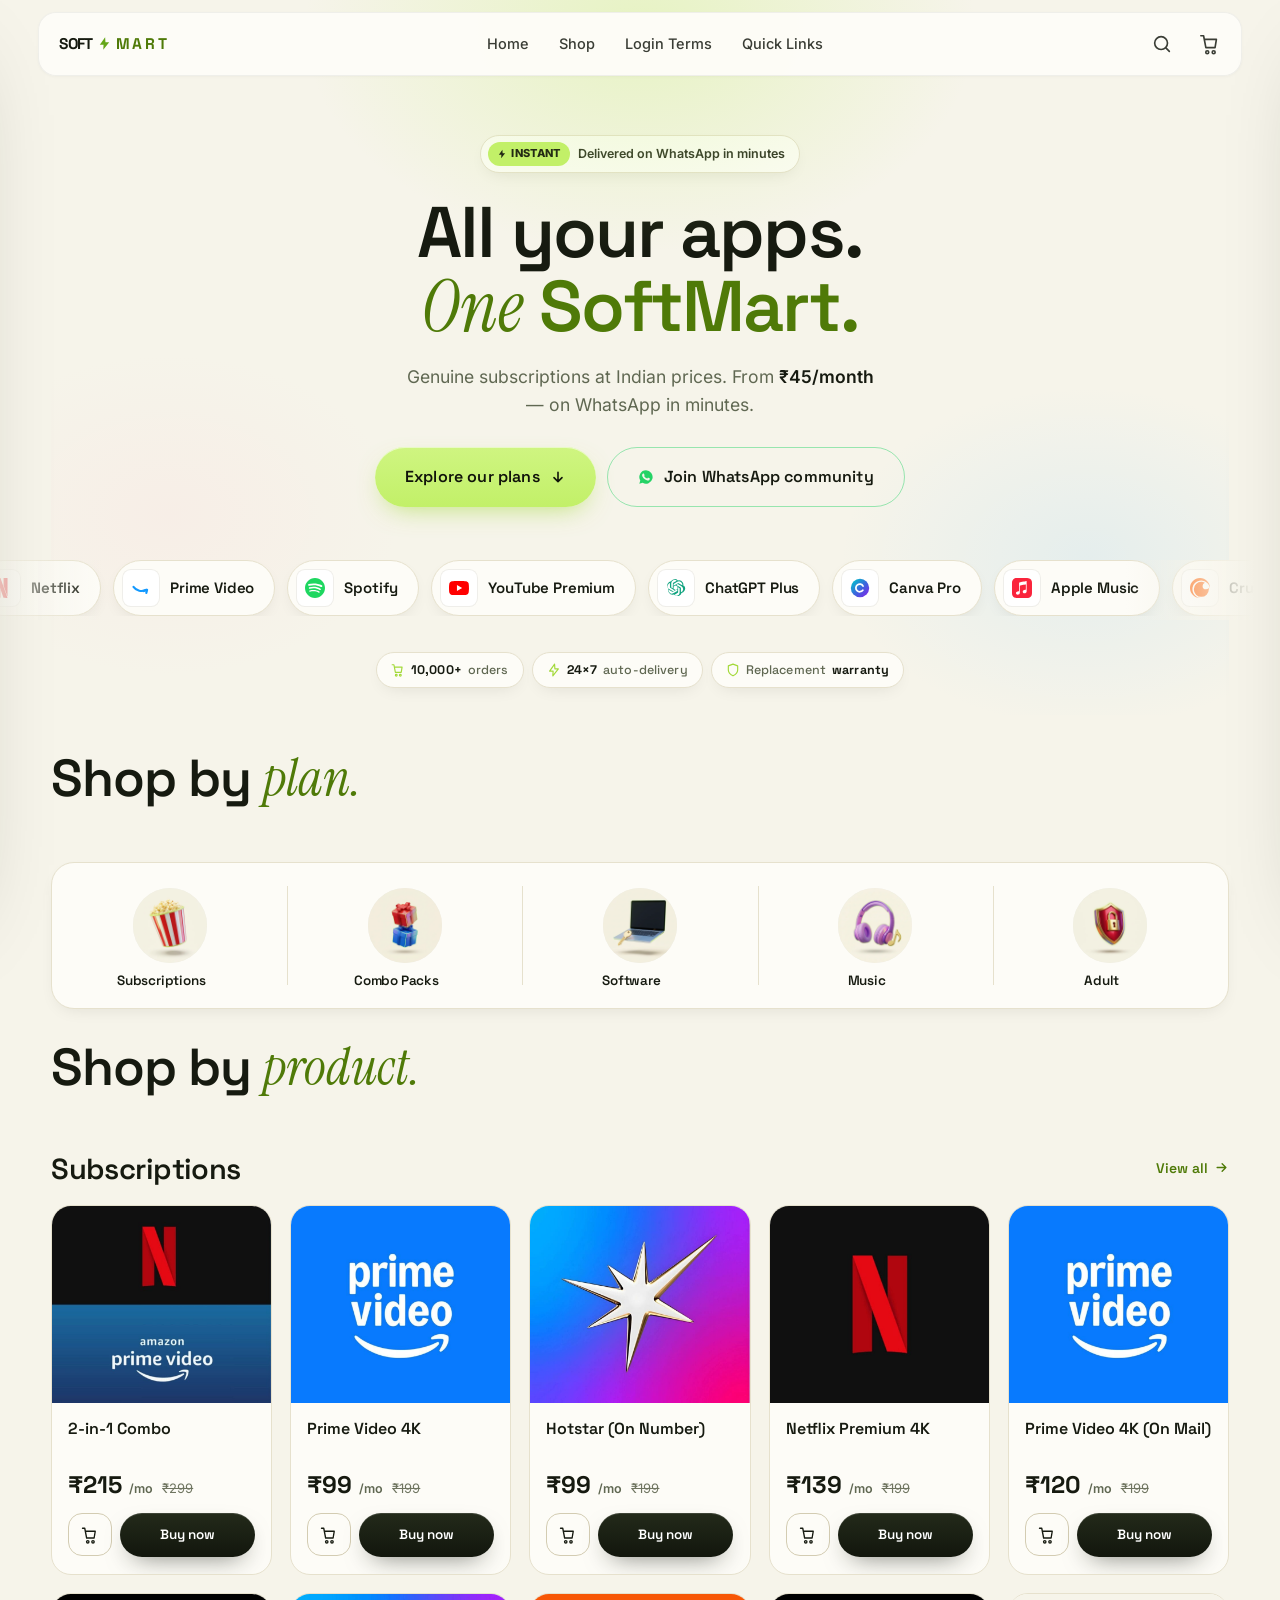
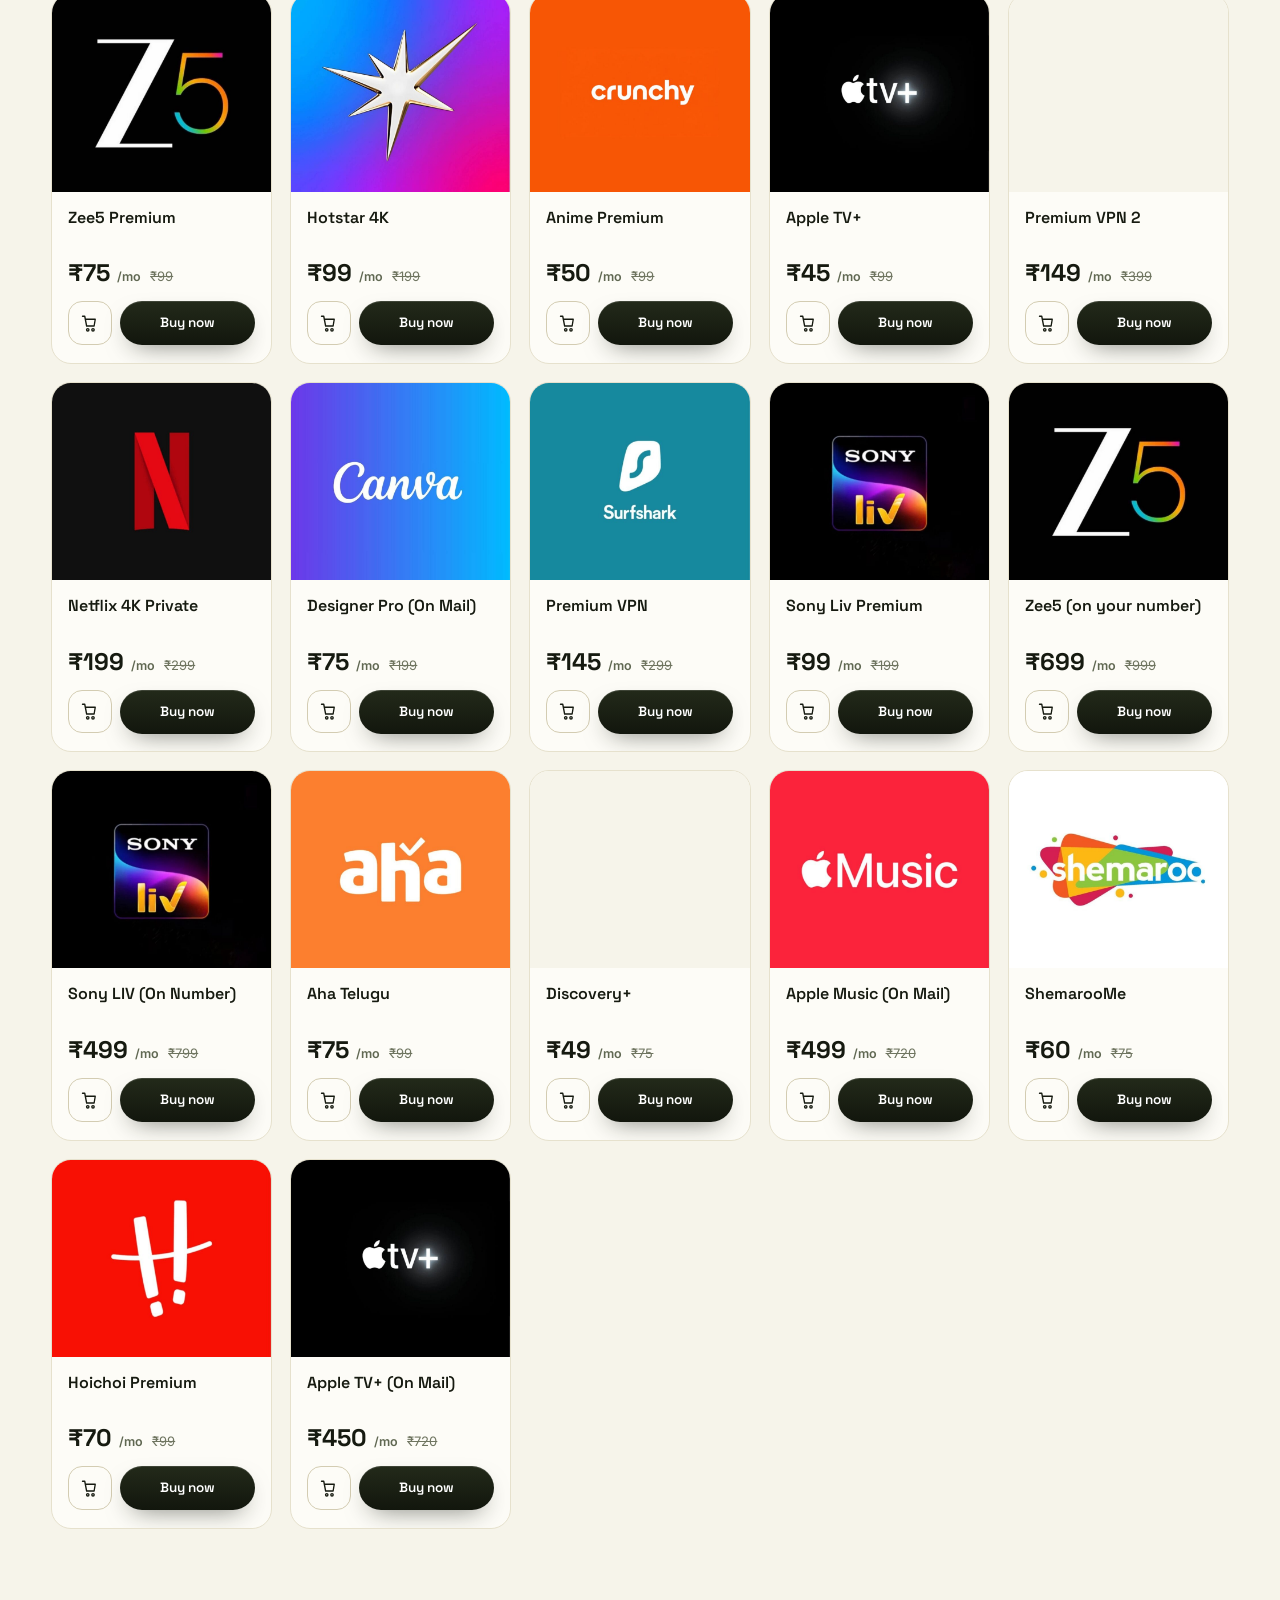
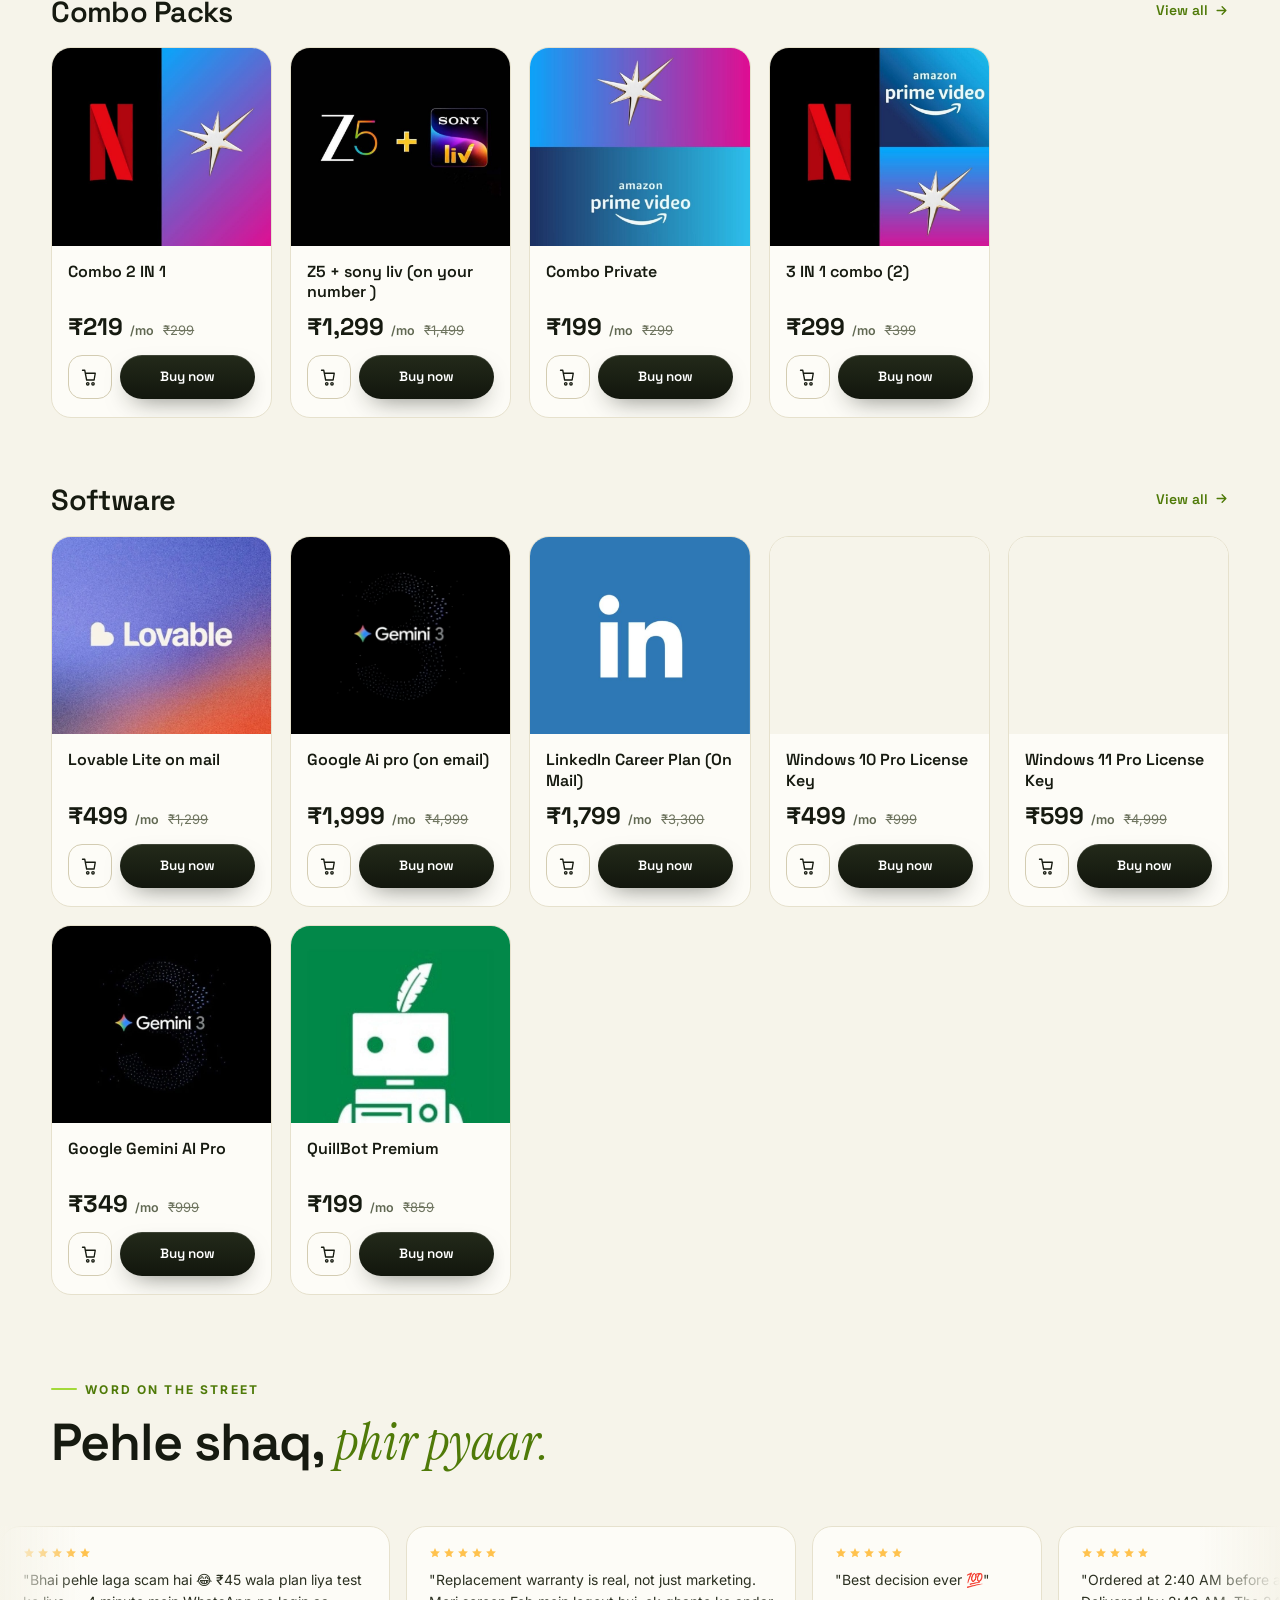
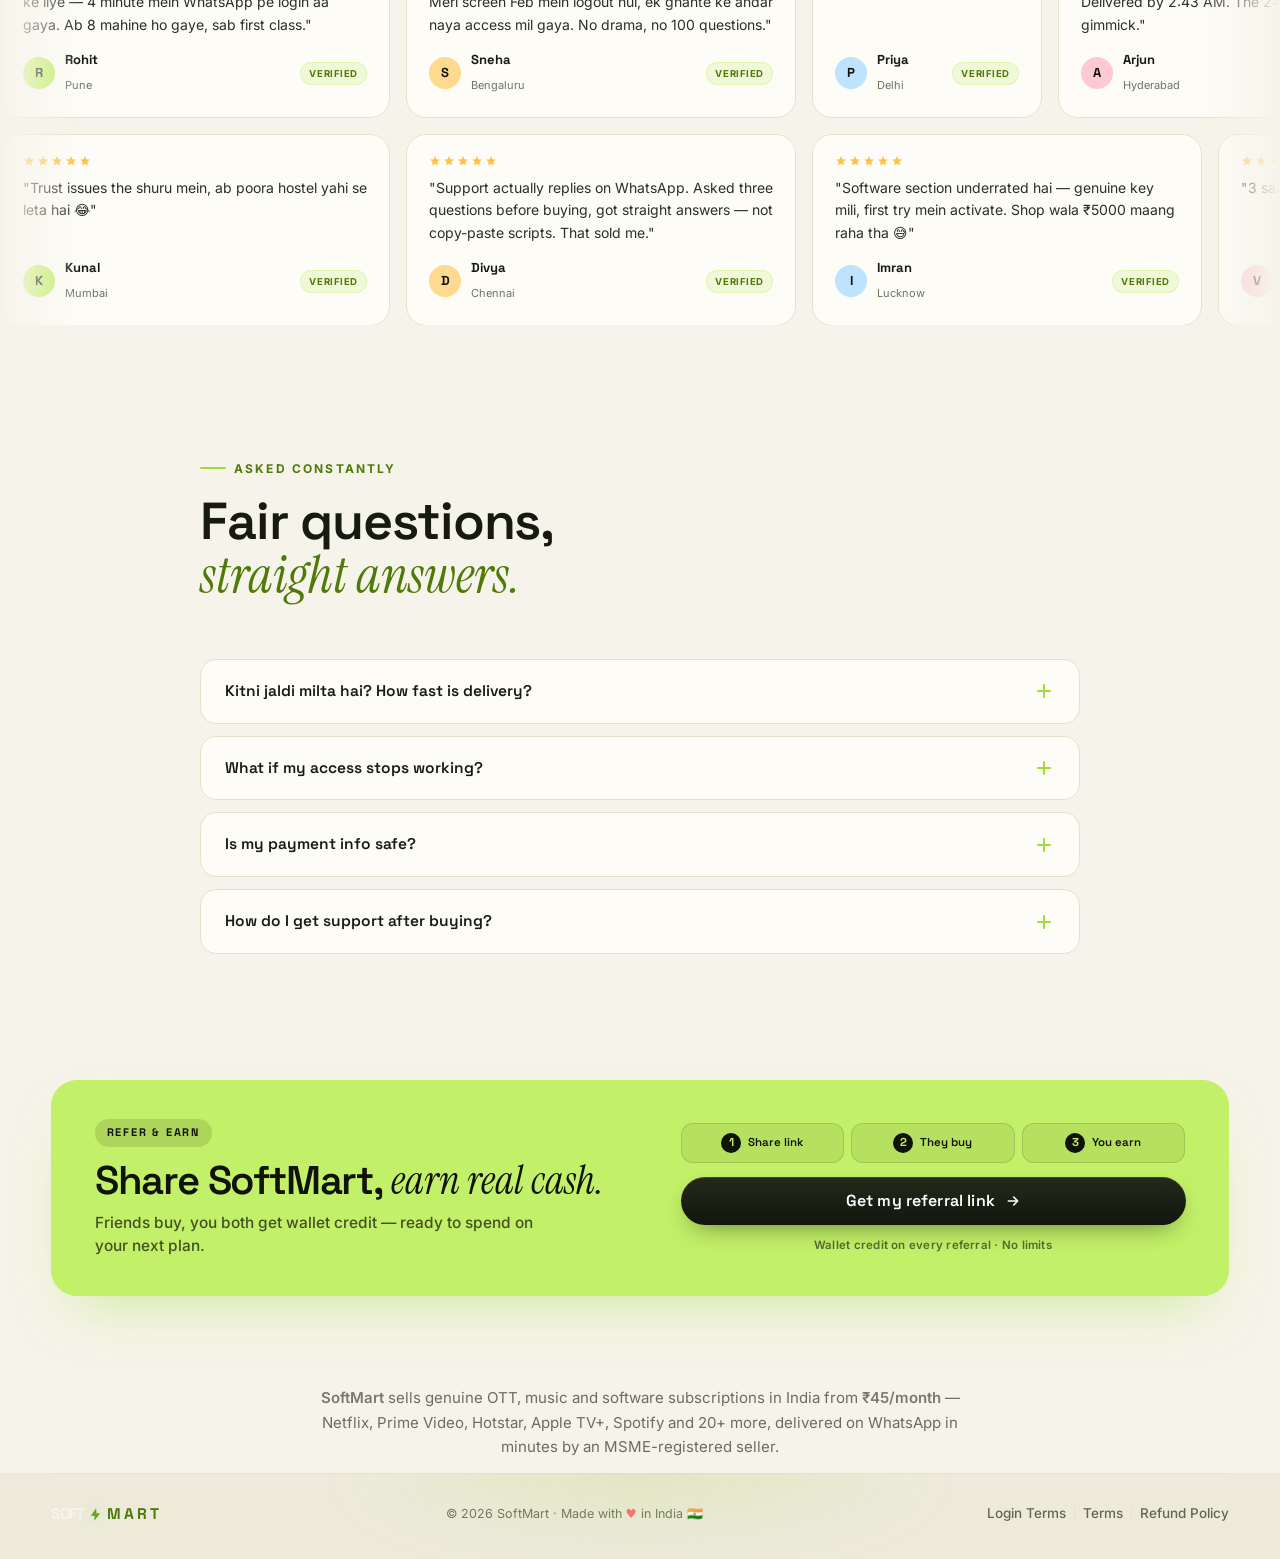
==== commit 560c62de: "Add files via upload" ====
--- a/index.html
+++ b/index.html
@@ -64,7 +64,7 @@
     display:flex !important; align-items:center !important; gap:10px !important;
 }
 .ww-delivery-icon { font-size:16px; flex-shrink:0; line-height:1; }
-.ww-delivery-text { flex:1 1 auto; }</style><meta name="google-site-verification" content="hYAUHUaJOC4uqVF-UvkWeXCtkLJ--RV2L9rYkmk-JE8"><title>Buy Cheap OTT Subscriptions India | MSME Registered</title><meta name="description" content="Buy cheap OTT subscriptions in India — Netflix, Prime Video, Hotstar, Apple TV+ and 20+ apps from ₹45. Instant WhatsApp delivery, MSME-registered seller."><meta name="robots" content="follow, index, max-snippet:-1, max-video-preview:-1, max-image-preview:large"><link rel="canonical" href=""><meta property="og:locale" content="en_US"><meta property="og:type" content="website"><meta property="og:title" content="Buy Cheap OTT Subscriptions India | MSME Registered"><meta property="og:description" content="Buy cheap OTT subscriptions in India — Netflix, Prime Video, Hotstar, Apple TV+ and 20+ apps from ₹45. Instant WhatsApp delivery, MSME-registered seller."><meta property="og:url" content=""><meta property="og:site_name" content="WeeWoo"><meta property="og:updated_time" content="2026-07-13T20:53:26+05:30"><meta property="og:image" content="images/weewoo-og-1200x630.png"><meta property="og:image:secure_url" content="images/weewoo-og-1200x630.png"><meta property="og:image:width" content="1200"><meta property="og:image:height" content="630"><meta property="og:image:alt" content="WeeWoo — cheap OTT, music and software subscriptions in India from ₹45"><meta property="og:image:type" content="image/png"><meta property="article:published_time" content="2023-04-20T11:41:51+05:30"><meta property="article:modified_time" content="2026-07-13T20:53:26+05:30"><meta name="twitter:card" content="summary_large_image"><meta name="twitter:title" content="Buy Cheap OTT Subscriptions India | MSME Registered"><meta name="twitter:description" content="Buy cheap OTT subscriptions in India — Netflix, Prime Video, Hotstar, Apple TV+ and 20+ apps from ₹45. Instant WhatsApp delivery, MSME-registered seller."><meta name="twitter:image" content="images/weewoo-og-1200x630.png"> <script type="application/ld+json" class="rank-math-schema-pro">{"@context":"https://schema.org","@graph":[{"@type":["Organization","OnlineStore"],"@id":"#organization","name":"WeeWoo","url":"","email":"support@weewoo.in","logo":{"@type":"ImageObject","@id":"#logo","url":"wp-content/uploads/2025/07/cropped-4.png","contentUrl":"wp-content/uploads/2025/07/cropped-4.png","caption":"WeeWoo","inLanguage":"en-US","width":"512","height":"512"},"description":"WeeWoo sells affordable shared OTT, music and software subscriptions in India \u2014 Netflix, Prime Video, JioHotstar, Spotify and 20+ more \u2014 delivered instantly on WhatsApp by an MSME registered seller.","legalName":"WeeWoo","image":{"@id":"#logo"},"telephone":"+1 3603601075","alternateName":["WeeWoo OTT","WeeWoo India","weewoo.in"],"sameAs":["https://www.instagram.com/buyweewoo/","https://www.trustpilot.com/review/weewoo.in","https://www.youtube.com/@xtarnetdev"],"slogan":"Premium subscriptions, affordable prices.","foundingDate":"2022-07","contactPoint":[{"@type":"ContactPoint","contactType":"customer support","telephone":"+1 3603601075","email":"support@weewoo.in","areaServed":"IN","availableLanguage":["English","Hindi"]}],"areaServed":{"@type":"Country","name":"India"},"currenciesAccepted":"INR","paymentAccepted":"UPI, Credit Card, Debit Card, Net Banking, Wallet","knowsAbout":["OTT subscriptions","Shared streaming subscriptions","Netflix subscription","Amazon Prime Video subscription","JioHotstar subscription","Spotify Premium","Software subscriptions"]},{"@type":"WebSite","@id":"#website","url":"","name":"WeeWoo","publisher":{"@id":"#organization"},"inLanguage":"en-US","potentialAction":{"@type":"SearchAction","target":"?s={search_term_string}","query-input":"required name=search_term_string"},"alternateName":["WeeWoo OTT","weewoo.in"]},{"@type":"ImageObject","@id":"wp-content/uploads/2026/06/weewoo-icon-dark-512.png","url":"wp-content/uploads/2026/06/weewoo-icon-dark-512.png","width":"512","height":"512","inLanguage":"en-US"},{"@type":"WebPage","@id":"#webpage","url":"","name":"Buy Cheap OTT Subscriptions India | MSME Registered","datePublished":"2023-04-20T11:41:51+05:30","dateModified":"2026-07-13T20:53:26+05:30","about":{"@id":"#organization"},"isPartOf":{"@id":"#website"},"primaryImageOfPage":{"@id":"wp-content/uploads/2026/06/weewoo-icon-dark-512.png"},"inLanguage":"en-US"}]}</script> <meta name="facebook-domain-verification" content="b1dqbkskw3jw8bzm9lgae2sk5renk2"><link rel="dns-prefetch" href="//fonts.googleapis.com"><link rel="alternate" type="application/rss+xml" title="WeeWoo » Feed" href="feed/"><link rel="alternate" type="application/rss+xml" title="WeeWoo » Comments Feed" href="comments/feed/"><style id="ww-cream-header">/* ═══ HOMEPAGE HEADER (vault plugin nav) ═══ */
+.ww-delivery-text { flex:1 1 auto; }</style><meta name="google-site-verification" content="hYAUHUaJOC4uqVF-UvkWeXCtkLJ--RV2L9rYkmk-JE8"><title>Buy Cheap OTT Subscriptions India | MSME Registered</title><meta name="description" content="Buy cheap OTT subscriptions in India — Netflix, Prime Video, Hotstar, Apple TV+ and 20+ apps from ₹45. Instant WhatsApp delivery, MSME-registered seller."><meta name="robots" content="follow, index, max-snippet:-1, max-video-preview:-1, max-image-preview:large"><link rel="canonical" href=""><meta property="og:locale" content="en_US"><meta property="og:type" content="website"><meta property="og:title" content="Buy Cheap OTT Subscriptions India | MSME Registered"><meta property="og:description" content="Buy cheap OTT subscriptions in India — Netflix, Prime Video, Hotstar, Apple TV+ and 20+ apps from ₹45. Instant WhatsApp delivery, MSME-registered seller."><meta property="og:url" content=""><meta property="og:site_name" content="WeeWoo"><meta property="og:updated_time" content="2026-07-13T20:53:26+05:30"><meta property="og:image" content="images/weewoo-og-1200x630.png"><meta property="og:image:secure_url" content="images/weewoo-og-1200x630.png"><meta property="og:image:width" content="1200"><meta property="og:image:height" content="630"><meta property="og:image:alt" content="WeeWoo — cheap OTT, music and software subscriptions in India from ₹45"><meta property="og:image:type" content="image/png"><meta property="article:published_time" content="2023-04-20T11:41:51+05:30"><meta property="article:modified_time" content="2026-07-13T20:53:26+05:30"><meta name="twitter:card" content="summary_large_image"><meta name="twitter:title" content="Buy Cheap OTT Subscriptions India | MSME Registered"><meta name="twitter:description" content="Buy cheap OTT subscriptions in India — Netflix, Prime Video, Hotstar, Apple TV+ and 20+ apps from ₹45. Instant WhatsApp delivery, MSME-registered seller."><meta name="twitter:image" content="images/weewoo-og-1200x630.png"> <script type="application/ld+json" class="rank-math-schema-pro">{"@context":"https://schema.org","@graph":[{"@type":["Organization","OnlineStore"],"@id":"#organization","name":"WeeWoo","url":"","email":"support@weewoo.in","logo":{"@type":"ImageObject","@id":"#logo","url":"wp-content/uploads/2025/07/cropped-4.png","contentUrl":"wp-content/uploads/2025/07/cropped-4.png","caption":"WeeWoo","inLanguage":"en-US","width":"512","height":"512"},"description":"WeeWoo sells affordable shared OTT, music and software subscriptions in India \u2014 Netflix, Prime Video, JioHotstar, Spotify and 20+ more \u2014 delivered instantly on WhatsApp by an MSME registered seller.","legalName":"WeeWoo","image":{"@id":"#logo"},"telephone":"+91 97430 68739","alternateName":["WeeWoo OTT","WeeWoo India","weewoo.in"],"sameAs":["https://www.instagram.com/buyweewoo/","https://www.trustpilot.com/review/weewoo.in","https://www.youtube.com/@ArisuSoull"],"slogan":"Premium subscriptions, affordable prices.","foundingDate":"2022-07","contactPoint":[{"@type":"ContactPoint","contactType":"customer support","telephone":"+91 97430 68739","email":"support@weewoo.in","areaServed":"IN","availableLanguage":["English","Hindi"]}],"areaServed":{"@type":"Country","name":"India"},"currenciesAccepted":"INR","paymentAccepted":"UPI, Credit Card, Debit Card, Net Banking, Wallet","knowsAbout":["OTT subscriptions","Shared streaming subscriptions","Netflix subscription","Amazon Prime Video subscription","JioHotstar subscription","Spotify Premium","Software subscriptions"]},{"@type":"WebSite","@id":"#website","url":"","name":"WeeWoo","publisher":{"@id":"#organization"},"inLanguage":"en-US","potentialAction":{"@type":"SearchAction","target":"?s={search_term_string}","query-input":"required name=search_term_string"},"alternateName":["WeeWoo OTT","weewoo.in"]},{"@type":"ImageObject","@id":"wp-content/uploads/2026/06/weewoo-icon-dark-512.png","url":"wp-content/uploads/2026/06/weewoo-icon-dark-512.png","width":"512","height":"512","inLanguage":"en-US"},{"@type":"WebPage","@id":"#webpage","url":"","name":"Buy Cheap OTT Subscriptions India | MSME Registered","datePublished":"2023-04-20T11:41:51+05:30","dateModified":"2026-07-13T20:53:26+05:30","about":{"@id":"#organization"},"isPartOf":{"@id":"#website"},"primaryImageOfPage":{"@id":"wp-content/uploads/2026/06/weewoo-icon-dark-512.png"},"inLanguage":"en-US"}]}</script> <meta name="facebook-domain-verification" content="b1dqbkskw3jw8bzm9lgae2sk5renk2"><link rel="dns-prefetch" href="//fonts.googleapis.com"><link rel="alternate" type="application/rss+xml" title="WeeWoo » Feed" href="feed/"><link rel="alternate" type="application/rss+xml" title="WeeWoo » Comments Feed" href="comments/feed/"><style id="ww-cream-header">/* ═══ HOMEPAGE HEADER (vault plugin nav) ═══ */
 .nav .nav-inner {
   background: rgba(253,252,247,.98) !important;
   border-color: rgba(22,26,16,.06) !important;
